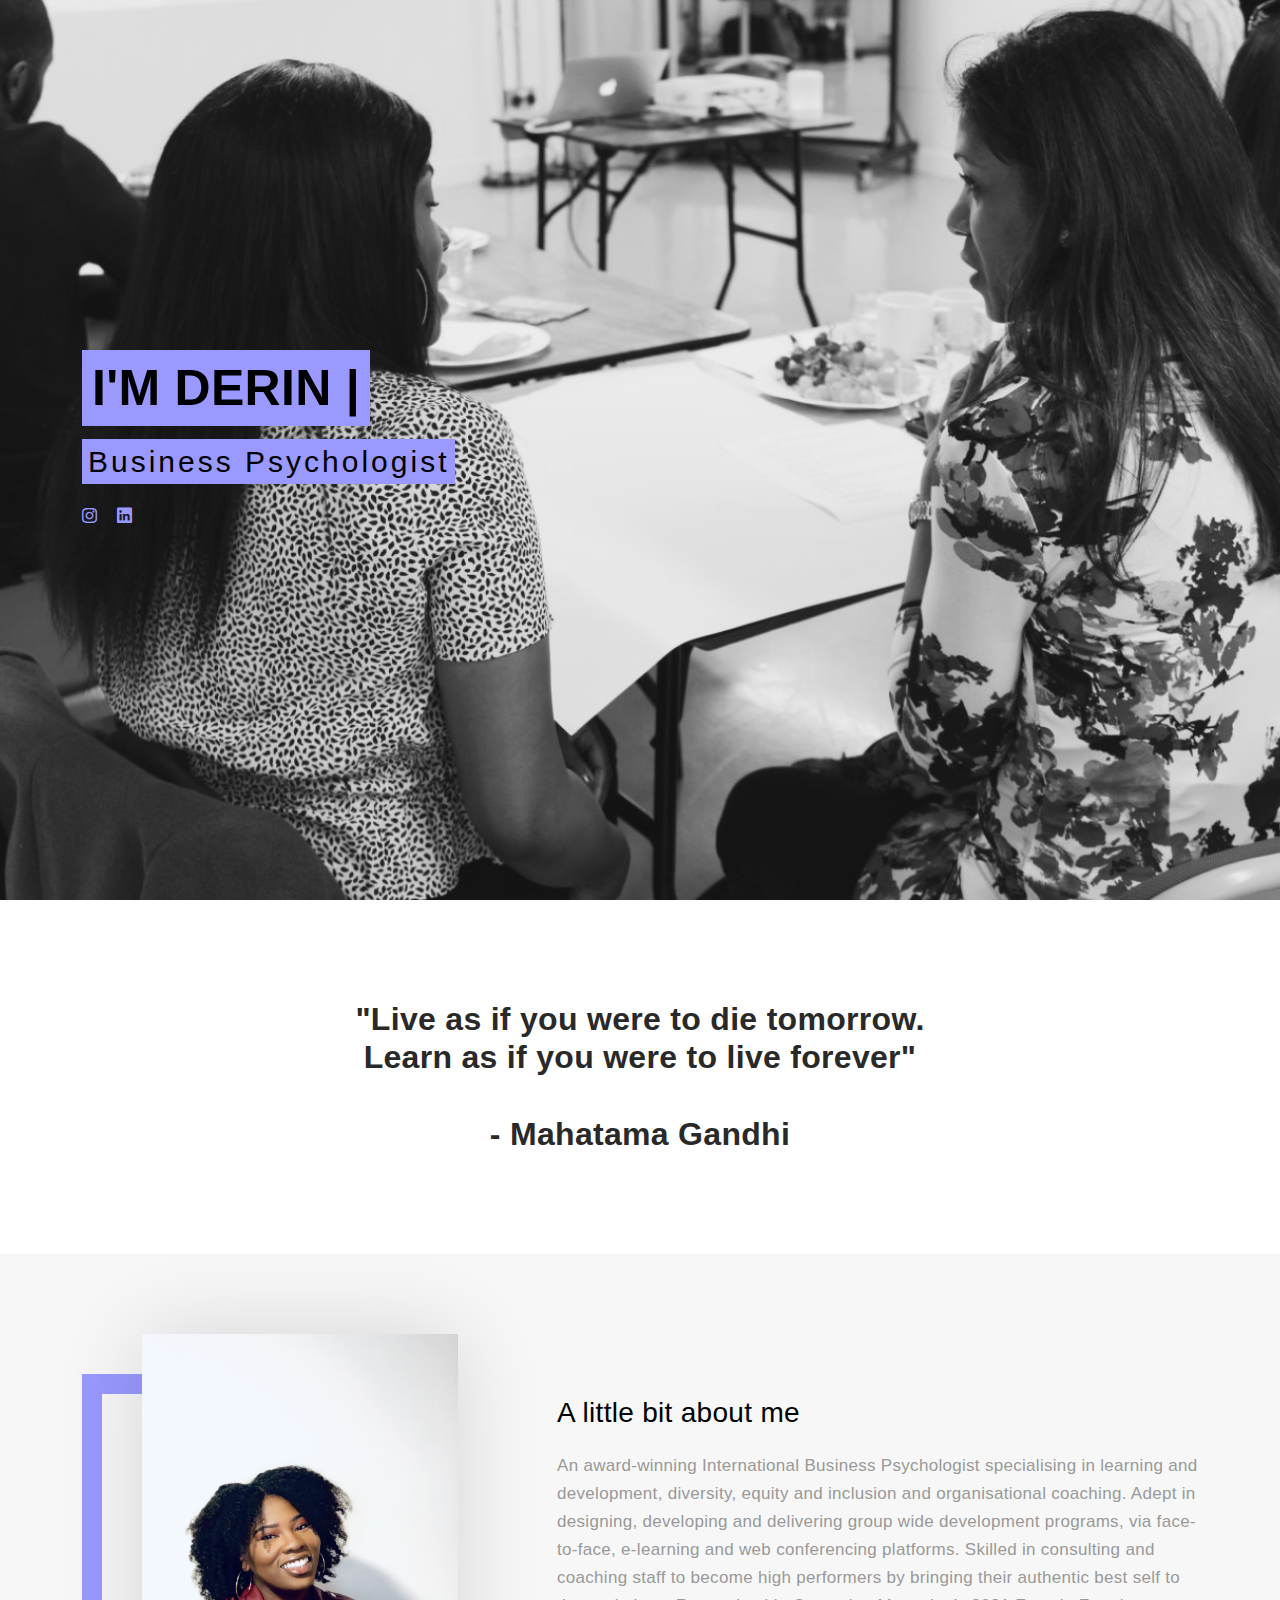
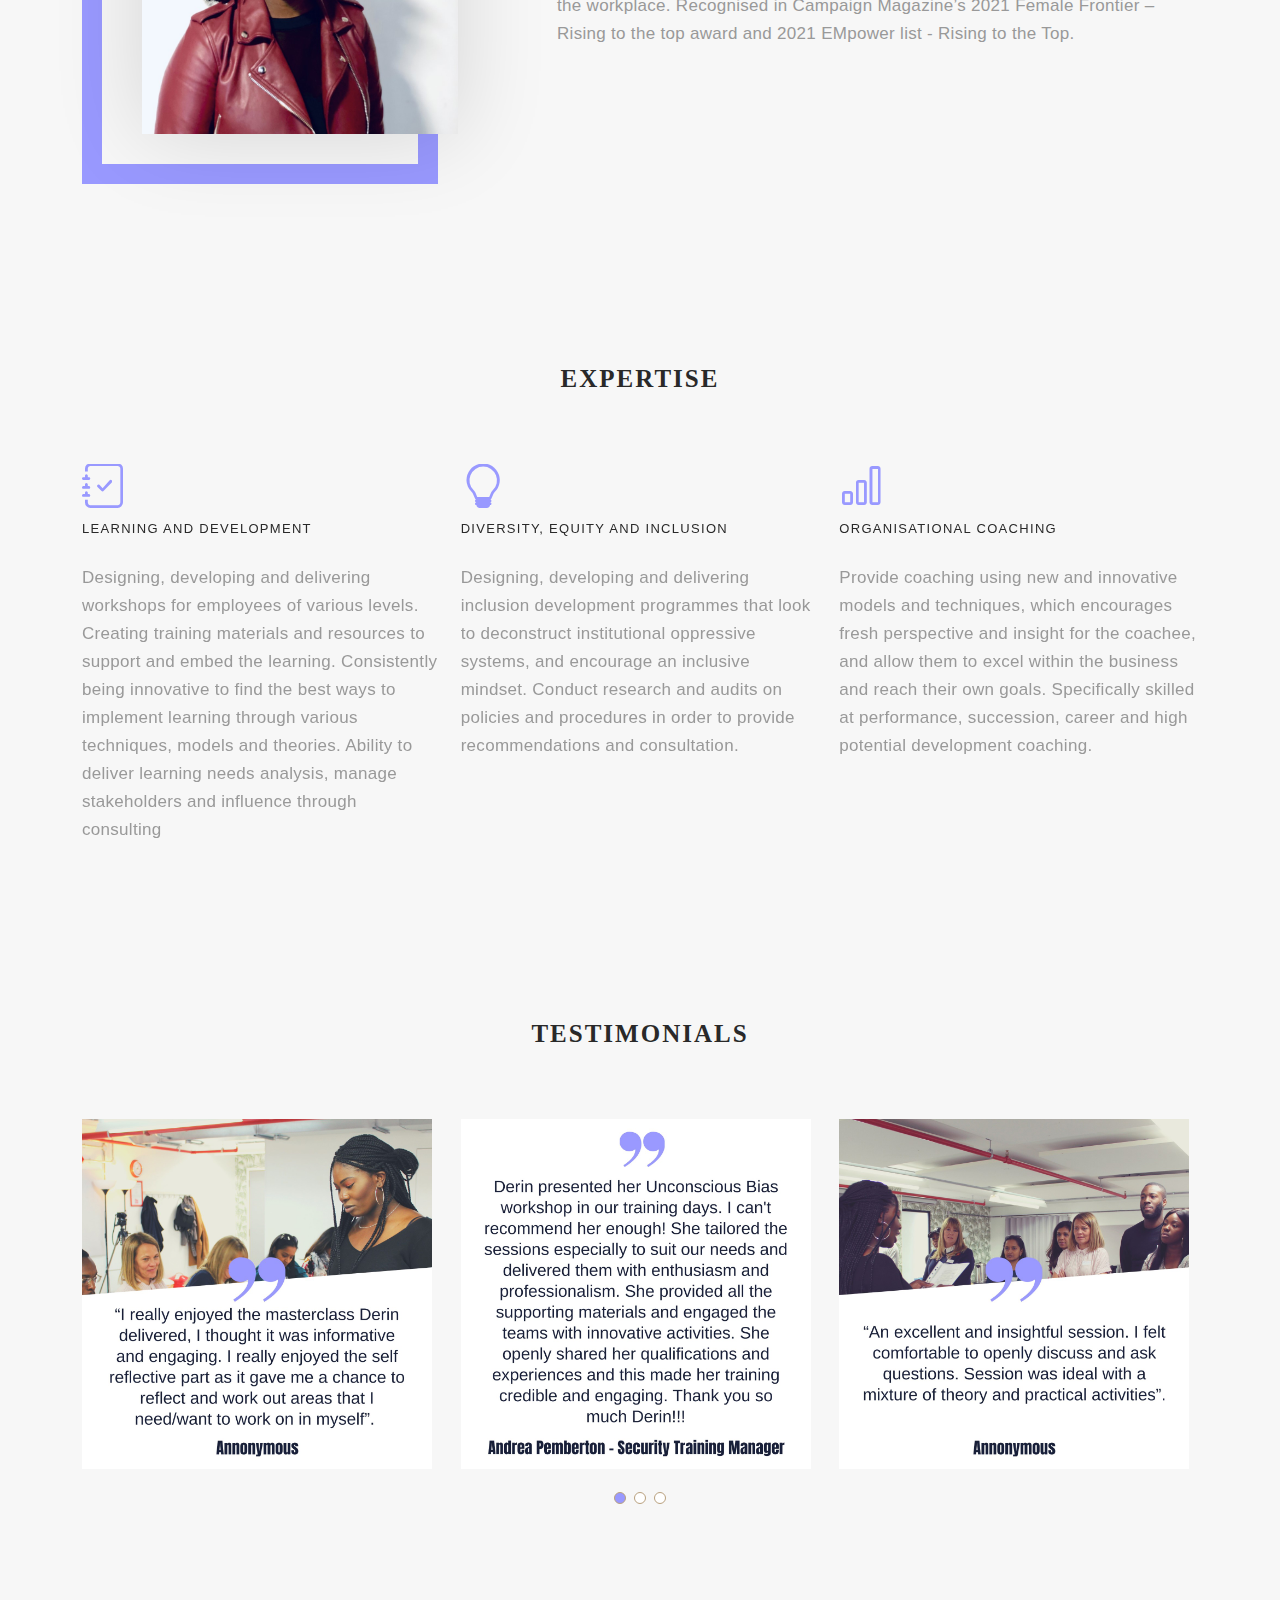
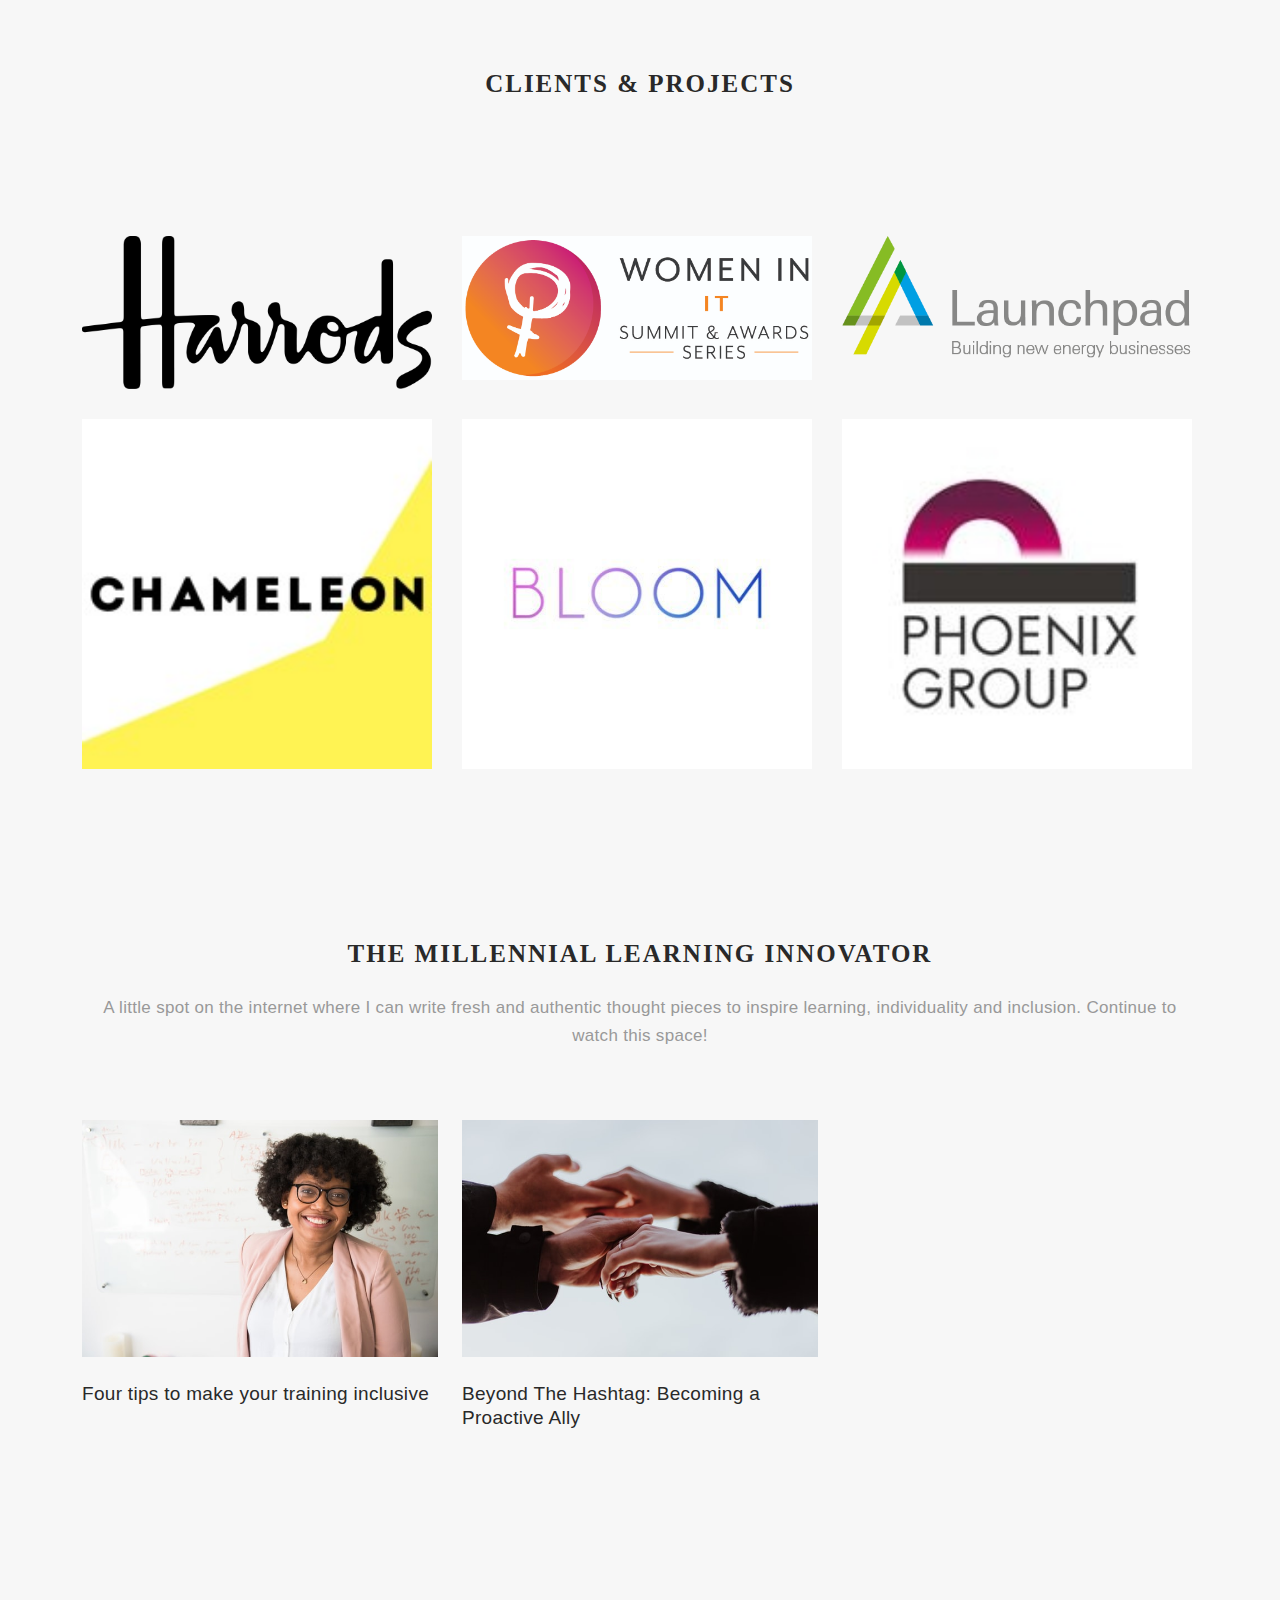
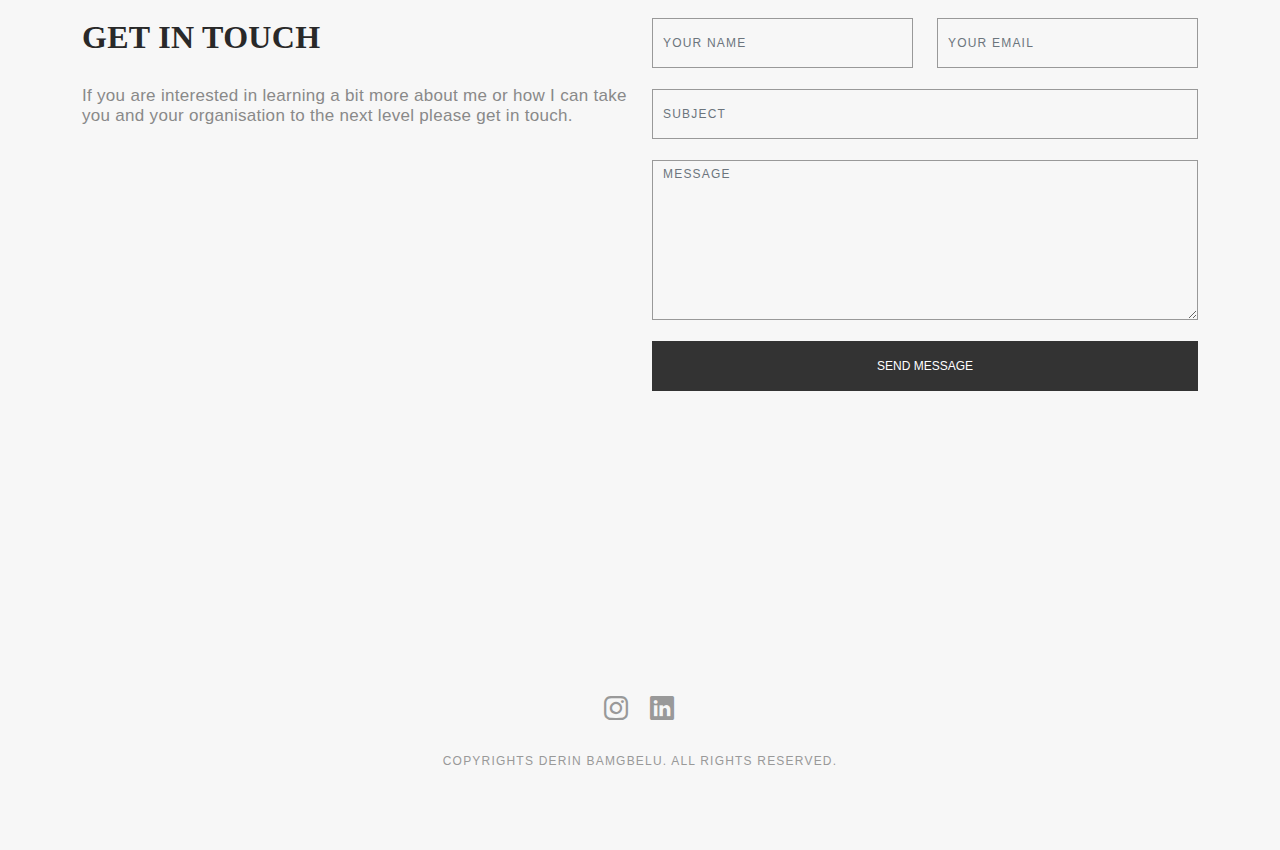
==== index.html @ 15942f18 "Initial Commit" ====
<!DOCTYPE html>
<html lang="en">

<head>
  <meta charset="utf-8">
  <meta content="width=device-width, initial-scale=1.0" name="viewport">

  <title>Home | Derin</title>
  <meta content="" name="description">
  <meta content="" name="keywords">

  <!-- Favicons -->
  <!--<link href="assets/img/favicon.png" rel="icon">-->
  <link href="assets/img/apple-touch-icon.png" rel="apple-touch-icon">

  <!-- Google Fonts -->
  <!-- <link href="https://fonts.googleapis.com/css?family=Poppins:300,300i,400,400i,500,500i,600,600i,700,700i|Playfair+Display:400,400i,500,500i,600,600i,700,700i,900,900i" rel="stylesheet"> -->

  <!-- Vendor CSS Files -->
  <link href="assets/vendor/bootstrap/css/bootstrap.min.css" rel="stylesheet">
  <link href="assets/vendor/bootstrap-icons/bootstrap-icons.css" rel="stylesheet">
  <link href="assets/vendor/boxicons/css/boxicons.min.css" rel="stylesheet">
  <link href="assets/vendor/glightbox/css/glightbox.min.css" rel="stylesheet">
  <link href="assets/vendor/swiper/swiper-bundle.min.css" rel="stylesheet">

  <!-- Template Main CSS File -->
  <link href="assets/css/style.css" rel="stylesheet">

  <!-- =======================================================
  * Template Name: Folio - v4.1.0
  * Template URL: https://bootstrapmade.com/folio-bootstrap-portfolio-template/
  * Author: BootstrapMade.com
  * License: https://bootstrapmade.com/license/
  ======================================================== -->
</head>

<body>

  <!-- ======= Header ======= -->
  <header id="header" class="fixed-top ">
    <div class="container d-flex align-items-center justify-content-between " style= "font-family: Arial, black;">

      <!--<a href="index.html" class="logo"><img src="assets/img/logo.png" alt="" class="img-fluid"></a>-->
      <!-- Uncomment below if you prefer to use an text logo -->
       <h1 class="logo"><a href="index.html ">Derin Bamgbelu</a></h1> 
       

      <nav id="navbar" class="navbar">
        <ul>
          <li><a class="nav-link scrollto active" href="#hero">Home</a></li>
          <li><a class="nav-link scrollto" href="#about">About</a></li>
           <!-- <li><a class="nav-link scrollto" href="#portfolio">Portfolio</a></li> -->
            <!--<li><a class="nav-link scrollto" href="#journal">Blog</a></li> -->
           <li><a href="#contact" class="smoothScroll">Contact</a></li>
          <!--<li class="dropdown"><a href="#"><span>Drop Down</span> <i class="bi bi-chevron-down"></i></a>
            <ul>
              <li><a href="#">Drop Down 1</a></li>
              <li class="dropdown"><a href="#"><span>Deep Drop Down</span> <i class="bi bi-chevron-right"></i></a>
                <ul>
                  <li><a href="#">Deep Drop Down 1</a></li>
                  <li><a href="#">Deep Drop Down 2</a></li>
                  <li><a href="#">Deep Drop Down 3</a></li>
                  <li><a href="#">Deep Drop Down 4</a></li>
                  <li><a href="#">Deep Drop Down 5</a></li>
                </ul>
              </li>
              <li><a href="#">Drop Down 2</a></li>
              <li><a href="#">Drop Down 3</a></li>
          <li><a href="#">Drop Down 4</a></li>
            </ul>  -->
            
          </li>
          
        </ul>
        <i class="bi bi-list mobile-nav-toggle"></i>
      </nav><!-- .navbar -->

    </div>
  </header><!-- End Header -->

  <!-- ======= Hero Section ======= -->
  <div id="hero" class="home">

    <div class="container">
      <div class="hero-content" >
        <h1><mark>I'm <span class="typed" data-typed-items="Derin Bamgbelu"></span></mark></h1>
        <p style="padding-top: 20px;"><mark>Business Psychologist</mark></p>

        <ul class="list-unstyled list-social">
          <li><a href="https://www.instagram.com/derinbam/?hl=en"target=" _blank"><i class="bi bi-instagram"></i></a></li>
          <li><a href="https://www.linkedin.com/in/derin-bamgbelu-bb587112b/" target="_blank"><i class="bi bi-linkedin"></i></a></li>
        </ul>
      </div>
    </div>
  </div><!-- End Hero -->

  <main id="main">
    <h2 class="quote">"Live as if you were to die tomorrow.<br/>
      Learn as if you were to live forever"<br/><br/>- Mahatama Gandhi</h2>

    <!-- ======= About Section ======= -->
   
    <div id="about" class="paddsection">
      <div class="container">
        <div class="row justify-content-between">
          <div class="col-lg-4 ">
            <div class="div-img-bg">
              <div class="about-img">
                <img src="assets/img/me.jpg" class="img-responsive" alt="me">
              </div>
            </div>
          </div>

          <div class="col-lg-7">
            <div class="about-descr">
              <p class="p-heading" style="color: black; font-family:'Arial';">A little bit about me</p>
              <p style="font-size: 17px;">An award-winning International Business Psychologist
                specialising in learning and development, diversity, equity and inclusion and organisational coaching. Adept in designing, developing and delivering group wide development programs, via face-to-face,
                 e-learning and web conferencing platforms. Skilled in consulting and coaching staff to become high performers by bringing their authentic best self to the workplace.
                  Recognised in Campaign Magazine’s 2021 Female Frontier – 
                  Rising to the top award and 2021 EMpower list - Rising to the Top.</p>
            </div>
          </div>
        </div>
      </div>
    </div><!-- End About Section -->


    <!-- ======= Services Section ======= -->
    
    <div id="services">
     
      <div class="container">
        <div id="journal" class="text-left paddsection">

          <div class="container">
            <div class="section-title text-center">
              <h2>Expertise</h2>
            </div>
          </div>
        <div class="services-slider swiper-container" data-aos="fade-up" data-aos-delay="100" >
          
          <div class="swiper-wrapper">
            <div class="swiper-slide">
             
              <div class="services-block">
                
                <i class="bi bi-journal-check"></i>
                <span>LEARNING AND DEVELOPMENT</span>
                <p style="font-size: 17px;">Designing, developing and delivering workshops for employees of various levels. Creating training materials and resources to support and embed the learning. Consistently being innovative to find the best ways to implement learning through various techniques, models and theories. Ability to deliver learning needs analysis, 
                  manage stakeholders and influence through consulting </p>
              </div>
            </div><!-- End testimonial item -->

            <div class="swiper-slide">
              <div class="services-block">
                <i class="bi bi-lightbulb"></i>
                <span>Diversity, Equity and Inclusion</span>
                <p style="font-size: 17px;">Designing, developing and delivering inclusion development programmes that look to deconstruct institutional oppressive systems, and encourage an inclusive mindset. Conduct research and audits on policies and procedures in order to provide recommendations and consultation. 
                </p>
              </div>
            </div><!-- End testimonial item -->

             <div class="swiper-slide">
              <div class="services-block">
                <i class="bi bi-bar-chart"></i>
                <span>Organisational Coaching</span>
                <p style="font-size: 17px;">Provide coaching using new and innovative models
                   and techniques, which encourages fresh perspective 
                   and insight for the coachee, and allow them to excel within the business and reach their own goals. Specifically skilled at performance, succession, career and high potential development coaching.  
                </p>
              </div>
            </div><!-- End testimonial item -->   
          </div>
          <div class="swiper-pagination2"></div>
        </div>
      </div>
    </div><!-- End Services Section -->

   
     <!-- Start Testimonial Section -->
    
    <div id="services">
     
      <div class="container">
        <div id="journal" class="text-left paddsection">

          <div class="container">
            <div class="section-title text-center">
              <h2>Testimonials</h2>
            </div>
          </div>
        <div class="services-slider swiper-container" data-aos="fade-up" data-aos-delay="100">
          <div class="swiper-wrapper">
            <div class="swiper-slide">
              <div class="services-block">
                <img src="assets/img/testimonial-1.jpg" width="350"  class="img-responsive" alt="img">
              </div>
            </div><!-- End testimonial item -->

            <div class="swiper-slide">
              <div class="services-block">
                <img src="assets/img/testimonial-2.jpg" width="350"  class="img-responsive" alt="img">
              </div>
            </div><!-- End testimonial item -->

             <div class="swiper-slide">
              <div class="services-block">
                <img src="assets/img/testimonial-3.jpg" width="350"  class="img-responsive" alt="img">
              </div>
            </div><!-- End testimonial item -->   
          </div>
          <div class="swiper-pagination"></div>
        </div>
      </div>
    </div>
    <!-- End Testimonial Section -->

      



    <!-- ======= Portfolio Section ======= -->
    <!--<div class="container"> 
      <div class="section-title text-center">
        <h2>Education & Qualifications</h2> 
    </div>
    
    <!-- CARD #1 -->
    <!--<div class="content-body"> -->
     <!-- <div class="card">
        <div class="card-header">
          <h4>University Of Hertfordshire
            <span><br/> BSc Psychology - 2:1 <br/>
              <br/>
              University Of Hertfordshire<br/>
              MSc Occupational Psychology</h4><br/>
              <h4 style="font-weight: normal;">Dissertation “Women in leadership: A case study of unconscious gender bias and
                barriers of implementing effective training.</h4>
              </span>
          </h4>
        </div>
        <div class="card-content" >
           <p style="font-family: arial,black;">L3 CIPD Learning and Development Practitioner Diploma (Distinction)<br/><br/>
            Certified Online Learning Facilitator accredited by the 
             Learning Performance Institute<br/><br/>
              Registered Test Qualification User (British Psychological Society): NEO PI 3<br/><br/>
              Associate CIPD member<br/><br/>
              Ride The Wave Coaching qualification</p> 
        </div>
      </div>-->
  

    
  
     

            
     
    
    <div id="portfolio" class="paddsection">

      <div class="container">
        <div class="section-title text-center">
          <h2>Clients & Projects</h2>
        </div>
      </div>

      <div class="container">

        <div class="row">
          <div class="col-lg-12 d-flex justify-content-center">
            <ul id="portfolio-flters">
              <li data-filter="*" class="filter-active"></li>
              <li data-filter=".filter-app"></li>
              <li data-filter=".filter-card"></li>
              <li data-filter=".filter-web"></li>
            </ul>
          </div>
        </div>

        <div class="row portfolio-container">

          <div class="col-lg-4 col-md-6 portfolio-item filter-app">
            <img src="assets/img/portfolio/portfolio-4.jpg"width="350" class="img-fluid" alt="">
            <div class="portfolio-info">
              <h4>App 1</h4>
              <p>App</p>
              <a href="assets/img/portfolio/portfolio-4.jpg"width="350" data-gallery="portfolioGallery" class="portfolio-lightbox preview-link" title="App 1"><i class="bx bx-plus"></i></a>
              <a href="portfolio-details.html" class="details-link" title="More Details"><i class="bx bx-link"></i></a>
            </div>
          </div>

          <div class="col-lg-4 col-md-6 portfolio-item filter-web">
            <img src="assets/img/portfolio/portfolio-2.jpg" width="350" class="img-fluid" alt="">
            <div class="portfolio-info">
              <h4>Web 3</h4>
              <p>Web</p>
              <a href="assets/img/portfolio/portfolio-2.jpg"width="350" data-gallery="portfolioGallery" class="portfolio-lightbox preview-link" title="Web 3"><i class="bx bx-plus"></i></a>
              <a href="portfolio-details.html" class="details-link" title="More Details"><i class="bx bx-link"></i></a>
            </div>
          </div>

          <div class="col-lg-4 col-md-6 portfolio-item filter-app">
            <img src="assets/img/portfolio/portfolio-5.jpg" width="350" class="img-fluid" alt="">
            <div class="portfolio-info">
              <h4>App 2</h4>
              <p>App</p>
              <a href="assets/img/portfolio/portfolio-5.jpg"width="350" data-gallery="portfolioGallery" class="portfolio-lightbox preview-link" title="App 2"><i class="bx bx-plus"></i></a>
              <a href="portfolio-details.html" class="details-link" title="More Details"><i class="bx bx-link"></i></a>
            </div>
          </div>

          <div class="col-lg-4 col-md-6 portfolio-item filter-card">
            <img src="assets/img/portfolio/portfolio-1.jpg"width="350" class="img-fluid" alt="">
            <div class="portfolio-info">
              <h4>Card 2</h4>
              <p>Card</p>
              <a href="assets/img/portfolio/portfolio-1.jpg"width="350" data-gallery="portfolioGallery" class="portfolio-lightbox preview-link" title="Card 2"><i class="bx bx-plus"></i></a>
              <a href="portfolio-details.html" class="details-link" title="More Details"><i class="bx bx-link"></i></a>
            </div>
          </div>

          <div class="col-lg-4 col-md-6 portfolio-item filter-web">
            <img src="assets/img/portfolio/portfolio-3.jpg"width="350" class="img-fluid" alt="">
            <div class="portfolio-info">
              <h4>Web 2</h4>
              <p>Web</p>
              <a href="assets/img/portfolio/portfolio-3.jpg"width="350" data-gallery="portfolioGallery" class="portfolio-lightbox preview-link" title="Web 2"><i class="bx bx-plus"></i></a>
              <a href="portfolio-details.html" class="details-link" title="More Details"><i class="bx bx-link"></i></a>
            </div>
          </div>

          <div class="col-lg-4 col-md-6 portfolio-item filter-app">
            <img src="assets/img/portfolio/portfolio-6.jpg" width="350"class="img-fluid" alt="">
            <div class="portfolio-info">
              <h4>App 3</h4>
              <p>App</p>
              <a href="assets/img/portfolio/portfolio-6.jpg"width="350" data-gallery="portfolioGallery" class="portfolio-lightbox preview-link" title="App 3"><i class="bx bx-plus"></i></a>
              <a href="portfolio-details.html" class="details-link" title="More Details"><i class="bx bx-link"></i></a>
            </div>
          </div>

        </div>

      </div>

    </div>
    <!-- End Portfolio Section -->
  
    <!-- ======= Journal Section ======= -->
    <div id="journal" class="text-left paddsection">

      <div class="container">
        <div class="section-title text-center">
          <h2>The Millennial Learning Innovator </h2>
          <p style="font-size: 17px;">A little spot on the internet where I can write fresh and authentic thought pieces to inspire learning, individuality and inclusion. Continue to watch this space! 
          </p>
        </div>
      </div>

      <div class="container">
        <div class="journal-block">
          <div class="row">

            <div class="col-lg-4 col-md-6">
              <div class="journal-info">

                <a href="https://www.linkedin.com/pulse/diversity-inclusion-training-delivery-four-tips-make-your-bamgbelu" target="_blank"><img src="assets/img/blog-post-1.jpg" width="640"  class="img-responsive" alt="img"></a>

                <div class="journal-txt">

                  <h4><a href="https://www.linkedin.com/pulse/diversity-inclusion-training-delivery-four-tips-make-your-bamgbelu/" target="_blank">Four tips to make your training inclusive</a></h4>
                  <p class="separator"></p>

                </div>

              </div>
            </div>

            <div class="col-lg-4 col-md-6">
              <div class="journal-info">

                <a href="https://www.linkedin.com/pulse/beyond-hashtag-becoming-proactive-ally-derin-bamgbelu/"target="_blank"><img src="assets/img/blog-post-2.jpg" width="640" class="img-responsive" alt="img"></a>

                <div class="journal-txt">

                  <h4><a href="https://www.linkedin.com/pulse/beyond-hashtag-becoming-proactive-ally-derin-bamgbelu/" target="_blank">Beyond The Hashtag: Becoming a Proactive Ally</a></h4>
                  <p class="separator">
                  </p>

                </div>

              </div>
            </div>

             <!--  <a href="blog-single.html"><img src="assets/img/blog-post-3.jpg" class="img-responsive" alt="img"></a>
            <div class="col-lg-4 col-md-6">
              <div class="journal-info">


                <div class="journal-txt">

                  <h4><a href="blog-single.html">NEW LIFE CIVILIZATIONS TO BOLDLY</a></h4>
                  <p class="separator">To an English person, it will seem like simplified English
                  </p>

                </div>

              </div>
            </div> --> 

          </div>
        </div>
      </div>

    </div><!-- End Journal Section -->

    <!-- ======= Contact Section ======= -->
    <div id="contact" class="paddsection">
      <div class="container">
        <div class="contact-block1">
          <div class="row">

            <div class="col-lg-6">
              <div class="contact-contact">
                <h2 class="mb-30">GET IN TOUCH</h2>

                <ul class="contact-details">
                  <li><span style="font-size: 17px;">If you are interested in learning a bit more about me or how I
                  can take you and your organisation to the next level please get in touch. </span></li>
                  <li><span></span></li>
                  <li><span></span></li>
                  <li><span></span></li>
                </ul>

              </div>
            </div>

            <div class="col-lg-6">
              <form action="forms/contact.php" method="post" role="form" class="php-email-form">
                <div class="row gy-3">

                  <div class="col-lg-6">
                    <div class="form-group contact-block1">
                      <input type="text" name="name" class="form-control" id="name" placeholder="Your Name" required>
                    </div>
                  </div>

                  <div class="col-lg-6">
                    <div class="form-group">
                      <input type="email" class="form-control" name="email" id="email" placeholder="Your Email" required>
                    </div>
                  </div>

                  <div class="col-lg-12">
                    <div class="form-group">
                      <input type="text" class="form-control" name="subject" id="subject" placeholder="Subject" required>
                    </div>
                  </div>

                  <div class="col-lg-12">
                    <div class="form-group">
                      <textarea class="form-control" name="message" placeholder="Message" required></textarea>
                    </div>
                  </div>

                  <div class="col-lg-12">
                    <div class="loading">Loading</div>
                    <div class="error-message"></div>
                    <div class="sent-message">Your message has been sent. Thank you!</div>
                  </div>

                  <div class="mt-0">
                    <input type="submit" class="btn btn-defeault btn-send" value="Send message">
                  </div>

                </div>
              </form>
            </div>
          </div>
        </div>
      </div>
    </div><!-- End Contact Section -->

  </main><!-- End #main -->

  <!-- ======= Footer ======= -->
  <div id="footer" class="text-center">
    <div class="container">
      <div class="socials-media text-center">

        <ul class="list-unstyled">
          <li><a href="https://www.instagram.com/derinbam/?hl=en"target=" _blank"><i class="bi bi-instagram"></i></a></li>
          <li><a href="https://www.linkedin.com/in/derin-bamgbelu-bb587112b/"target="_blank"><i class="bi bi-linkedin"></i></a></li>
        </ul>

      </div>

      <p>Copyrights Derin Bamgbelu. All rights reserved.</p>

      <div class="credits">
        <!--
        All the links in the footer should remain intact.
        You can delete the links only if you purchased the pro version.
        Licensing information: https://bootstrapmade.com/license/
        Purchase the pro version with working PHP/AJAX contact form: https://bootstrapmade.com/buy/?theme=Folio
      -->
      
      </div>

    </div>
  </div><!-- End Footer -->

  <a href="#" class="back-to-top d-flex align-items-center justify-content-center"><i class="bi bi-arrow-up-short;"></i></a>

  <!-- Vendor JS Files -->
  <script src="assets/vendor/bootstrap/js/bootstrap.bundle.min.js"></script>
  <script src="assets/vendor/glightbox/js/glightbox.min.js"></script>
  <script src="assets/vendor/isotope-layout/isotope.pkgd.min.js"></script>
  <script src="assets/vendor/php-email-form/validate.js"></script>
  <script src="assets/vendor/swiper/swiper-bundle.min.js"></script>
  <script src="assets/vendor/typed.js/typed.min.js"></script>

  <!-- Template Main JS File -->
  <script src="assets/js/main.js"></script>

</body>

</html>
---- assets/css/style.css ----
/**
* Template Name: Folio - v4.1.0
* Template URL: https://bootstrapmade.com/folio-bootstrap-portfolio-template/
* Author: BootstrapMade.com
* License: https://bootstrapmade.com/license/
*/

/*--------------------------------------------------------------
# General
--------------------------------------------------------------*/
body {
  background: #ffffff;
  color: #898989;
  font-family: arial ;
  font-size: 15px;
  font-weight: 300;
  line-height: 20px;
  letter-spacing: 0.02em;
  overflow-x: hidden;
  margin: 0 auto;
  padding: 0;
  box-sizing: border-box;
}

h1, h2, h3, h4, h5, h6 {
  margin: 0;
}

h2 {
  color: #292929;
  font-weight: 600;
  font-family: arial black;
}

h4 {
  color: #292929;
  font-size: 14px;
  font-weight: 600;
}

a {
  color: #292929;
  text-decoration: none !important;
  transition: all 0.5s ease-in-out 0s;
}

a:hover {
  transition: all 0.5s ease-in-out 0s;
}

p {
  margin: 25px 0;
  padding: 0;
  font-size: 15px;
  color: #999999;
  line-height: 28px;
}

::-moz-selection {
  background: #b8a07e;
  color: #fff;
}

::selection {
  background: #b8a07e;
  color: #fff;
}

.btn {
  background: #333;
  border: medium none;
  border-radius: 0;
  color: #fff;
  font-size: 12px;
  height: 50px;
  line-height: 50px;
  padding: 0 30px;
  text-transform: uppercase;
}

.btn:hover, .btn:focus {
  color: #fff;
}

.padDiv {
  padding: 30px 20px;
}

.section-title {
  margin-bottom: 70px;
}

.section-title h2 {
  font-size: 25px;
  letter-spacing: 2px;
  text-transform: uppercase;
}

.form-control {
  background-color: transparent;
  border: 1px solid #999;
  border-radius: 0;
  color: #999999;
  font-size: 12px;
  font-weight: 500;
  height: 50px;
  letter-spacing: 0.1em;
  padding-left: 10px;
  margin: 0 0 25px 0;
  line-height: 14px;
  text-transform: uppercase;
}

.form-control:focus {
  box-shadow: none;
  outline: 0 none;
}

.paddsection {
  padding-top: 90px;
  padding-bottom: 90px;
}

.paddsections {
  padding-top: 90px;
  padding-bottom: 90px !important;
}

.hvr-shutter-in-horizontal::before {
  background: #333;
}

.hvr-shutter-in-horizontal:hover {
  background: #b8a07e;
}

.mb-30 {
  margin-bottom: 30px;
}

.main-content {
  padding-top: 140px;
}

/*--------------------------------------------------------------
# Back to top button
--------------------------------------------------------------*/
.back-to-top {
  position: fixed;
  visibility: hidden;
  opacity: 0;
  right: 15px;
  bottom: 15px;
  z-index: 996;
  background: black;
  width: 40px;
  height: 40px;
  border-radius: 4px;
  transition: all 0.4s;
}

.back-to-top i {
  font-size: 28px;
  color: #fff;
  line-height: 0;
}

.back-to-top:hover {
  background: #9999FF;
  color:  #fff;
}

.back-to-top.active {
  visibility: visible;
  opacity: 1;
}

/*--------------------------------------------------------------
# Header
--------------------------------------------------------------*/
#header {
  transition: all 0.5s;
  z-index: 997;
  padding: 15px 0;
  background-color:#9999FF;
  top: -100%;
  box-shadow: 0px 2px 25px rgba(0, 0, 0, 0.08);
}

#header.header-scrolled, #header.header-inner-pages {
  top: 0;
}

#header .logo {
  font-size: 30px;
  margin: 0;
  padding: 0;
  line-height: 1;
  font-weight: 600;
  letter-spacing: 1px;
  font-family: "Playfair Display", sans-serif;
  font-style: normal;
}

#header .logo a {
  color: #fff;
}

#header .logo img {
  max-height: 40px;
}

@media (max-width: 992px) {
  #header {
    border: 0;
  }
}

/*--------------------------------------------------------------
# Navigation Menu
--------------------------------------------------------------*/
/**
* Desktop Navigation 
*/
.navbar {
  padding: 0;
}

.navbar ul {
  margin: 0;
  padding: 0;
  display: flex;
  list-style: none;
  align-items: center;
}

.navbar li {
  position: relative;
}

.navbar a {
  display: flex;
  align-items: center;
  justify-content: space-between;
  padding: 10px 0 10px 30px;
  font-family: "Poppins", sans-serif;
  font-size: 14px;
  font-weight: 500;
  color: #fff;
  white-space: nowrap;
  transition: 0.3s;
}

.navbar a i {
  font-size: 12px;
  line-height: 0;
  margin-left: 5px;
}

.navbar a:hover, .navbar .active, .navbar li:hover > a {
  color: #b8a07e;
}

.navbar .dropdown ul {
  display: block;
  position: absolute;
  left: 30px;
  top: calc(100% + 30px);
  margin: 0;
  padding: 10px 0;
  z-index: 99;
  opacity: 0;
  visibility: hidden;
  background: #fff;
  box-shadow: 0px 0px 30px rgba(127, 137, 161, 0.25);
  transition: 0.3s;
}

.navbar .dropdown ul li {
  min-width: 200px;
}

.navbar .dropdown ul a {
  padding: 10px 20px;
  font-weight: 400;
}

.navbar .dropdown ul a i {
  font-size: 12px;
}

.navbar .dropdown ul a:hover, .navbar .dropdown ul .active:hover, .navbar .dropdown ul li:hover > a {
  color: #b8a07e;
}

.navbar .dropdown:hover > ul {
  opacity: 1;
  top: 100%;
  visibility: visible;
}

.navbar .dropdown .dropdown ul {
  top: 0;
  left: calc(100% - 30px);
  visibility: hidden;
}

.navbar .dropdown .dropdown:hover > ul {
  opacity: 1;
  top: 0;
  left: 100%;
  visibility: visible;
}

@media (max-width: 1366px) {
  .navbar .dropdown .dropdown ul {
    left: -90%;
  }
  .navbar .dropdown .dropdown:hover > ul {
    left: -100%;
  }
}

/**
* Mobile Navigation 
*/
.mobile-nav-toggle {
  color: #4b4a4a;
  font-size: 28px;
  cursor: pointer;
  display: none;
  line-height: 0;
  transition: 0.5s;
}

.mobile-nav-toggle.bi-x {
  color: #fff;
}

@media (max-width: 991px) {
  .mobile-nav-toggle {
    display: block;
  }
  .navbar ul {
    display: none;
  }
}

.navbar-mobile {
  position: fixed;
  overflow: hidden;
  top: 0;
  right: 0;
  left: 0;
  bottom: 0;
  background: rgba(49, 49, 49, 0.9);
  transition: 0.3s;
}

.navbar-mobile .mobile-nav-toggle {
  position: absolute;
  top: 15px;
  right: 15px;
}

.navbar-mobile ul {
  display: block;
  position: absolute;
  top: 55px;
  right: 15px;
  bottom: 15px;
  left: 15px;
  padding: 10px 0;
  border-radius: 10px;
  background-color: #fff;
  overflow-y: auto;
  transition: 0.3s;
}

.navbar-mobile a {
  padding: 10px 20px;
  font-size: 15px;
  color: #4b4a4a;
}

.navbar-mobile a:hover, .navbar-mobile .active, .navbar-mobile li:hover > a {
  color: #b8a07e;
}

.navbar-mobile .getstarted {
  margin: 15px;
}

.navbar-mobile .dropdown ul {
  position: static;
  display: none;
  margin: 10px 20px;
  padding: 10px 0;
  z-index: 99;
  opacity: 1;
  visibility: visible;
  background: #fff;
  box-shadow: 0px 0px 30px rgba(127, 137, 161, 0.25);
}

.navbar-mobile .dropdown ul li {
  min-width: 200px;
}

.navbar-mobile .dropdown ul a {
  padding: 10px 20px;
}

.navbar-mobile .dropdown ul a i {
  font-size: 12px;
}

.navbar-mobile .dropdown ul a:hover, .navbar-mobile .dropdown ul .active:hover, .navbar-mobile .dropdown ul li:hover > a {
  color: #b8a07e;
}

.navbar-mobile .dropdown > .dropdown-active {
  display: block;
}

/*--------------------------------------------------------------
# Hero
--------------------------------------------------------------*/
#hero {
  background: url("../img/home-bg.jpg") repeat scroll center center/cover;
  height: 100vh;
  width: 100%;
}

#hero .hero-content {
  height: 100vh;
  text-align: left;
  width: 100%;
  display: flex;
  justify-content: center;
  flex-direction: column;
}

.hero-content h1 {
  font-size: 50px;
  font-weight: 700;
  margin-bottom: 10px;
  text-transform: uppercase;
  color: #fff;
}

.hero-content p {
  font-size: 30px;
  letter-spacing: 3px;
  margin-top: 0;
  margin-bottom: 30px;
  text-transform: capitalize;
  color: #fff;
  font-weight: 500;
}

.hero-content .list-social li {
  float: left;
  margin-right: 20px;
}

.hero-content .list-social li i {
  color: #9999FF;   /*#fff*/
  font-size: 15px;
}

/*--------------------------------------------------------------
# Breadcrumbs
--------------------------------------------------------------*/
.breadcrumbs {
  padding: 120px 0 0 0;
  background-color: white;
  min-height: 40px;
}

@media (max-width: 992px) {
  .breadcrumbs {
    padding-top: 100px;
  }
}

.breadcrumbs h2 {
  font-size: 24px;
  font-weight: 300;
  margin: 0;
}

@media (max-width: 992px) {
  .breadcrumbs h2 {
    margin: 0 0 10px 0;
  }
}

.breadcrumbs ol {
  display: flex;
  flex-wrap: wrap;
  list-style: none;
  padding: 0;
  margin: 0;
  font-size: 14px;
}

.breadcrumbs ol li + li {
  padding-left: 10px;
}

.breadcrumbs ol li + li::before {
  display: inline-block;
  padding-right: 10px;
  color: #6c757d;
  content: "/";
}

@media (max-width: 768px) {
  .breadcrumbs .d-flex {
    display: block !important;
  }
  .breadcrumbs ol {
    display: block;
  }
  .breadcrumbs ol li {
    display: inline-block;
  }
}

/*--------------------------------------------------------------
# Quote
--------------------------------------------------------------*/
 .quote {
  font-family:Arial;
  text-align: center;
  padding-top: 100px;
  padding-bottom: 100px;
 }

 
/*--------------------------------------------------------------
# Quote
--------------------------------------------------------------*/
 mark {
  background-color:  #9999FF;
  color: black;
}
/*-----------------------------------------------------------------------------------*/
/*  About
/*-----------------------------------------------------------------------------------*/
#about {
  width: 100%;
  height: auto;
  background: #f7f7f7;
  padding-top: 120px;
}

#about .div-img-bg {
  padding-bottom: 30px;
  border: 20px solid #9999FF;
}

#about .div-img-bg .about-img img {
  width: 100%;
  box-shadow: 0px 0px 85px 0px rgba(0, 0, 0, 0.14);
  margin-top: -60px;
  margin-left: 40px;
  height: 400px;
  -o-object-fit: cover;
  object-fit: cover;
}

#about .about-descr .p-heading {
  font-family: 'arial', black;
  font-size: 28px;
  text-align: left;
}

#about .about-descr .separator {
  max-width: 80%;
  margin-bottom: 0;
  text-align: left;
}

/*--------------------------------------------------------------
# Services
--------------------------------------------------------------*/
#services {
  background: #f7f7f7;
  position: relative;
  padding-bottom: 80px;
}

.services-block span {
  margin: 10px 0;
  position: relative;
  font-size: 13px;
  color: #292929;
  letter-spacing: 0.1em;
  font-weight: 500;
  text-transform: uppercase;
  display: block;
}

.services-block .separator {
  margin: 0;
  font-size: 13px;
  line-height: 22px;
}

.services-block i {
  font-size: 44px;
  color: #9999FF;
  line-height: 44px;
}

.services-slider .swiper-pagination {
  margin-top: 30px;
  position: relative;
}

.services-slider .swiper-pagination .swiper-pagination-bullet {
  width: 12px;
  height: 12px;
  background-color: #fff;
  opacity: 1;
  border: 1px solid #b8a07e;
}

.services-slider .swiper-pagination .swiper-pagination-bullet-active {
  background-color:#9999FF;
}

/*--------------------------------------------------------------
# Portfolio
--------------------------------------------------------------*/
#portfolio {
  position: relative;
  padding-bottom: 50px;
}

#portfolio #portfolio-flters {
  padding: 0;
  margin: 0 auto 35px auto;
  list-style: none;
  text-align: center;
  border-radius: 50px;
  padding: 2px 15px;
}

#portfolio #portfolio-flters li {
  cursor: pointer;
  display: inline-block;
  padding: 10px 15px 8px 15px;
  font-size: 14px;
  font-weight: 600;
  line-height: 1;
  text-transform: uppercase;
  color: #999999;
  margin-bottom: 5px;
  transition: all 0.3s ease-in-out;
}

#portfolio #portfolio-flters li:hover, #portfolio #portfolio-flters li.filter-active {
  color: #b8a07e;
}

#portfolio #portfolio-flters li:last-child {
  margin-right: 0;
}

#portfolio .portfolio-item {
  margin-bottom: 30px;
}

#portfolio .portfolio-item .portfolio-info {
  opacity: 0;
  position: absolute;
  left: 30px;
  right: 30px;
  bottom: 0;
  z-index: 3;
  transition: all ease-in-out 0.3s;
  background: rgba(255, 255, 255, 0.9);
  padding: 15px;
}

#portfolio .portfolio-item .portfolio-info h4 {
  font-size: 18px;
  color: #666;
  font-weight: 600;
  margin-bottom: 10px;
}

#portfolio .portfolio-item .portfolio-info p {
  color: #999;
  font-size: 14px;
  margin: 0;
  padding: 0;
}

#portfolio .portfolio-item .portfolio-info .preview-link, #portfolio .portfolio-item .portfolio-info .details-link {
  position: absolute;
  right: 40px;
  font-size: 24px;
  top: calc(50% - 18px);
  color: #b8a07e;
}

#portfolio .portfolio-item .portfolio-info .preview-link:hover, #portfolio .portfolio-item .portfolio-info .details-link:hover {
  color: #cab89f;
}

#portfolio .portfolio-item .portfolio-info .details-link {
  right: 10px;
}

#portfolio .portfolio-item:hover .portfolio-info {
  opacity: 1;
  bottom: 20px;
}

/*--------------------------------------------------------------
# Portfolio Details
--------------------------------------------------------------*/
.portfolio-details {
  padding-top: 40px;
}

.portfolio-details .portfolio-details-slider img {
  width: 100%;
}

.portfolio-details .portfolio-details-slider .swiper-pagination {
  margin-top: 20px;
  position: relative;
}

.portfolio-details .portfolio-details-slider .swiper-pagination .swiper-pagination-bullet {
  width: 12px;
  height: 12px;
  background-color: #fff;
  opacity: 1;
  border: 1px solid #b8a07e;
}

.portfolio-details .portfolio-details-slider .swiper-pagination .swiper-pagination-bullet-active {
  background-color: #b8a07e;
}

.portfolio-details .portfolio-info {
  padding: 30px;
  box-shadow: 0px 0 30px rgba(75, 74, 74, 0.08);
}

.portfolio-details .portfolio-info h3 {
  font-size: 22px;
  font-weight: 700;
  margin-bottom: 20px;
  padding-bottom: 20px;
  border-bottom: 1px solid #eee;
}

.portfolio-details .portfolio-info ul {
  list-style: none;
  padding: 0;
  font-size: 15px;
}

.portfolio-details .portfolio-info ul li + li {
  margin-top: 10px;
}

.portfolio-details .portfolio-description {
  padding-top: 30px;
}

.portfolio-details .portfolio-description h2 {
  font-size: 26px;
  font-weight: 700;
  margin-bottom: 20px;
}

.portfolio-details .portfolio-description p {
  padding: 0;
}

/*--------------------------------------------------------------
# Resume
--------------------------------------------------------------*/


/*--------------------------------------------------------------
# Journal
--------------------------------------------------------------*/
#journal, #journal-blog {
  height: auto;
  width: 100%;
  background: #f7f7f7;
  padding-bottom: 60px;
  position: relative;
}

#journal-blog {
  background: #fff;
  padding-bottom: 30px;
}

#journal .journal-block {
  display: inline-block;
  height: auto;
  width: 100%;
}

#journal .journal-block .journal-info {
  position: relative;
}

.journal-block .journal-info img {
  max-width: 100%;
}

.journal-block .journal-info .journal-txt {
  padding: 25px 0px;
  position: relative;
}

.journal-block .journal-info .journal-txt h4 a {
  display: block;
  font-size: 19px;
  line-height: 24px;
  margin: 0 0 13px 0;
  font-weight: 500;
  color: #292929;
  transition: all 0.5s ease-in-out 0s;
}

.journal-block .journal-info .journal-txt h4 a:hover {
  color: #b8a07e;
  transition: all 0.5s ease-in-out 0s;
}

.journal-block .journal-info .journal-txt p {
  margin: 0;
  font-size: 17px;
  line-height: 24px;
}

/*--------------------------------------------------------------
# Journal
--------------------------------------------------------------*/
#contact {
  height: auto;
  width: 100%;
}

.contact-details {
  list-style: none;
  margin: 0;
  padding: 0;
}

.contact-details li {
  padding-bottom: 10px;
}

#contact input, #contact textarea {
  width: 100%;
  margin-bottom: 5px;
}

#contact textarea {
  min-height: 160px;
}

.php-email-form .error-message {
  display: none;
  color: #fff;
  background: #ed3c0d;
  text-align: left;
  padding: 15px;
  margin-bottom: 15px;
  font-weight: 600;
}

.php-email-form .error-message br + br {
  margin-top: 25px;
}

.php-email-form .sent-message {
  display: none;
  color: #fff;
  background: #18d26e;
  text-align: center;
  padding: 15px;
  font-weight: 600;
  margin-bottom: 15px;
}

.php-email-form .loading {
  display: none;
  background: #fff;
  text-align: center;
  padding: 15px;
  margin-bottom: 15px;
}

.php-email-form .loading:before {
  content: "";
  display: inline-block;
  border-radius: 50%;
  width: 24px;
  height: 24px;
  margin: 0 10px -6px 0;
  border: 3px solid #18d26e;
  border-top-color: #eee;
  -webkit-animation: animate-loading 1s linear infinite;
  animation: animate-loading 1s linear infinite;
}

@-webkit-keyframes animate-loading {
  0% {
    transform: rotate(0deg);
  }
  100% {
    transform: rotate(360deg);
  }
}

@keyframes animate-loading {
  0% {
    transform: rotate(0deg);
  }
  100% {
    transform: rotate(360deg);
  }
}

/*--------------------------------------------------------------
# Blog
--------------------------------------------------------------*/
/*  Navbar fixd page */
.subpage-nav {
  display: block !important;
}

/*-----------------------------------------------------------------------------------*/
/*  /* Single page */
/*-----------------------------------------------------------------------------------*/
#journal-blog {
  padding-top: 140px;
}

/* main content */
.main-content {
  background: #f7f7f7;
}

.main-content .container-main {
  display: inline-block;
  width: 100%;
}

.main-content .container-main .block-main {
  margin-bottom: 30px;
  overflow: hidden;
}

.container-main .block-main .content-main {
  background: #fff none repeat scroll 0 0;
  display: inline-block;
  width: 100%;
}

.journal-txt h4 a {
  display: block;
  font-size: 19px;
  line-height: 24px;
  margin: 0 0 13px 0;
  font-weight: 500;
  color: #292929;
  transition: all 0.5s ease-in-out 0s;
}

.journal-txt h4 a:hover {
  color: #b8a07e;
  transition: all 0.5s ease-in-out 0s;
}

.post-meta ul li {
  font-size: 17px;
  font-weight: normal;
  margin-left: 8px;
  margin-right: 8px;
  text-transform: capitalize;
  display: inline-block;
  float: none;
}

.content-main .post-meta a {
  color: #a2a2a2;
  margin-left: 5px;
}

/* Commonts */
.comments {
  background: #fff;
}

.entry-comments h6 {
  margin-right: 10px;
  font-size: 13px;
  letter-spacing: 0.1em;
  font-weight: 500;
}

.entry-comments-item {
  margin-top: 40px;
  padding-bottom: 40px;
  border-bottom: 1px solid #f2f2f2;
}

.entry-comments-avatar {
  position: absolute;
  display: block;
  border-radius: 50%;
  width: 60px;
  height: 60px;
}

.entry-comments-body {
  padding-left: 86px;
}

.entry-comments-author {
  margin-right: 10px;
  font-size: 13px;
  color: #292929;
  letter-spacing: 0.1em;
  font-weight: 500;
}

.rep {
  font-size: 13px;
  color: #292929;
  letter-spacing: 0.1em;
  font-weight: 500;
  text-transform: capitalize;
}

.entry-comments span a {
  font-size: 13px;
  color: #999;
}

.entry-comments-reply {
  padding-left: 10%;
}

/* Commonts form */
.cmt {
  background: #fff;
}

blockquote {
  padding: 40px;
  background-color: #f2f2f2;
  margin: 30px 0;
  border: none;
  border-left: 4px solid #b8a07e;
}

/*--------------------------------------------------------------
# Footer
--------------------------------------------------------------*/
#footer {
  background: #f7f7f7;
  padding-top: 50px;
  padding-bottom: 50px;
}

#footer .socials-media {
  width: 100%;
}

#footer .socials-media ul {
  display: inline-block;
  float: none;
  margin: 0 0 20px 0;
}

#footer .socials-media ul li {
  float: left;
  margin-left: 10px;
  margin-right: 10px;
}

#footer .socials-media ul li a {
  font-size: 24px;
  color: #999;
  letter-spacing: 0.1em;
  font-weight: 500;
  background: transparent;
  text-transform: uppercase;
  transition: all 0.5s ease-in-out 0s;
}

#footer .socials-media ul li a:hover {
  color: #b8a07e;
  transition: all 0.5s ease-in-out 0s;
}

#footer p {
  font-size: 12px;
  letter-spacing: 0.1em;
  font-weight: 500;
  margin-top: 0;
  text-transform: uppercase;
}

.credits {
  font-size: 13px;
}

/** Width between 1200x to 0
 *  ~~~~~~~~~~~~~~~~~~~~~~~~~~~~~~~~~~~~
 */
/** Width between 992px to 1199px
 *  ~~~~~~~~~~~~~~~~~~~~~~~~~~~~~~~~~~~~
 */
/** Width between 768px to 991px
 *  ~~~~~~~~~~~~~~~~~~~~~~~~~~~~~~~~~~~~
 */
@media (min-width: 768px) and (max-width: 991px) {
  /* Navbar */
  nav {
    padding: 10px 15px;
  }
  .nav-menu {
    margin-top: 40px;
    display: none;
    float: none;
    width: 100%;
  }
  .nav-menu li {
    float: none;
    width: 100%;
    text-align: center;
    border-top: 1px solid #f7f7f7;
    line-height: 45px;
    margin-left: 0;
    padding-top: 10px;
    padding-bottom: 10px;
  }
  .responsive {
    float: right;
    padding-top: 15px;
    display: block;
  }
  /* About */
  .head-info .header-content .cmaster h1 {
    font-size: 32px;
  }
  #about .div-img-bg {
    padding: 0;
  }
  #about .div-img-bg .about-img img {
    margin-top: 0%;
    margin-left: calc(0% - 0px);
  }
  #about .about-descr .p-heading {
    font-size: 20px;
  }
  #about .about-descr .separator {
    max-width: 100%;
    margin-bottom: 0;
  }
  /* portfolio */
  #portfolio .portfolio-list .nav li {
    float: none;
    margin: 20px;
    display: inline-block;
  }
  /* journal */
  #journal .journal-block .journal-info {
    margin-bottom: 30px;
  }
  /* Contact */
  .contact-contact {
    margin-bottom: 30px;
  }
  /* Footer */
  #footer .socials-media ul li {
    margin-right: 0;
    margin-left: 0;
    float: none;
    display: inline-block;
  }
}

/** Width between 767px to 0
 *  ~~~~~~~~~~~~~~~~~~~~~~~~~~~~~~~~~~~~
 */
@media (max-width: 767px) {
  /* Navbar */
  nav {
    padding: 20px 15px;
  }
  .nav-menu {
    margin-top: 40px;
    display: none;
    float: none;
    width: 100%;
  }
  .nav-menu li {
    float: none;
    width: 100%;
    text-align: center;
    border-top: 1px solid #f7f7f7;
    line-height: 45px;
    margin-left: 0;
    padding-top: 10px;
    padding-bottom: 10px;
  }
  .responsive {
    float: right;
    padding-top: 15px;
    display: block;
  }
  /* About */
  .head-info .header-content h1 {
    font-size: 32px;
  }
  #about .div-img-bg {
    padding: 0;
  }
  #about .div-img-bg .about-img img {
    margin-top: 0%;
    margin-left: calc(0% - 0px);
  }
  #about .about-descr .p-heading {
    font-size: 20px;
  }
  #about .about-descr .separator {
    max-width: 100%;
    margin-bottom: 0;
  }
  /* portfolio */
  #portfolio .portfolio-list .nav li {
    float: none;
    margin: 20px;
    display: inline-block;
  }
  /* journal */
  #journal .journal-block .journal-info {
    margin-bottom: 30px;
  }
  /* Contact */
  .contact-contact {
    margin-bottom: 30px;
  }
  /* Footer */
  #footer .socials-media ul li {
    margin-right: 0;
    margin-left: 0;
    float: none;
    display: inline-block;
  }
}

/** Width between 600px to 0
 *  ~~~~~~~~~~~~~~~~~~~~~~~~~~~~~~~~~~~~
 */
@media (max-width: 600px) {
  /* Navbar */
  nav {
    padding: 20px 15px;
  }
  .nav-menu {
    margin-top: 40px;
    display: none;
    float: none;
    width: 100%;
  }
  .nav-menu li {
    float: none;
    width: 100%;
    text-align: center;
    border-top: 1px solid #f7f7f7;
    line-height: 45px;
    margin-left: 0;
    padding-top: 10px;
    padding-bottom: 10px;
  }
  .responsive {
    float: right;
    padding-top: 15px;
    display: block;
  }
  /* About */
  .head-info .header-content h1 {
    font-size: 32px;
  }
  #about .div-img-bg {
    padding: 0;
  }
  #about .div-img-bg .about-img img {
    margin-top: 0%;
    margin-left: calc(0% - 0px);
  }
  #about .about-descr .p-heading {
    font-size: 20px;
  }
  #about .about-descr .separator {
    max-width: 100%;
    margin-bottom: 0;
  }
  /* portfolio */
  #portfolio .portfolio-list .nav li {
    float: none;
    margin: 10px;
    display: inline-block;
  }
  /* journal */
  #journal .journal-block .journal-info {
    margin-bottom: 30px;
  }
  /* Contact */
  .contact-contact {
    margin-bottom: 30px;
  }
  /* Footer */
  #footer .socials-media ul li {
    margin-right: 0;
    margin-left: 0;
    float: none;
    display: inline-block;
  }
}

/** Width between 480px to 0
 *  ~~~~~~~~~~~~~~~~~~~~~~~~~~~~~~~~~~~~
 */
@media (max-width: 480px) {
  /* Navbar */
  nav {
    padding: 20px 15px;
  }
  .nav-menu {
    margin-top: 40px;
    display: none;
    float: none;
    width: 100%;
  }
  .nav-menu li {
    float: none;
    width: 100%;
    text-align: center;
    border-top: 1px solid #f7f7f7;
    line-height: 45px;
    margin-left: 0;
    padding-top: 10px;
    padding-bottom: 10px;
  }
  .responsive {
    float: right;
    padding-top: 15px;
    display: block;
  }
  /* About */
  .head-info .header-content h1 {
    font-size: 32px;
  }
  #about .div-img-bg {
    padding: 0;
  }
  #about .div-img-bg .about-img img {
    margin-top: 0%;
    margin-left: calc(0% - 0px);
  }
  #about .about-descr .p-heading {
    font-size: 20px;
  }
  #about .about-descr .separator {
    max-width: 100%;
    margin-bottom: 0;
  }
  /* portfolio */
  #portfolio .portfolio-list .nav li {
    float: none;
    margin: 20px;
  }
  /* journal */
  #journal .journal-block .journal-info {
    margin-bottom: 30px;
  }
  /* Contact */
  .contact-contact {
    margin-bottom: 30px;
  }
  /* Footer */
  #footer .socials-media ul li {
    margin-right: 0;
    margin-left: 0;
    float: none;
    display: inline-block;
  }
}

/** Width between 320px to 0
 *  ~~~~~~~~~~~~~~~~~~~~~~~~~~~~~~~~~~~~
 */
@media (max-width: 320px) {
  /* Navbar */
  nav {
    padding: 20px 15px;
  }
  .nav-menu {
    margin-top: 40px;
    display: none;
    float: none;
    width: 100%;
  }
  .nav-menu li {
    float: none;
    width: 100%;
    text-align: center;
    border-top: 1px solid #f7f7f7;
    line-height: 45px;
    margin-left: 0;
    padding-top: 10px;
    padding-bottom: 10px;
  }
  .responsive {
    float: right;
    padding-top: 15px;
    display: block;
  }
  /* About */
  .head-info .header-content h1 {
    font-size: 32px;
  }
  #about .div-img-bg {
    padding: 0;
  }
  #about .div-img-bg .about-img img {
    margin-top: 0%;
    margin-left: calc(0% - 0px);
  }
  #about .about-descr .p-heading {
    font-size: 20px;
  }
  #about .about-descr .separator {
    max-width: 100%;
    margin-bottom: 0;
  }
  /* portfolio */
  #portfolio .portfolio-list .nav li {
    float: none;
    margin: 20px;
  }
  /* journal */
  #journal .journal-block .journal-info {
    margin-bottom: 30px;
  }
  /* Contact */
  .contact-contact {
    margin-bottom: 30px;
  }
  /* Footer */
  #footer .socials-media ul li {
    margin-right: 0;
    margin-left: 0;
    float: none;
    display: inline-block;
  }
  /* Single page */
  .entry-comments-body span {
    display: inline-block;
    margin-right: 0;
  }
}
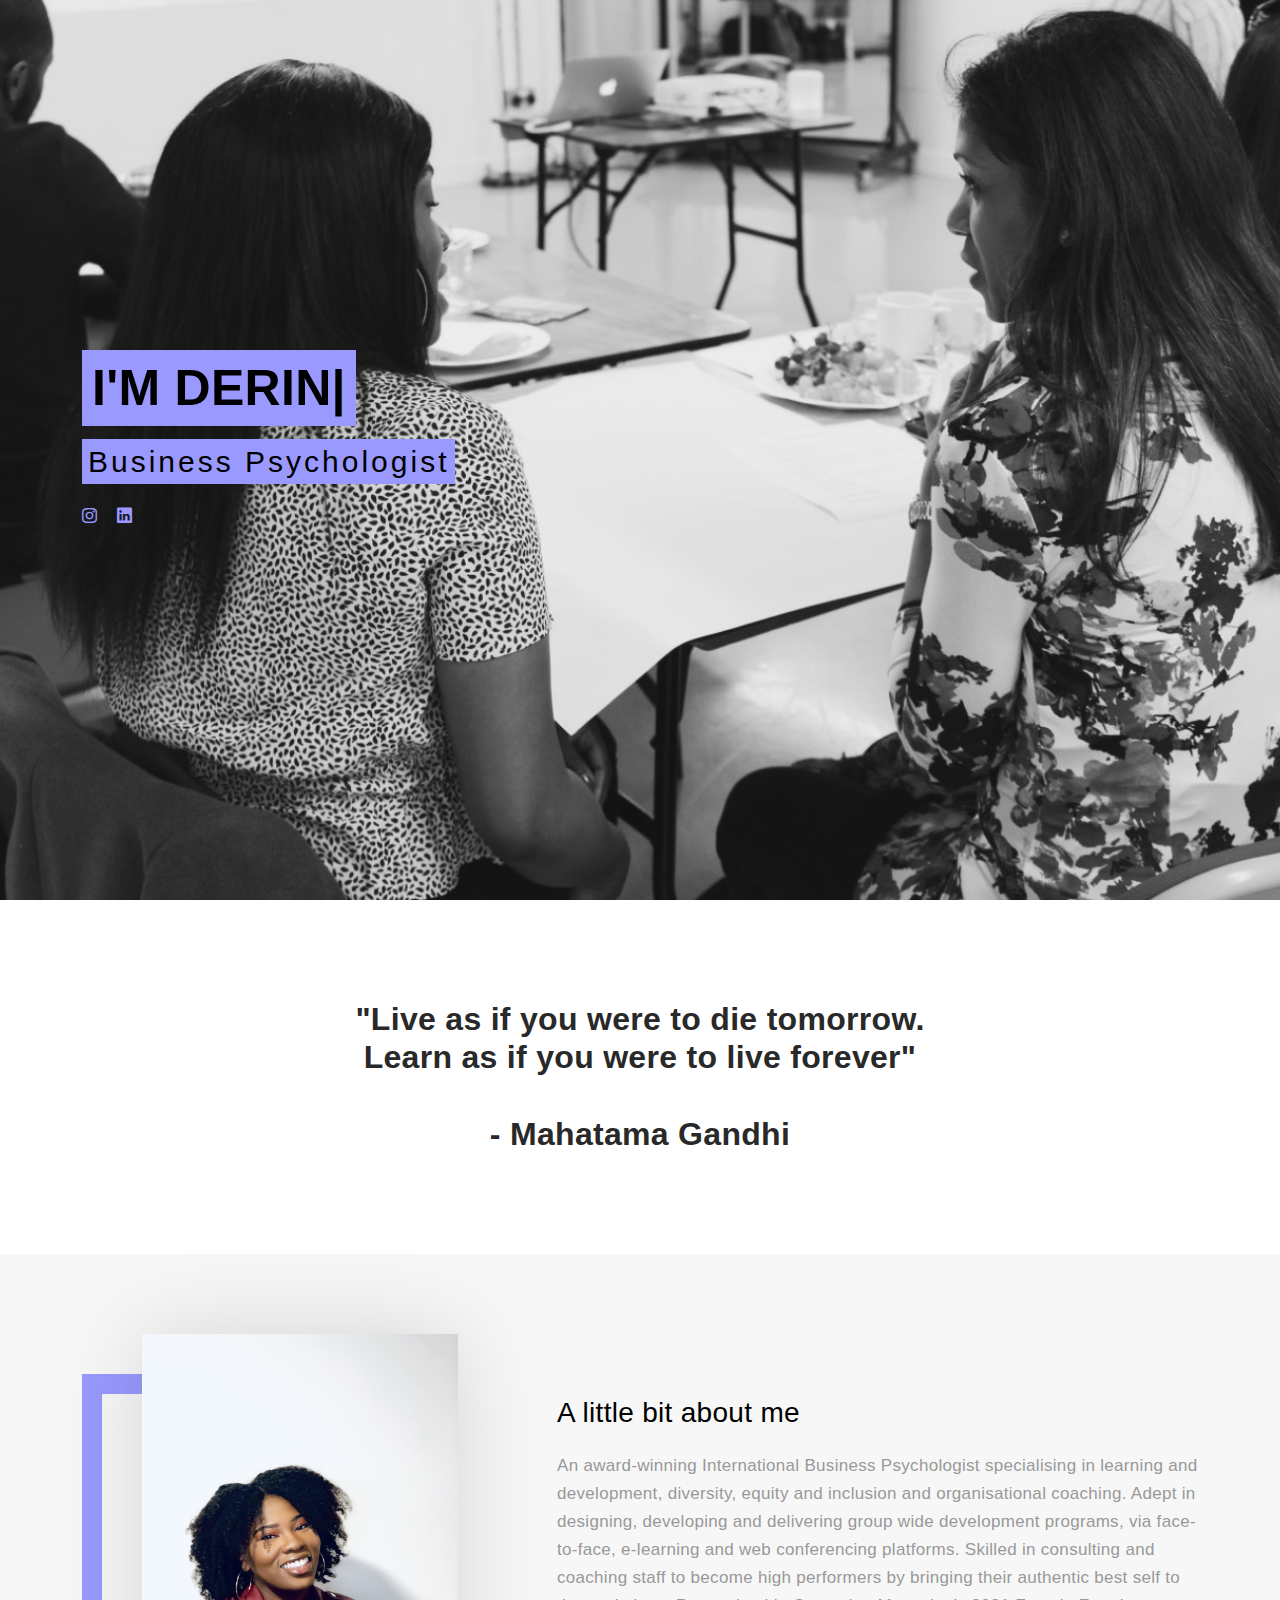
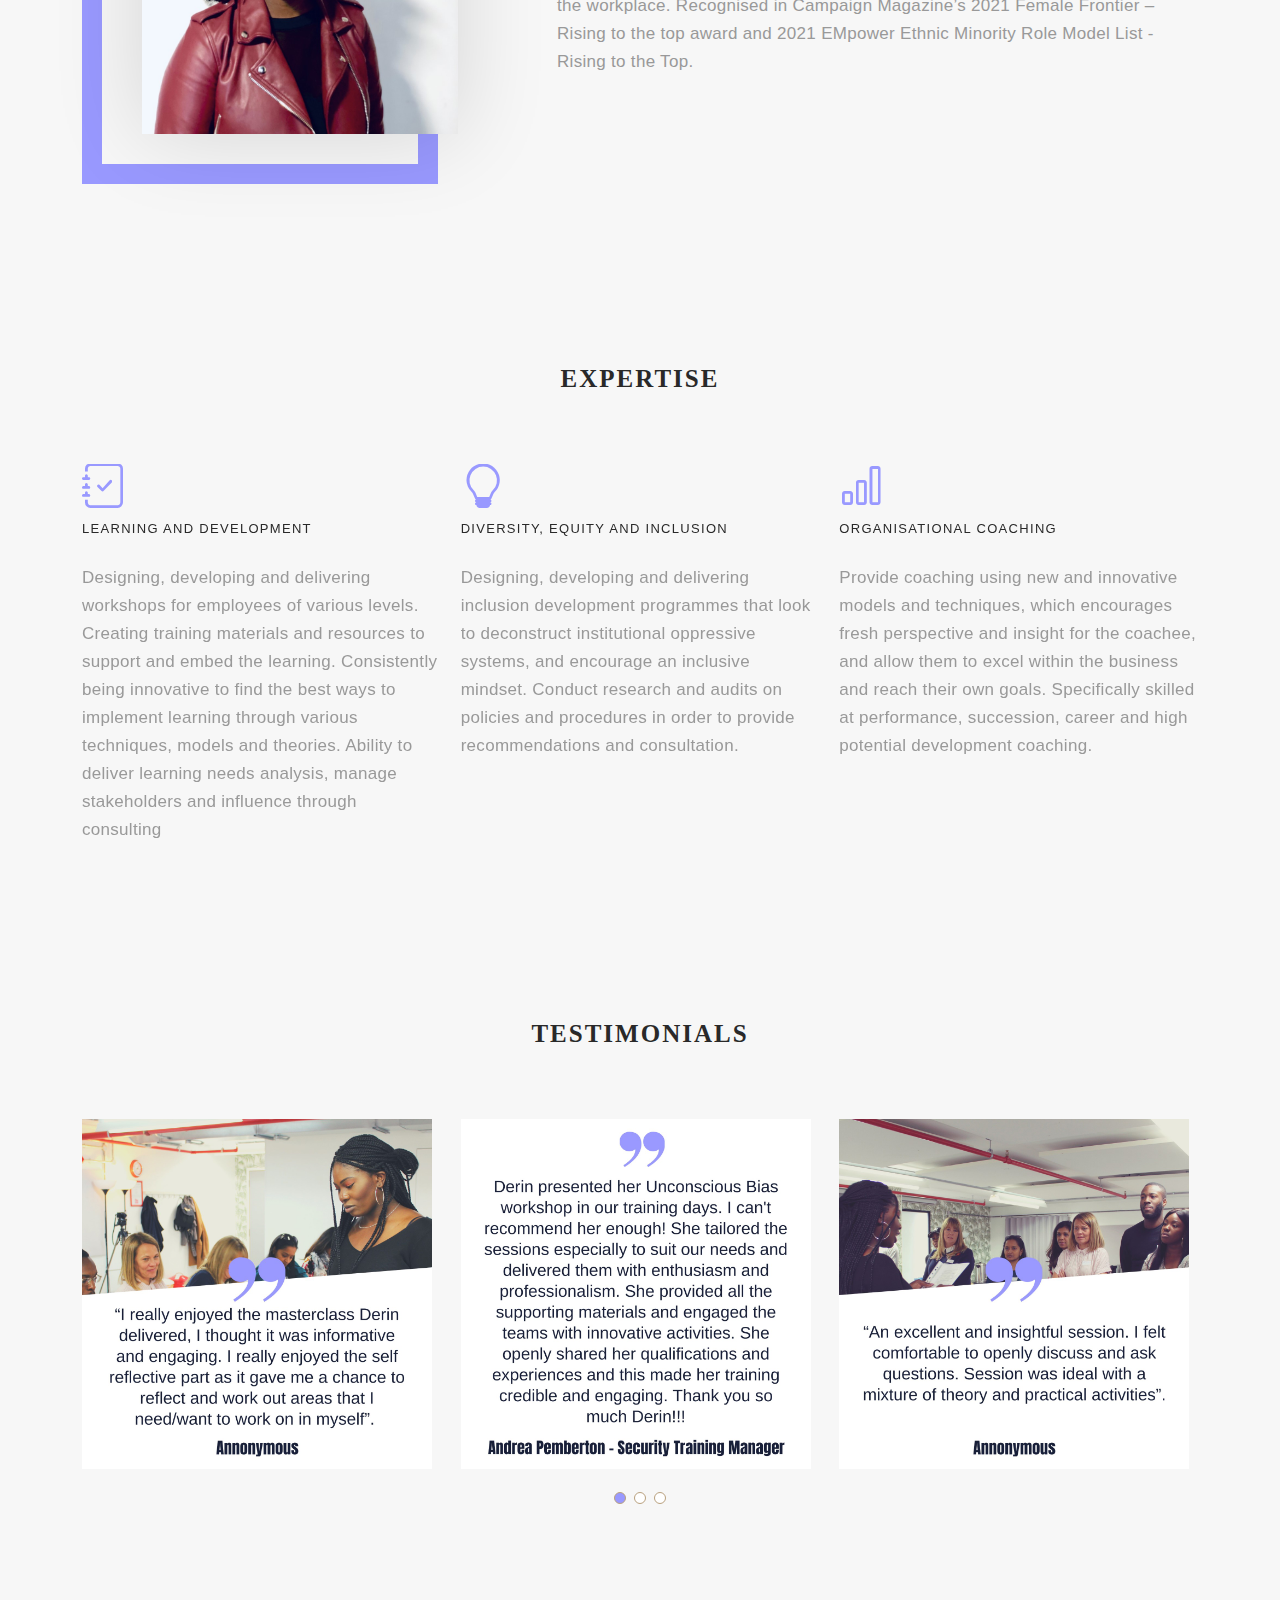
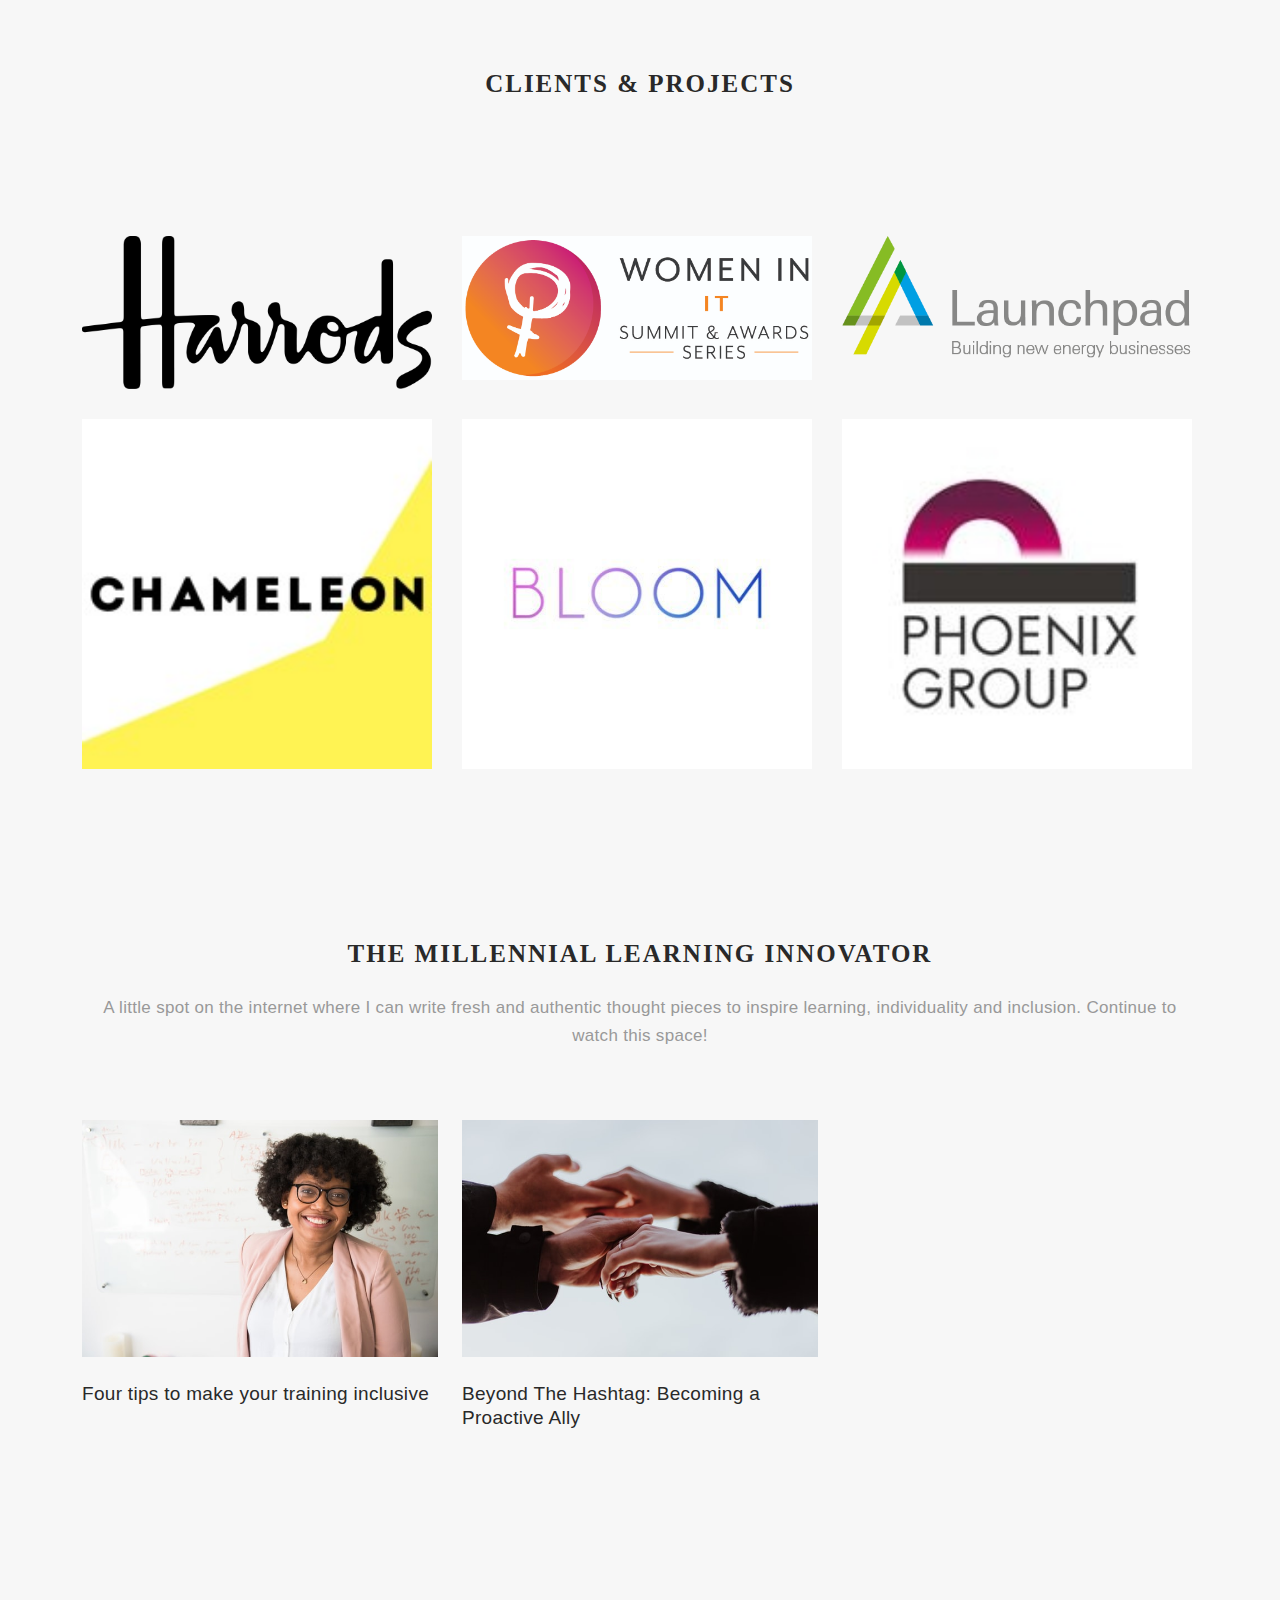
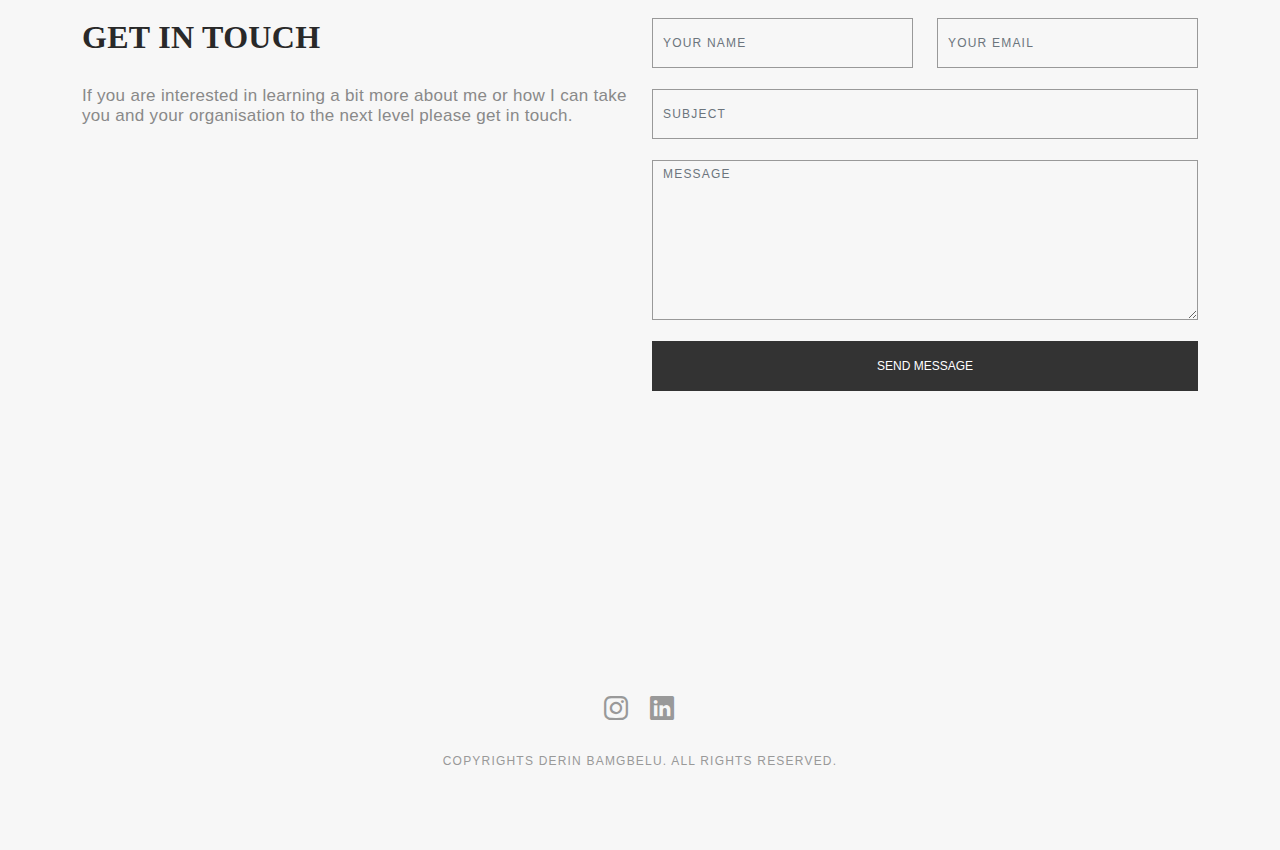
==== commit 72844c9d: "Updated Meta Tags" ====
--- a/index.html
+++ b/index.html
@@ -6,8 +6,8 @@
   <meta content="width=device-width, initial-scale=1.0" name="viewport">
 
   <title>Home | Derin</title>
-  <meta content="" name="description">
-  <meta content="" name="keywords">
+  <meta content="Award Winning Business Psychologist Specialising in Learning & Development and Diversity, Equity and Inclusion" name="description">
+  <meta content="Business Psychologist, Derin Bamgbelu, Learning & Development" name="keywords">
 
   <!-- Favicons -->
   <!--<link href="assets/img/favicon.png" rel="icon">-->
@@ -118,7 +118,7 @@
                 specialising in learning and development, diversity, equity and inclusion and organisational coaching. Adept in designing, developing and delivering group wide development programs, via face-to-face,
                  e-learning and web conferencing platforms. Skilled in consulting and coaching staff to become high performers by bringing their authentic best self to the workplace.
                   Recognised in Campaign Magazine’s 2021 Female Frontier – 
-                  Rising to the top award and 2021 EMpower list - Rising to the Top.</p>
+                  Rising to the top award and 2021 EMpower Ethnic Minority Role Model List - Rising to the Top.</p>
             </div>
           </div>
         </div>
@@ -249,15 +249,7 @@
               Ride The Wave Coaching qualification</p> 
         </div>
       </div>-->
-  
-
-    
-  
-     
-
-            
-     
-    
+
     <div id="portfolio" class="paddsection">
 
       <div class="container">
@@ -282,63 +274,51 @@
         <div class="row portfolio-container">
 
           <div class="col-lg-4 col-md-6 portfolio-item filter-app">
-            <img src="assets/img/portfolio/portfolio-4.jpg"width="350" class="img-fluid" alt="">
-            <div class="portfolio-info">
-              <h4>App 1</h4>
-              <p>App</p>
-              <a href="assets/img/portfolio/portfolio-4.jpg"width="350" data-gallery="portfolioGallery" class="portfolio-lightbox preview-link" title="App 1"><i class="bx bx-plus"></i></a>
-              <a href="portfolio-details.html" class="details-link" title="More Details"><i class="bx bx-link"></i></a>
-            </div>
+            <img src="assets/img/portfolio/portfolio-4.jpg"width="350" class="img-fluid" alt=""> 
+              <!--<h4>App 1</h4>
+              <p>App</p>-->
+              <a href="assets/img/portfolio/portfolio-4.jpg"width="350" data-gallery="portfolioGallery" class="portfolio-lightbox preview-link" title="App 1"></a>
+              <a href="portfolio-details.html" class="details-link" title="More Details"></a>
           </div>
 
           <div class="col-lg-4 col-md-6 portfolio-item filter-web">
             <img src="assets/img/portfolio/portfolio-2.jpg" width="350" class="img-fluid" alt="">
-            <div class="portfolio-info">
-              <h4>Web 3</h4>
-              <p>Web</p>
-              <a href="assets/img/portfolio/portfolio-2.jpg"width="350" data-gallery="portfolioGallery" class="portfolio-lightbox preview-link" title="Web 3"><i class="bx bx-plus"></i></a>
-              <a href="portfolio-details.html" class="details-link" title="More Details"><i class="bx bx-link"></i></a>
-            </div>
+               <!--<h4>Web 3</h4>
+              <p>Web</p>-->
+              <a href="assets/img/portfolio/portfolio-2.jpg"width="350" data-gallery="portfolioGallery" class="portfolio-lightbox preview-link" title="Web 3"></a>
+              <a href="portfolio-details.html" class="details-link" title="More Details"></a>
           </div>
 
           <div class="col-lg-4 col-md-6 portfolio-item filter-app">
             <img src="assets/img/portfolio/portfolio-5.jpg" width="350" class="img-fluid" alt="">
-            <div class="portfolio-info">
-              <h4>App 2</h4>
-              <p>App</p>
-              <a href="assets/img/portfolio/portfolio-5.jpg"width="350" data-gallery="portfolioGallery" class="portfolio-lightbox preview-link" title="App 2"><i class="bx bx-plus"></i></a>
-              <a href="portfolio-details.html" class="details-link" title="More Details"><i class="bx bx-link"></i></a>
-            </div>
+              <!--<h4>App 2</h4>
+              <p>App</p>-->
+              <a href="assets/img/portfolio/portfolio-5.jpg"width="350" data-gallery="portfolioGallery" class="portfolio-lightbox preview-link" title="App 2"></a>
+              <a href="portfolio-details.html" class="details-link" title="More Details"></a>
           </div>
 
           <div class="col-lg-4 col-md-6 portfolio-item filter-card">
             <img src="assets/img/portfolio/portfolio-1.jpg"width="350" class="img-fluid" alt="">
-            <div class="portfolio-info">
-              <h4>Card 2</h4>
-              <p>Card</p>
-              <a href="assets/img/portfolio/portfolio-1.jpg"width="350" data-gallery="portfolioGallery" class="portfolio-lightbox preview-link" title="Card 2"><i class="bx bx-plus"></i></a>
-              <a href="portfolio-details.html" class="details-link" title="More Details"><i class="bx bx-link"></i></a>
-            </div>
+             <!--<h4>Card 2</h4>
+              <p>Card</p>-->
+              <a href="assets/img/portfolio/portfolio-1.jpg"width="350" data-gallery="portfolioGallery" class="portfolio-lightbox preview-link" title="Card 2"></a>
+              <a href="portfolio-details.html" class="details-link" title="More Details"></a>
           </div>
 
           <div class="col-lg-4 col-md-6 portfolio-item filter-web">
             <img src="assets/img/portfolio/portfolio-3.jpg"width="350" class="img-fluid" alt="">
-            <div class="portfolio-info">
-              <h4>Web 2</h4>
-              <p>Web</p>
-              <a href="assets/img/portfolio/portfolio-3.jpg"width="350" data-gallery="portfolioGallery" class="portfolio-lightbox preview-link" title="Web 2"><i class="bx bx-plus"></i></a>
-              <a href="portfolio-details.html" class="details-link" title="More Details"><i class="bx bx-link"></i></a>
-            </div>
+              <!--<h4>Web 2</h4>
+              <p>Web</p> -->
+              <a href="assets/img/portfolio/portfolio-3.jpg"width="350" data-gallery="portfolioGallery" class="portfolio-lightbox preview-link" title="Web 2"></a>
+              <a href="portfolio-details.html" class="details-link" title="More Details"></a>
           </div>
 
           <div class="col-lg-4 col-md-6 portfolio-item filter-app">
             <img src="assets/img/portfolio/portfolio-6.jpg" width="350"class="img-fluid" alt="">
-            <div class="portfolio-info">
-              <h4>App 3</h4>
-              <p>App</p>
-              <a href="assets/img/portfolio/portfolio-6.jpg"width="350" data-gallery="portfolioGallery" class="portfolio-lightbox preview-link" title="App 3"><i class="bx bx-plus"></i></a>
-              <a href="portfolio-details.html" class="details-link" title="More Details"><i class="bx bx-link"></i></a>
-            </div>
+              <!--<h4>App 3</h4>
+                 <p>App</p>-->
+              <a href="assets/img/portfolio/portfolio-6.jpg"width="350" data-gallery="portfolioGallery" class="portfolio-lightbox preview-link" title="App 3"></a>
+              <a href="portfolio-details.html" class="details-link" title="More Details"></a>
           </div>
 
         </div>
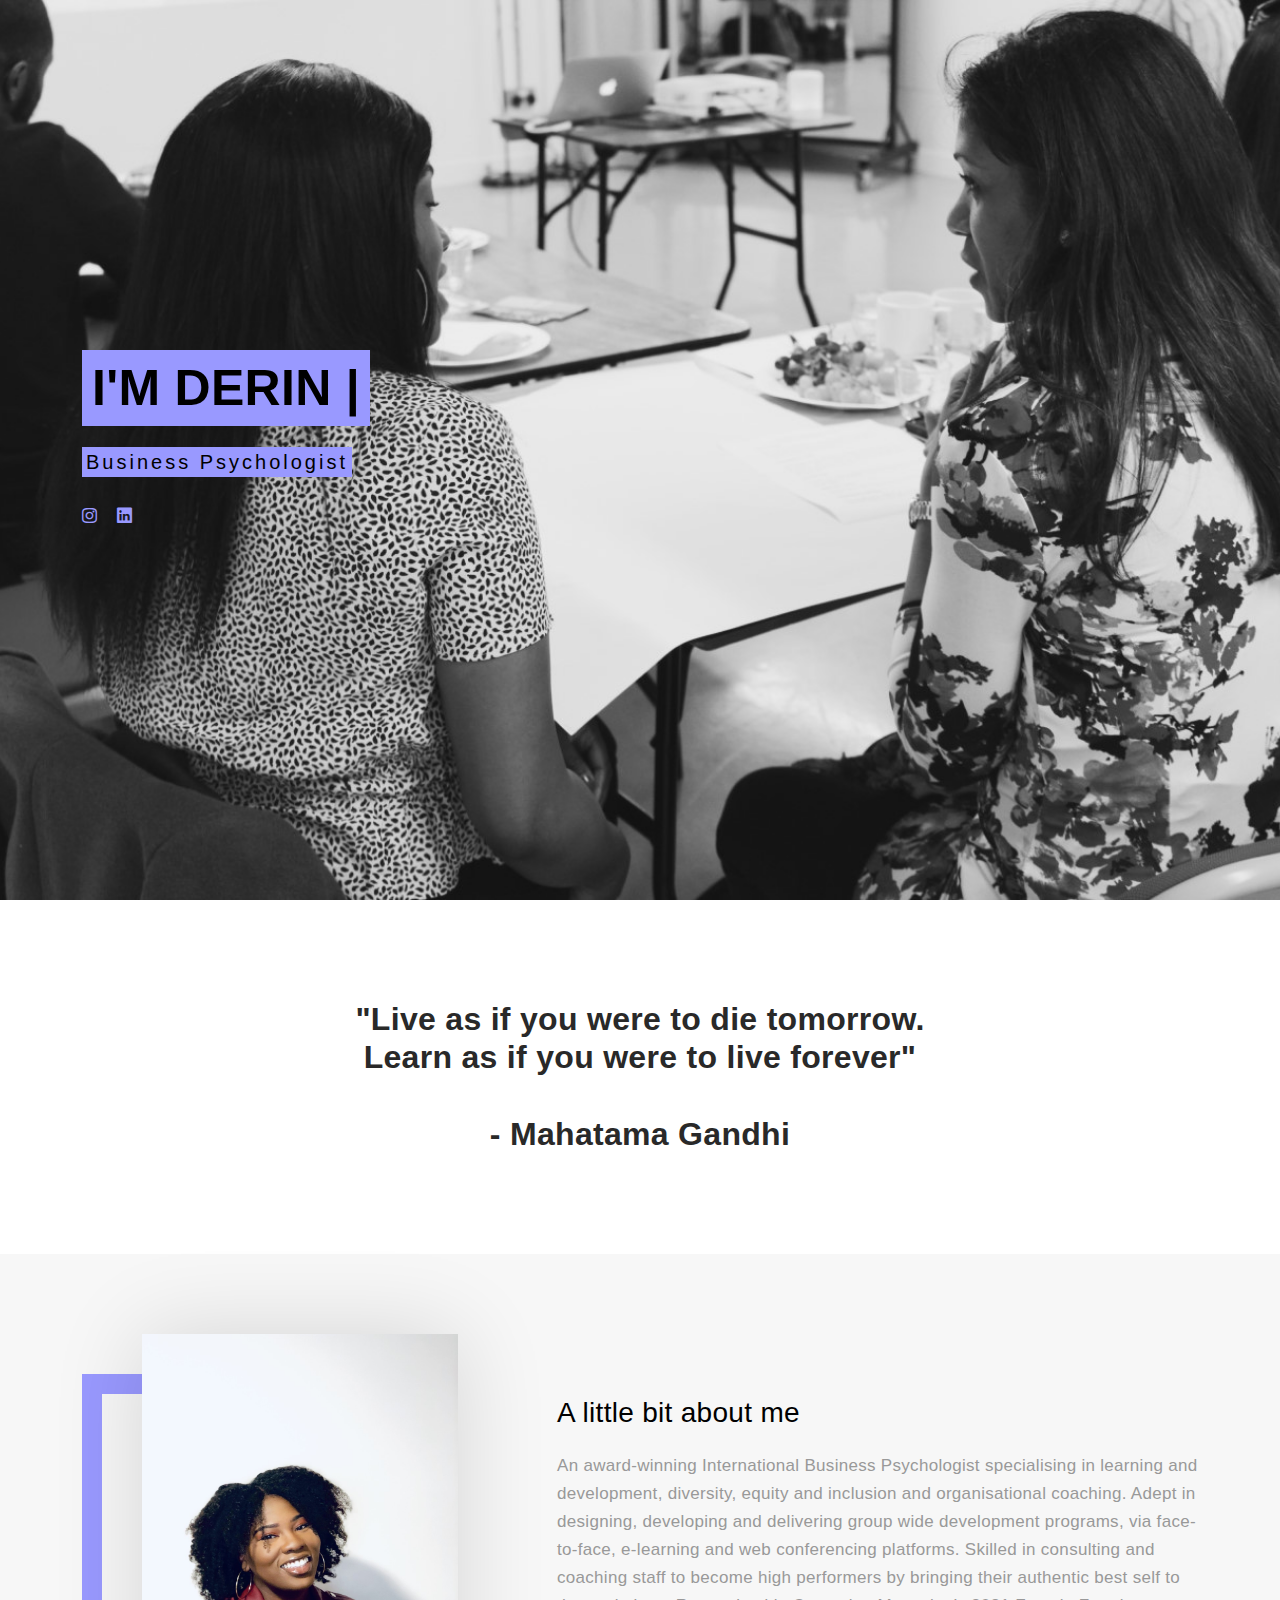
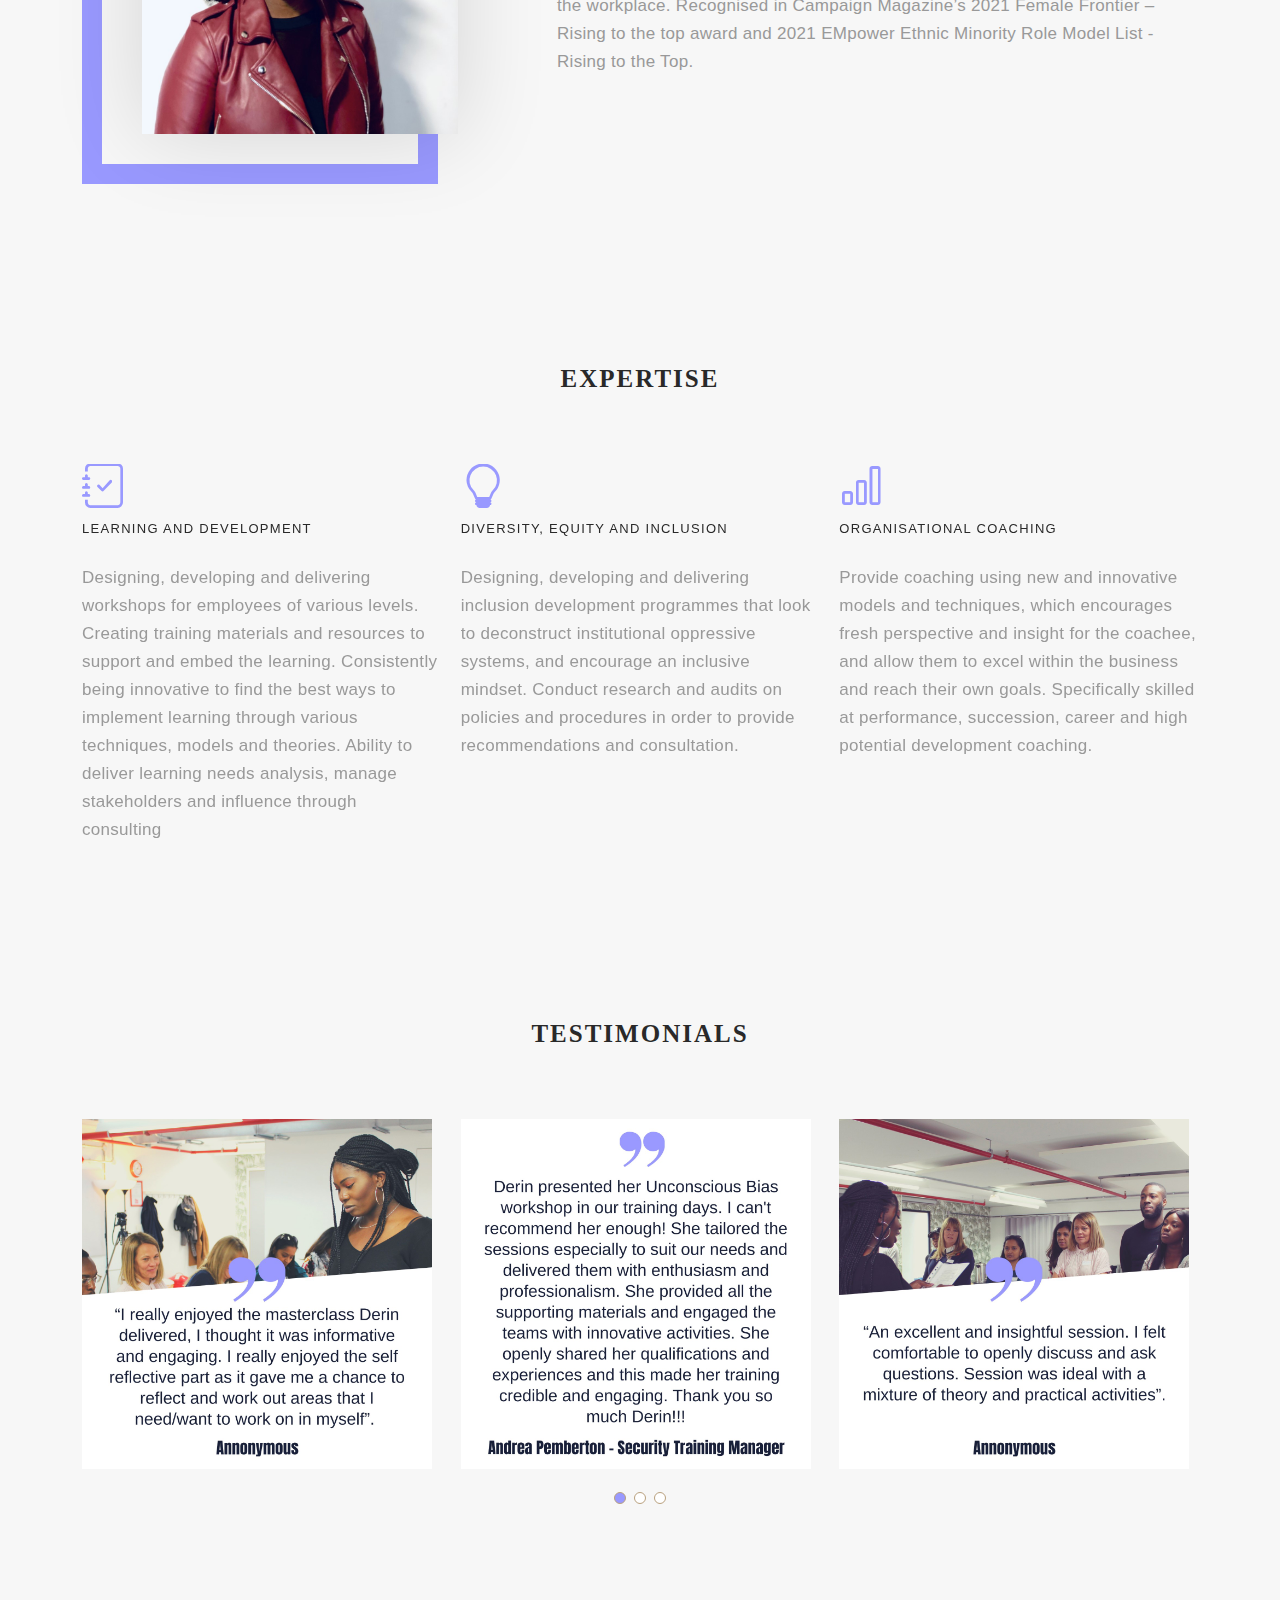
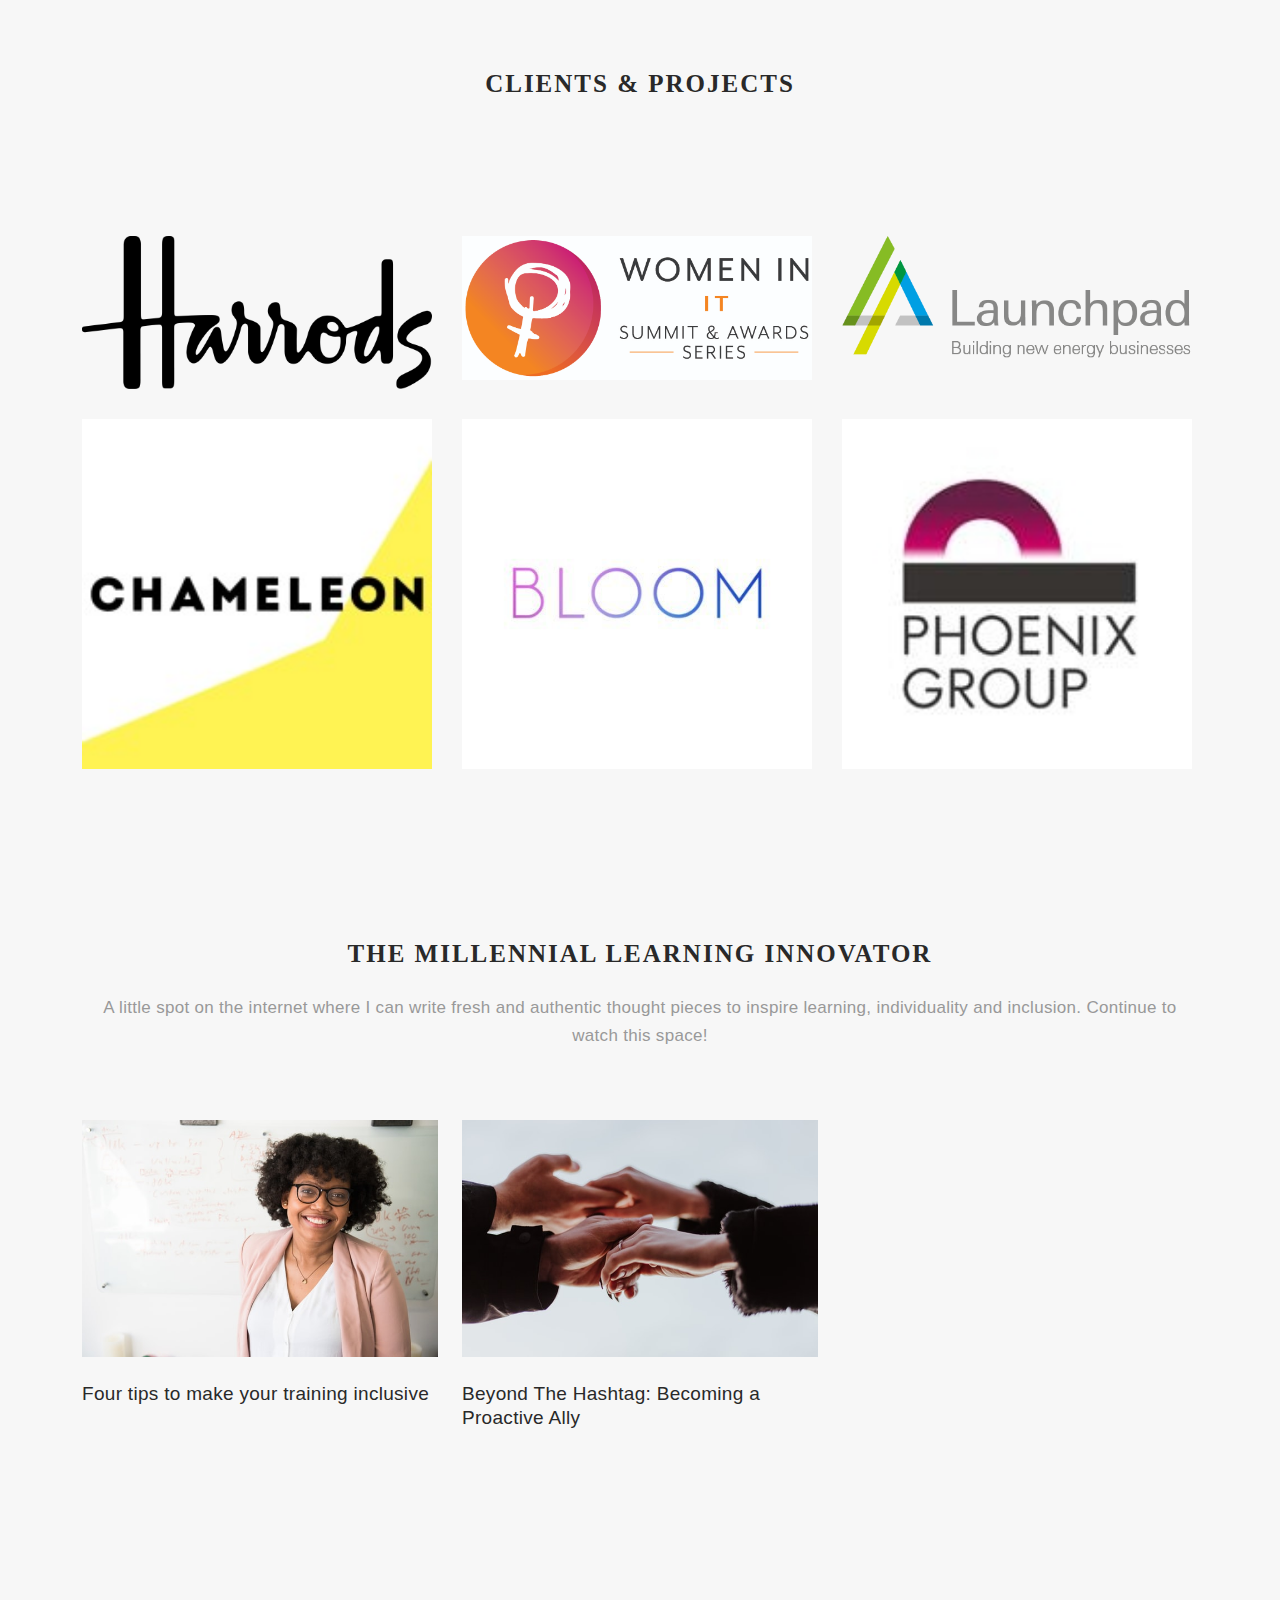
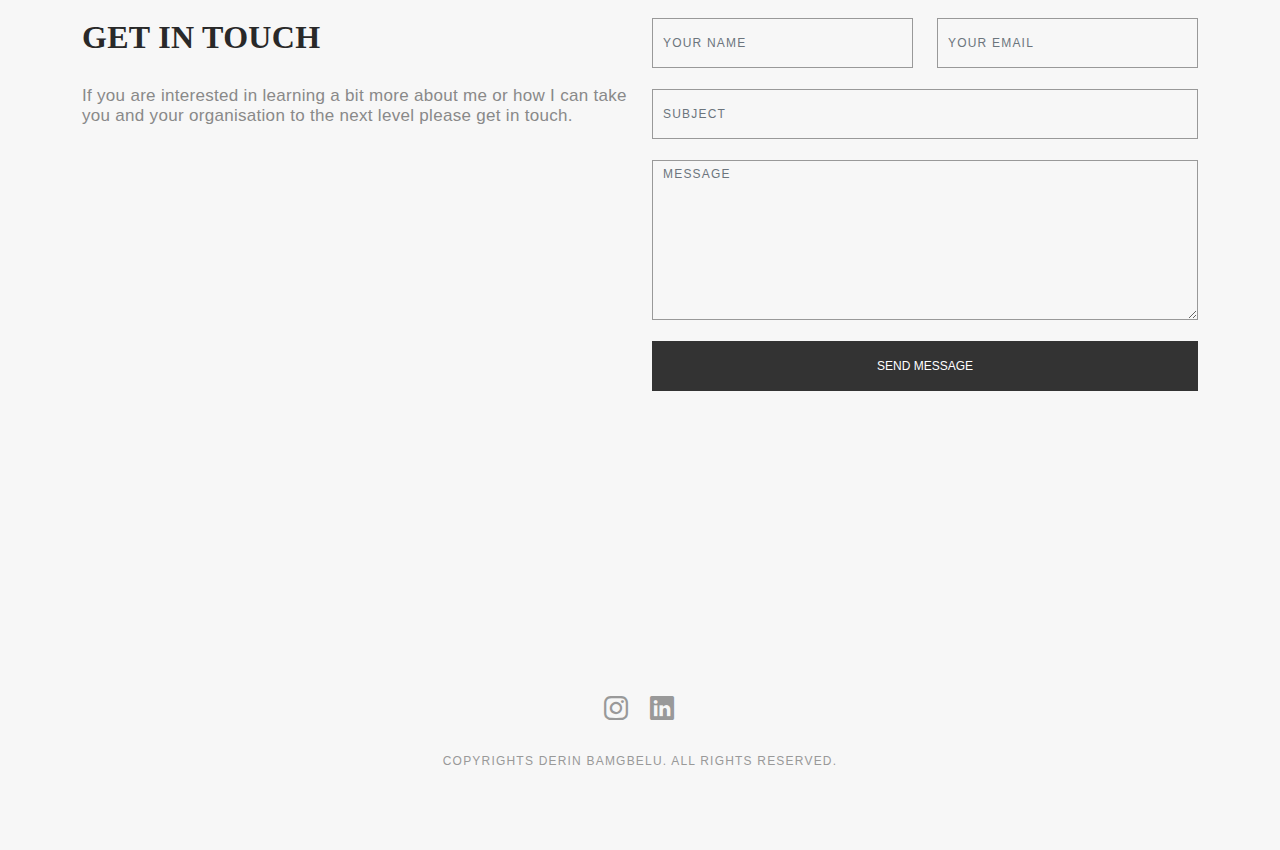
==== commit 49344e68: "font size of typed items changed" ====
--- a/index.html
+++ b/index.html
@@ -84,8 +84,7 @@
     <div class="container">
       <div class="hero-content" >
         <h1><mark>I'm <span class="typed" data-typed-items="Derin Bamgbelu"></span></mark></h1>
-        <p style="padding-top: 20px;"><mark>Business Psychologist</mark></p>
-
+        <p style="font-size:20px; padding-top: 20px;"><mark>Business Psychologist</mark></p>
         <ul class="list-unstyled list-social">
           <li><a href="https://www.instagram.com/derinbam/?hl=en"target=" _blank"><i class="bi bi-instagram"></i></a></li>
           <li><a href="https://www.linkedin.com/in/derin-bamgbelu-bb587112b/" target="_blank"><i class="bi bi-linkedin"></i></a></li>
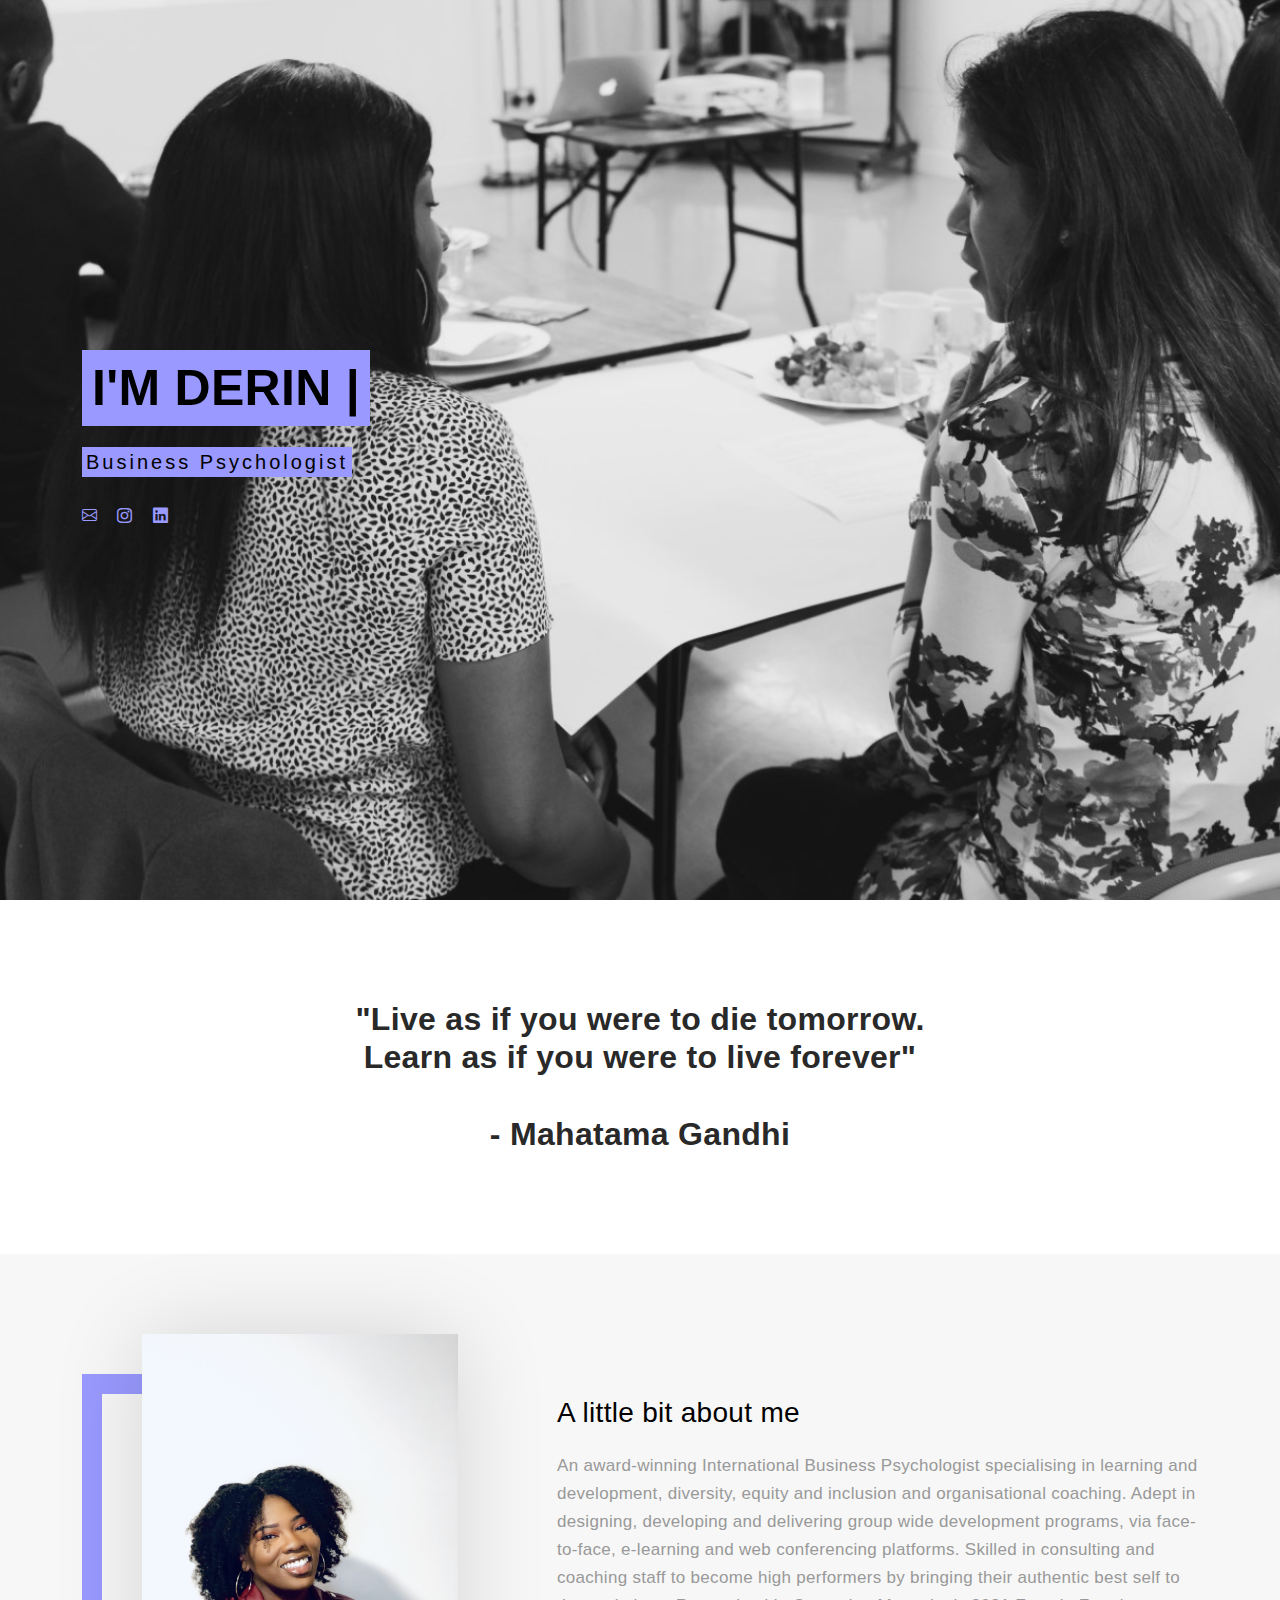
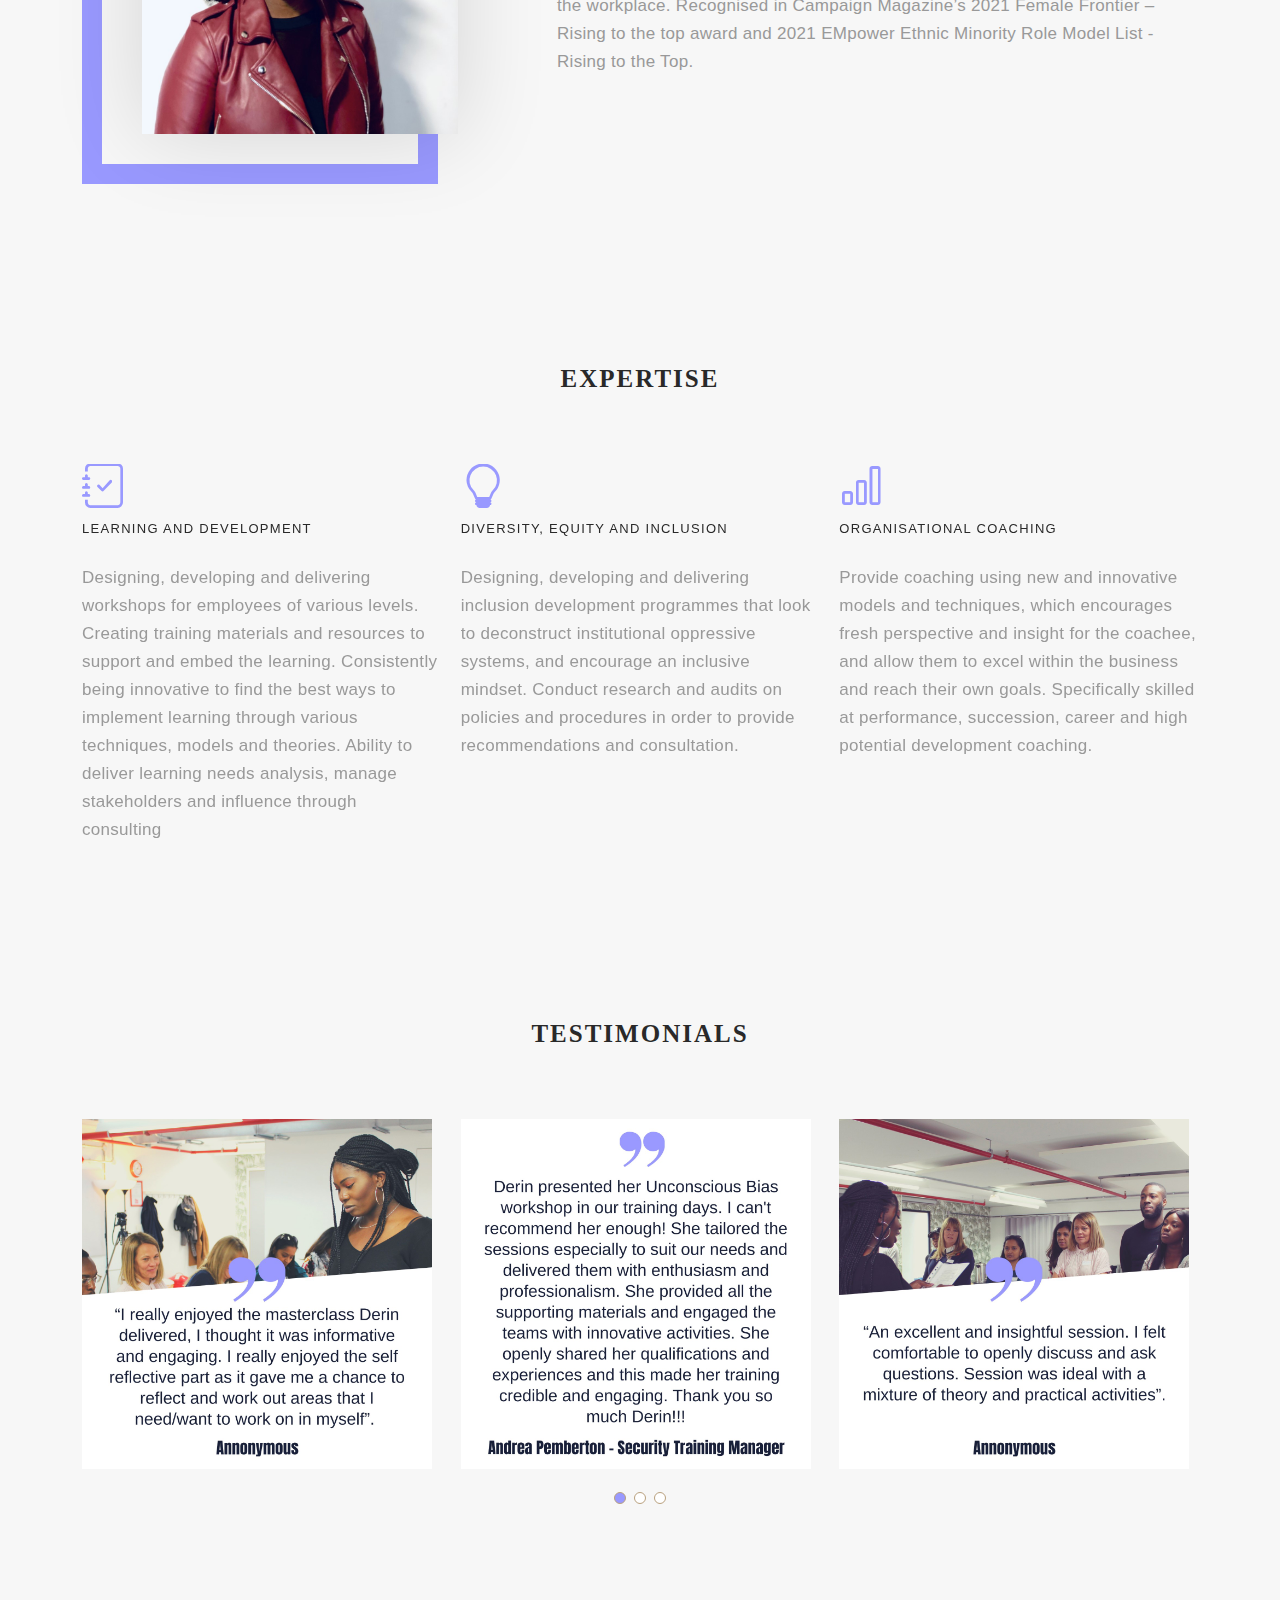
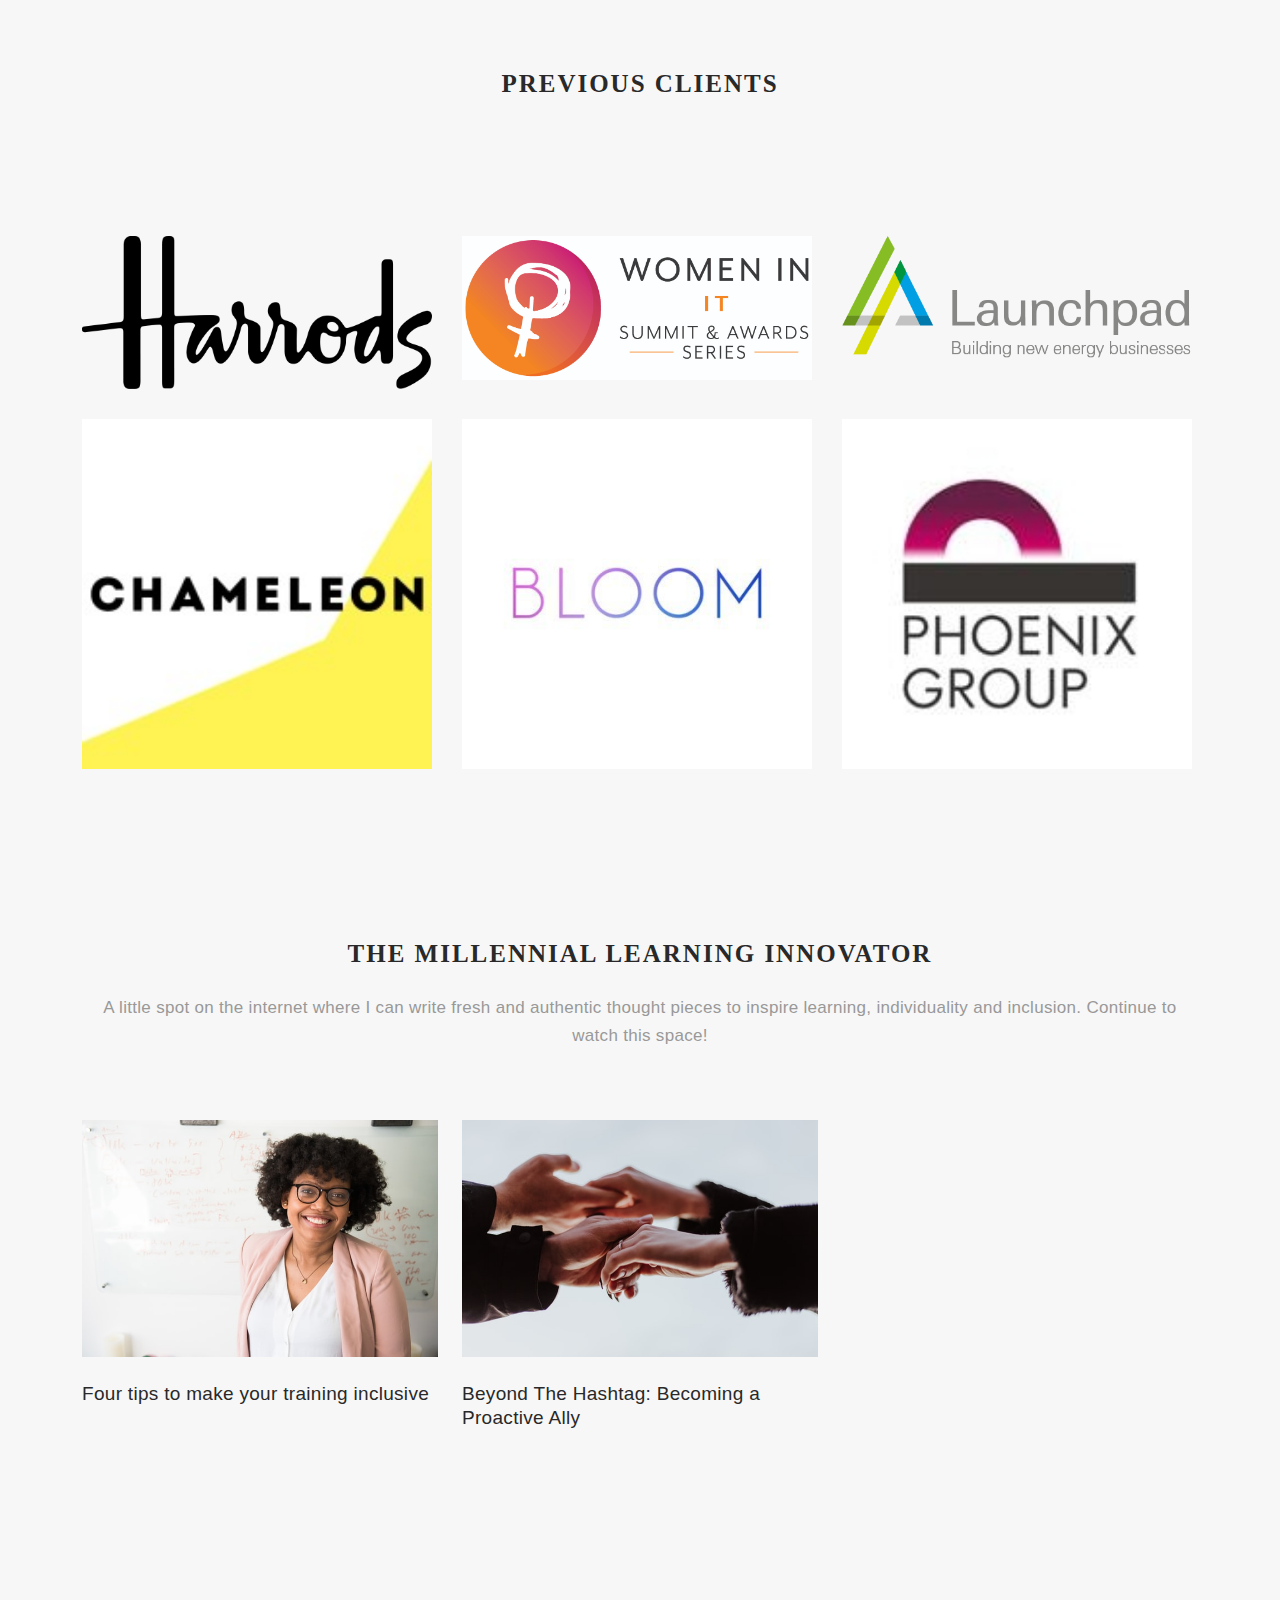
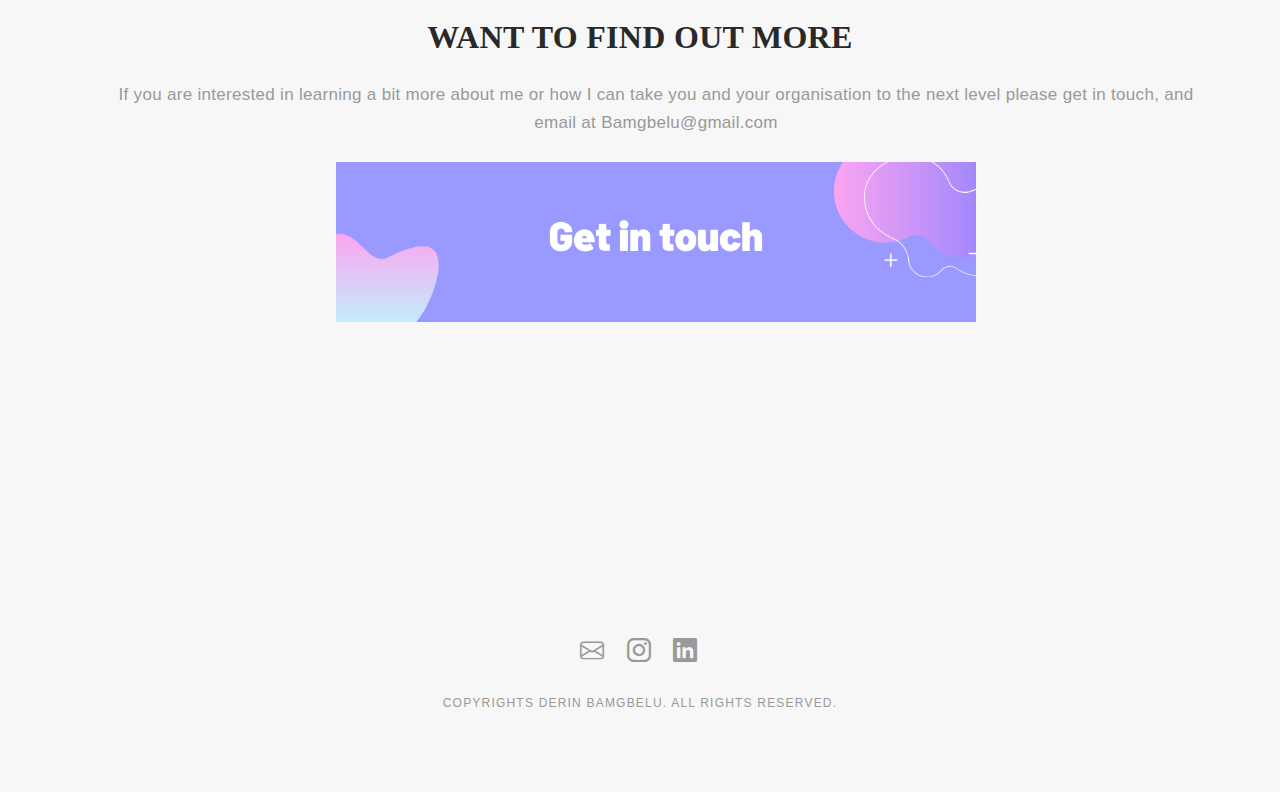
==== commit 47573e69: "Banner Added" ====
--- a/index.html
+++ b/index.html
@@ -20,6 +20,7 @@
   <link href="assets/vendor/bootstrap/css/bootstrap.min.css" rel="stylesheet">
   <link href="assets/vendor/bootstrap-icons/bootstrap-icons.css" rel="stylesheet">
   <link href="assets/vendor/boxicons/css/boxicons.min.css" rel="stylesheet">
+  <link href="assets/vendor/ionicons/css/ionicons.min.css" rel="stylesheet">
   <link href="assets/vendor/glightbox/css/glightbox.min.css" rel="stylesheet">
   <link href="assets/vendor/swiper/swiper-bundle.min.css" rel="stylesheet">
 
@@ -86,6 +87,7 @@
         <h1><mark>I'm <span class="typed" data-typed-items="Derin Bamgbelu"></span></mark></h1>
         <p style="font-size:20px; padding-top: 20px;"><mark>Business Psychologist</mark></p>
         <ul class="list-unstyled list-social">
+          <li><a href="mailto:bamgbelu@gmail.com" target="_blank"><i class="bi bi-envelope"></i></a></li>
           <li><a href="https://www.instagram.com/derinbam/?hl=en"target=" _blank"><i class="bi bi-instagram"></i></a></li>
           <li><a href="https://www.linkedin.com/in/derin-bamgbelu-bb587112b/" target="_blank"><i class="bi bi-linkedin"></i></a></li>
         </ul>
@@ -253,7 +255,7 @@
 
       <div class="container">
         <div class="section-title text-center">
-          <h2>Clients & Projects</h2>
+          <h2>Previous Clients</h2>
         </div>
       </div>
 
@@ -332,7 +334,7 @@
 
       <div class="container">
         <div class="section-title text-center">
-          <h2>The Millennial Learning Innovator </h2>
+          <h2 style="font-family:Arial black;">The Millennial Learning Innovator </h2>
           <p style="font-size: 17px;">A little spot on the internet where I can write fresh and authentic thought pieces to inspire learning, individuality and inclusion. Continue to watch this space! 
           </p>
         </div>
@@ -396,7 +398,35 @@
     </div><!-- End Journal Section -->
 
     <!-- ======= Contact Section ======= -->
-    <div id="contact" class="paddsection">
+  
+      <div id="contact" class="paddsection">
+        <h2  style="text-align:center">WANT TO FIND OUT MORE</h2>
+      <div class="container">
+        <div class="contact-contact"></div>
+        <div class="contact-block1"></div>
+        <ul style="text-align: center;">
+          <p><span style="font-size: 17px;">If you are interested in learning a bit more about me or how I
+          can take you and your organisation to the next level please get in touch, and email at Bamgbelu@gmail.com</span></p>
+          
+          <img src="assets/img/banner-1.png" width="640" class="img-responsive" alt="img">
+        </ul>
+        
+
+          <div class="row">
+            <div class="col-lg-6">
+              
+                
+
+                
+
+              </div>
+            </div>
+          </div>
+        </div>
+      </div>
+    </div>
+    
+    <!-- <div id="contact" class="paddsection">
       <div class="container">
         <div class="contact-block1">
           <div class="row">
@@ -408,14 +438,14 @@
                 <ul class="contact-details">
                   <li><span style="font-size: 17px;">If you are interested in learning a bit more about me or how I
                   can take you and your organisation to the next level please get in touch. </span></li>
-                  <li><span></span></li>
+                  <li><span style="font-size: 17px;">Email: Bamgbelu@gmail.com</span></li>
                   <li><span></span></li>
                   <li><span></span></li>
                 </ul>
 
               </div>
             </div>
-
+            
             <div class="col-lg-6">
               <form action="forms/contact.php" method="post" role="form" class="php-email-form">
                 <div class="row gy-3">
@@ -460,7 +490,7 @@
           </div>
         </div>
       </div>
-    </div><!-- End Contact Section -->
+    </div>End Contact Section -->
 
   </main><!-- End #main -->
 
@@ -470,6 +500,7 @@
       <div class="socials-media text-center">
 
         <ul class="list-unstyled">
+          <li><a href="mailto:bamgbelu@gmail.com" target="_blank"><i class="bi bi-envelope"></i></a></li>
           <li><a href="https://www.instagram.com/derinbam/?hl=en"target=" _blank"><i class="bi bi-instagram"></i></a></li>
           <li><a href="https://www.linkedin.com/in/derin-bamgbelu-bb587112b/"target="_blank"><i class="bi bi-linkedin"></i></a></li>
         </ul>
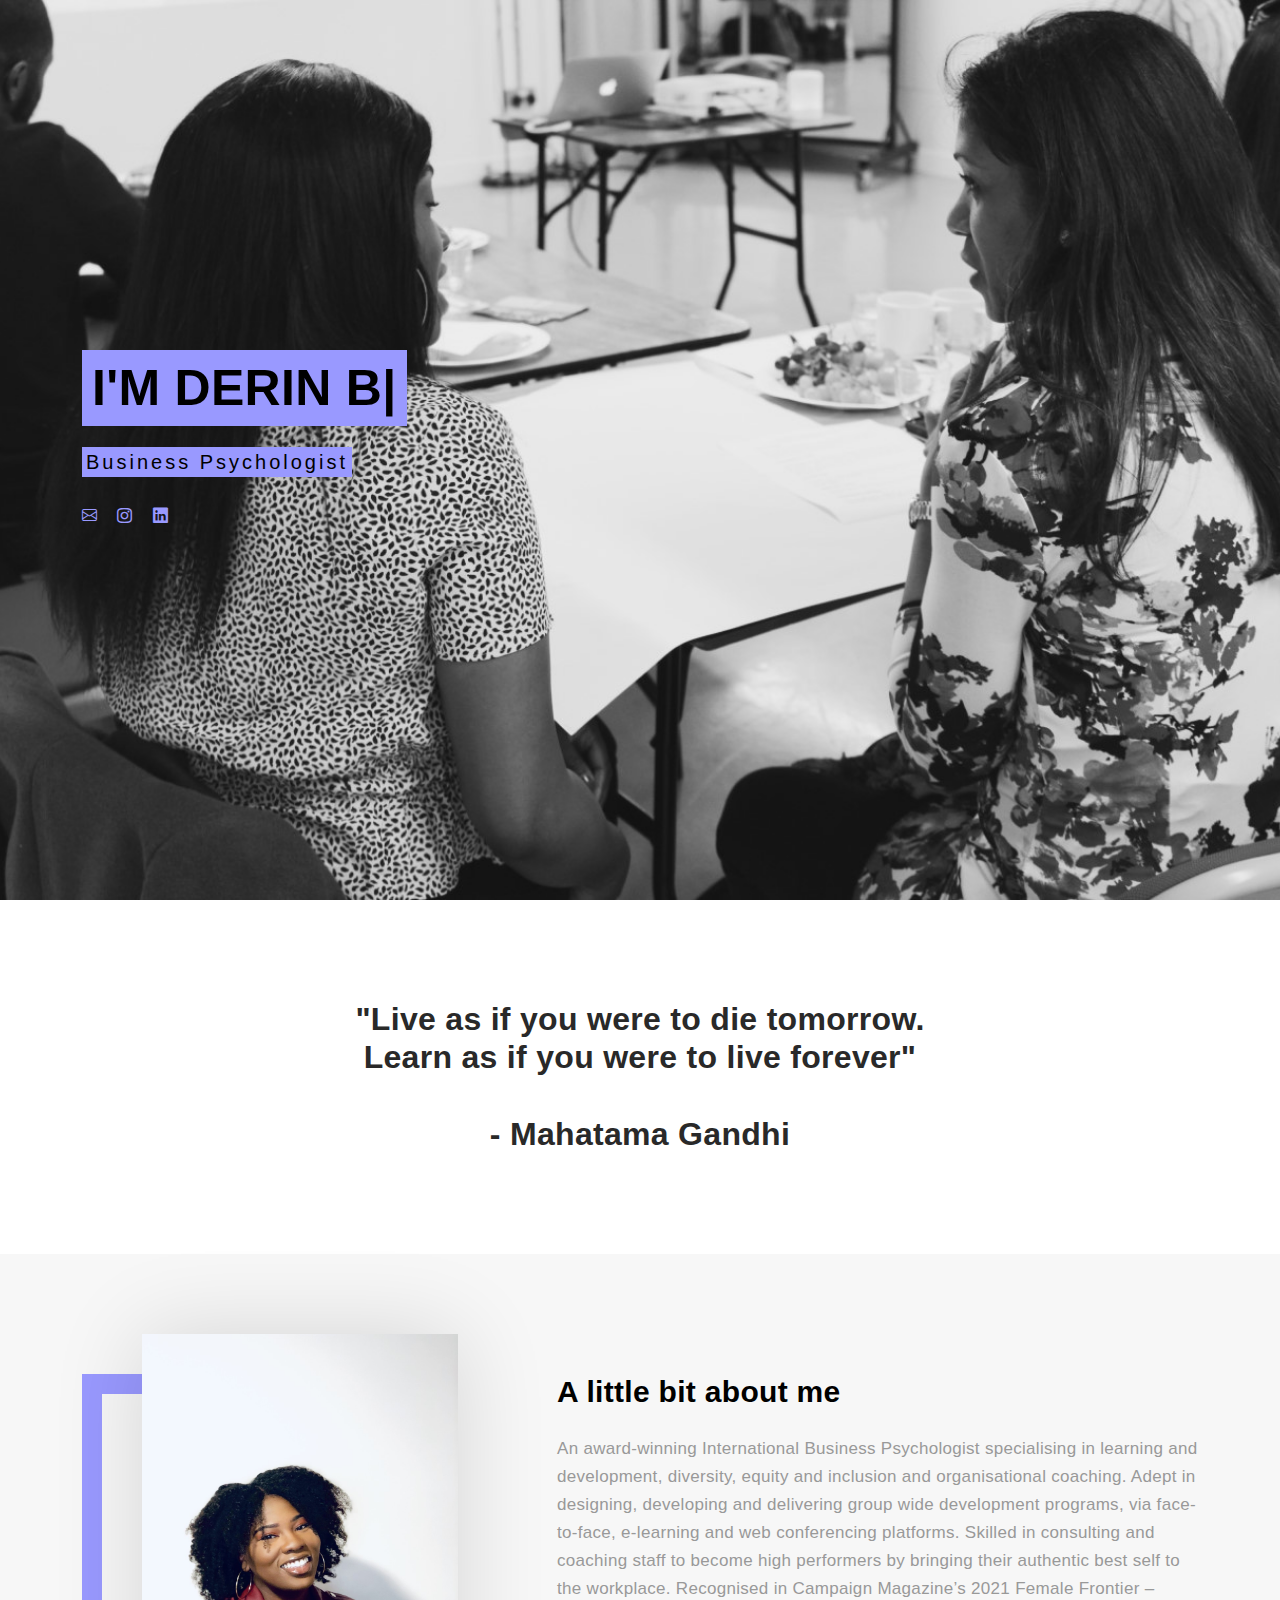
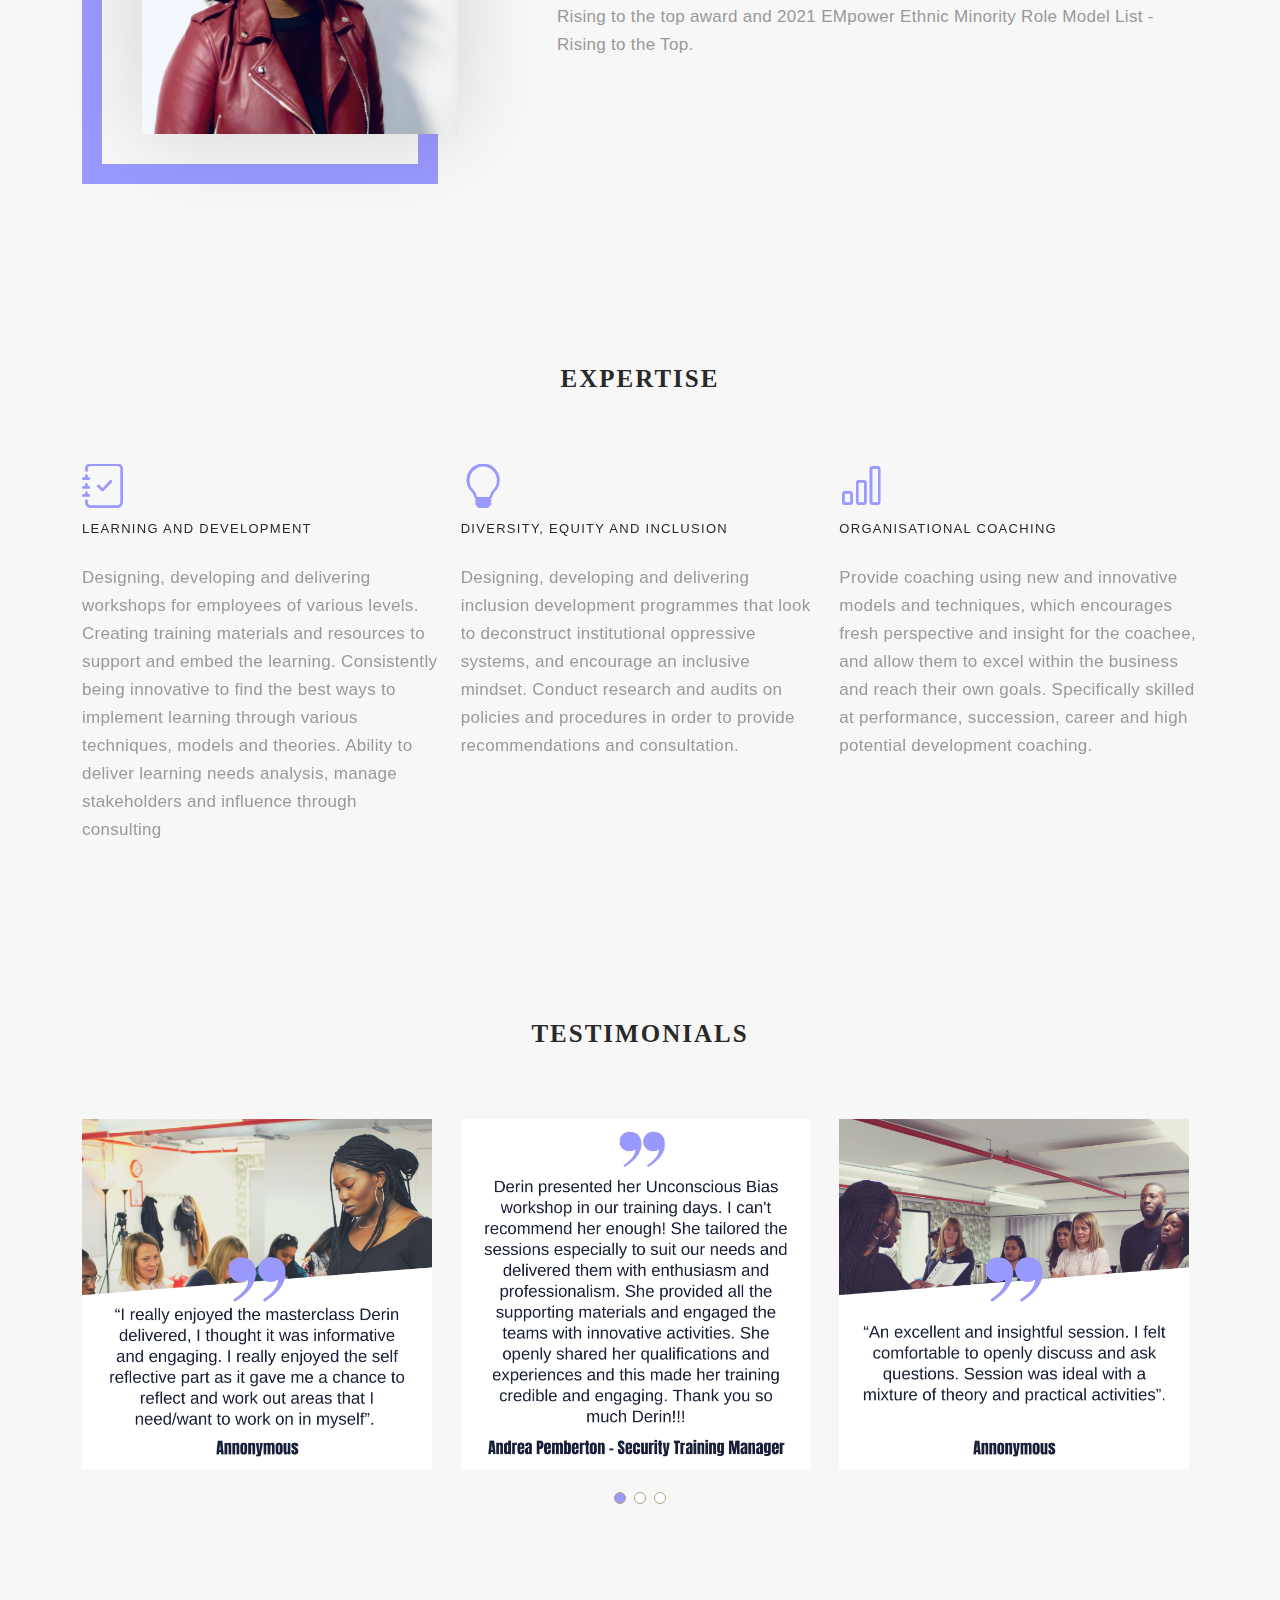
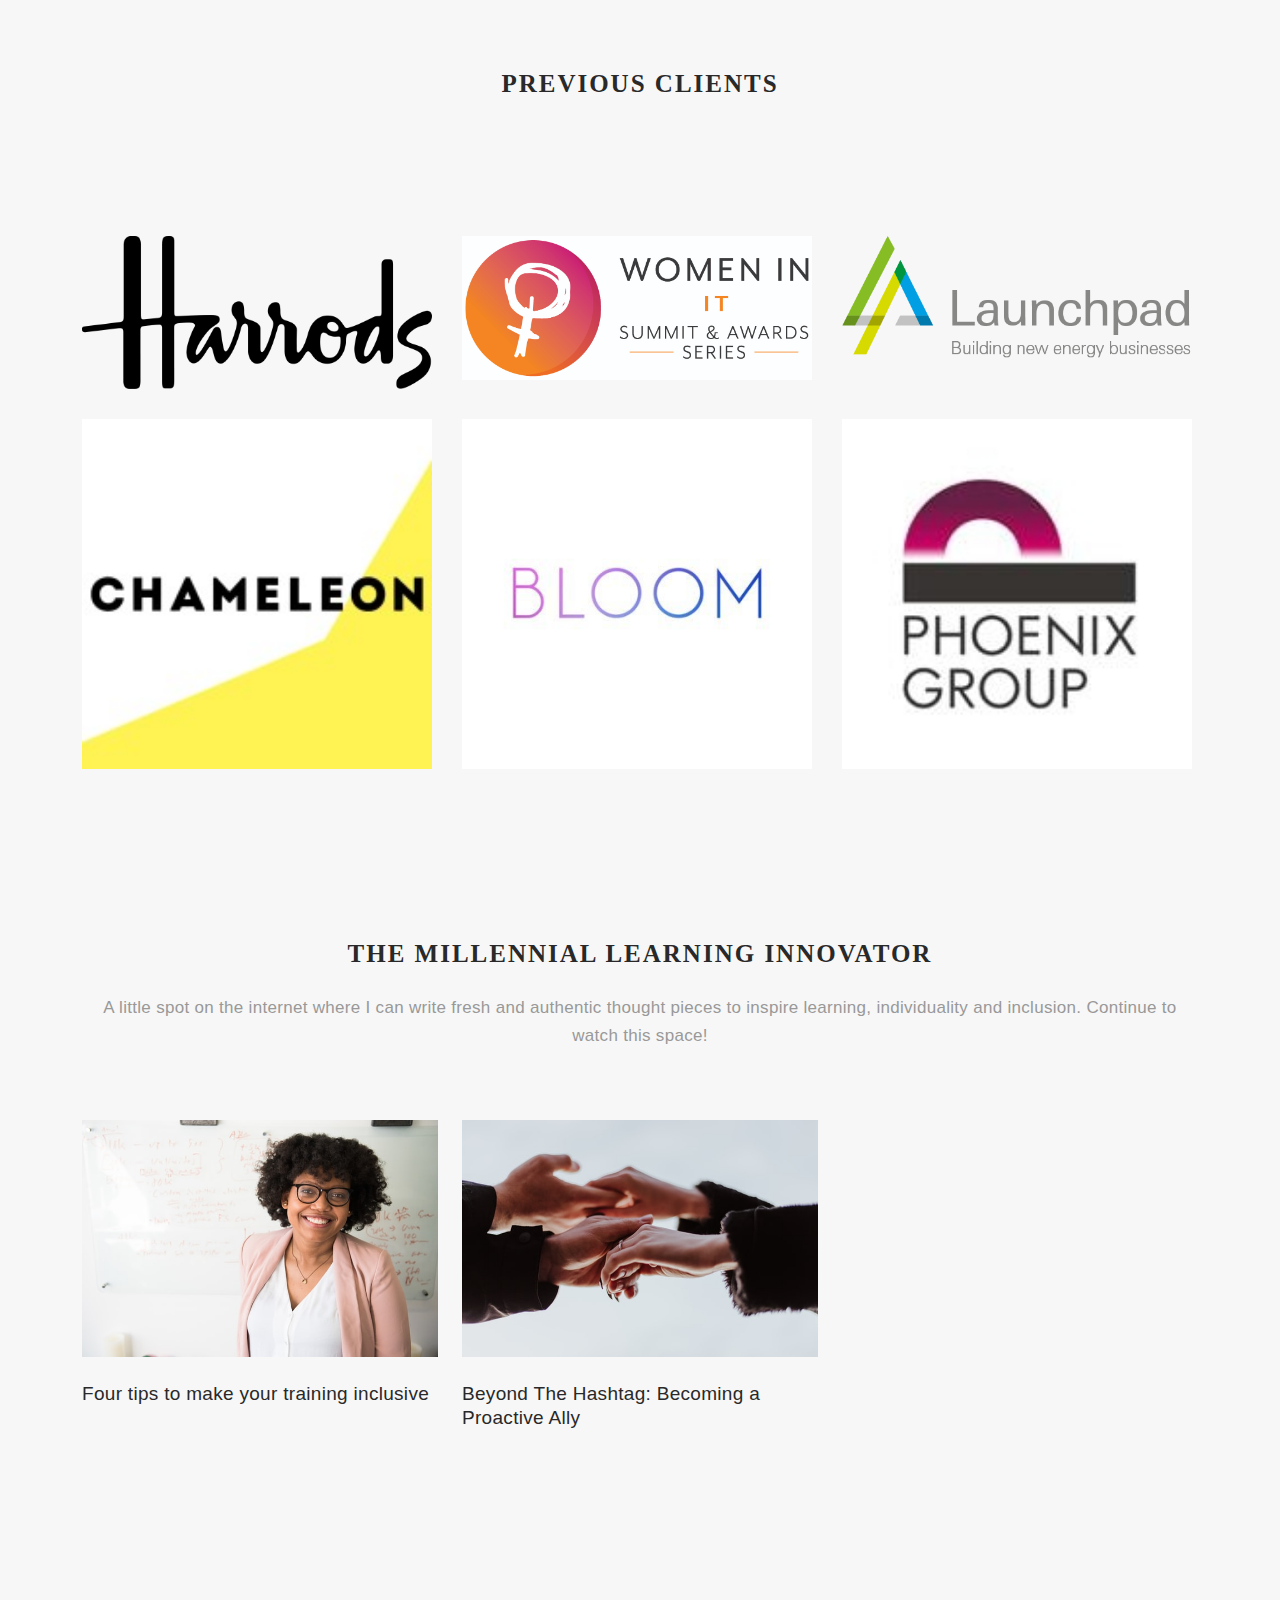
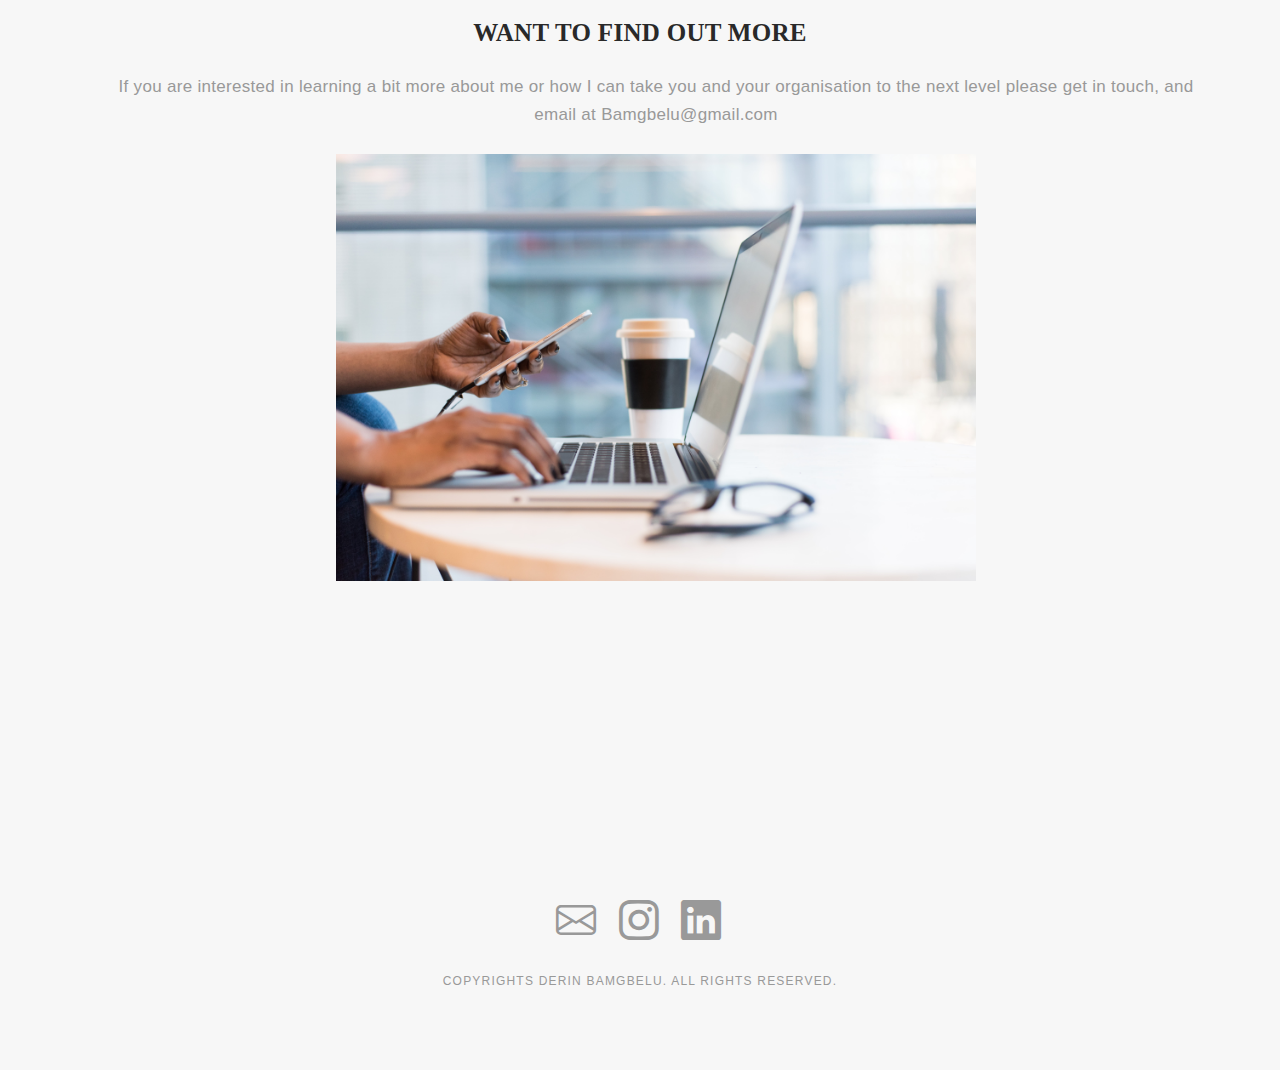
==== commit e399cc05: "resized text and logos" ====
--- a/index.html
+++ b/index.html
@@ -114,7 +114,7 @@
 
           <div class="col-lg-7">
             <div class="about-descr">
-              <p class="p-heading" style="color: black; font-family:'Arial';">A little bit about me</p>
+              <h2 class="p-heading" style="color: black; font-family:Arial; font-size: 30px;">A little bit about me</h2>
               <p style="font-size: 17px;">An award-winning International Business Psychologist
                 specialising in learning and development, diversity, equity and inclusion and organisational coaching. Adept in designing, developing and delivering group wide development programs, via face-to-face,
                  e-learning and web conferencing platforms. Skilled in consulting and coaching staff to become high performers by bringing their authentic best self to the workplace.
@@ -400,7 +400,7 @@
     <!-- ======= Contact Section ======= -->
   
       <div id="contact" class="paddsection">
-        <h2  style="text-align:center">WANT TO FIND OUT MORE</h2>
+        <h2  style="text-align:center; font-family: arial black; font-size: 25px;">WANT TO FIND OUT MORE</h2>
       <div class="container">
         <div class="contact-contact"></div>
         <div class="contact-block1"></div>
@@ -408,7 +408,7 @@
           <p><span style="font-size: 17px;">If you are interested in learning a bit more about me or how I
           can take you and your organisation to the next level please get in touch, and email at Bamgbelu@gmail.com</span></p>
           
-          <img src="assets/img/banner-1.png" width="640" class="img-responsive" alt="img">
+         <img src="assets/img/computer-1.jpg" width="640" class="img-responsive" alt="img"> 
         </ul>
         
 
@@ -498,13 +498,13 @@
   <div id="footer" class="text-center">
     <div class="container">
       <div class="socials-media text-center">
-
+        <div style="font-size: 24px;">  
         <ul class="list-unstyled">
-          <li><a href="mailto:bamgbelu@gmail.com" target="_blank"><i class="bi bi-envelope"></i></a></li>
-          <li><a href="https://www.instagram.com/derinbam/?hl=en"target=" _blank"><i class="bi bi-instagram"></i></a></li>
-          <li><a href="https://www.linkedin.com/in/derin-bamgbelu-bb587112b/"target="_blank"><i class="bi bi-linkedin"></i></a></li>
+          <li><a href="mailto:bamgbelu@gmail.com" target="_blank"><h1><i class="bi bi-envelope"></i></h1></a></li>
+          <li><a href="https://www.instagram.com/derinbam/?hl=en"target=" _blank"><h1><i class="bi bi-instagram"></i></h1></a></li>
+          <li><a href="https://www.linkedin.com/in/derin-bamgbelu-bb587112b/"target="_blank"><h1><i class="bi bi-linkedin"></h1></i></a></li>
         </ul>
-
+      </div>
       </div>
 
       <p>Copyrights Derin Bamgbelu. All rights reserved.</p>
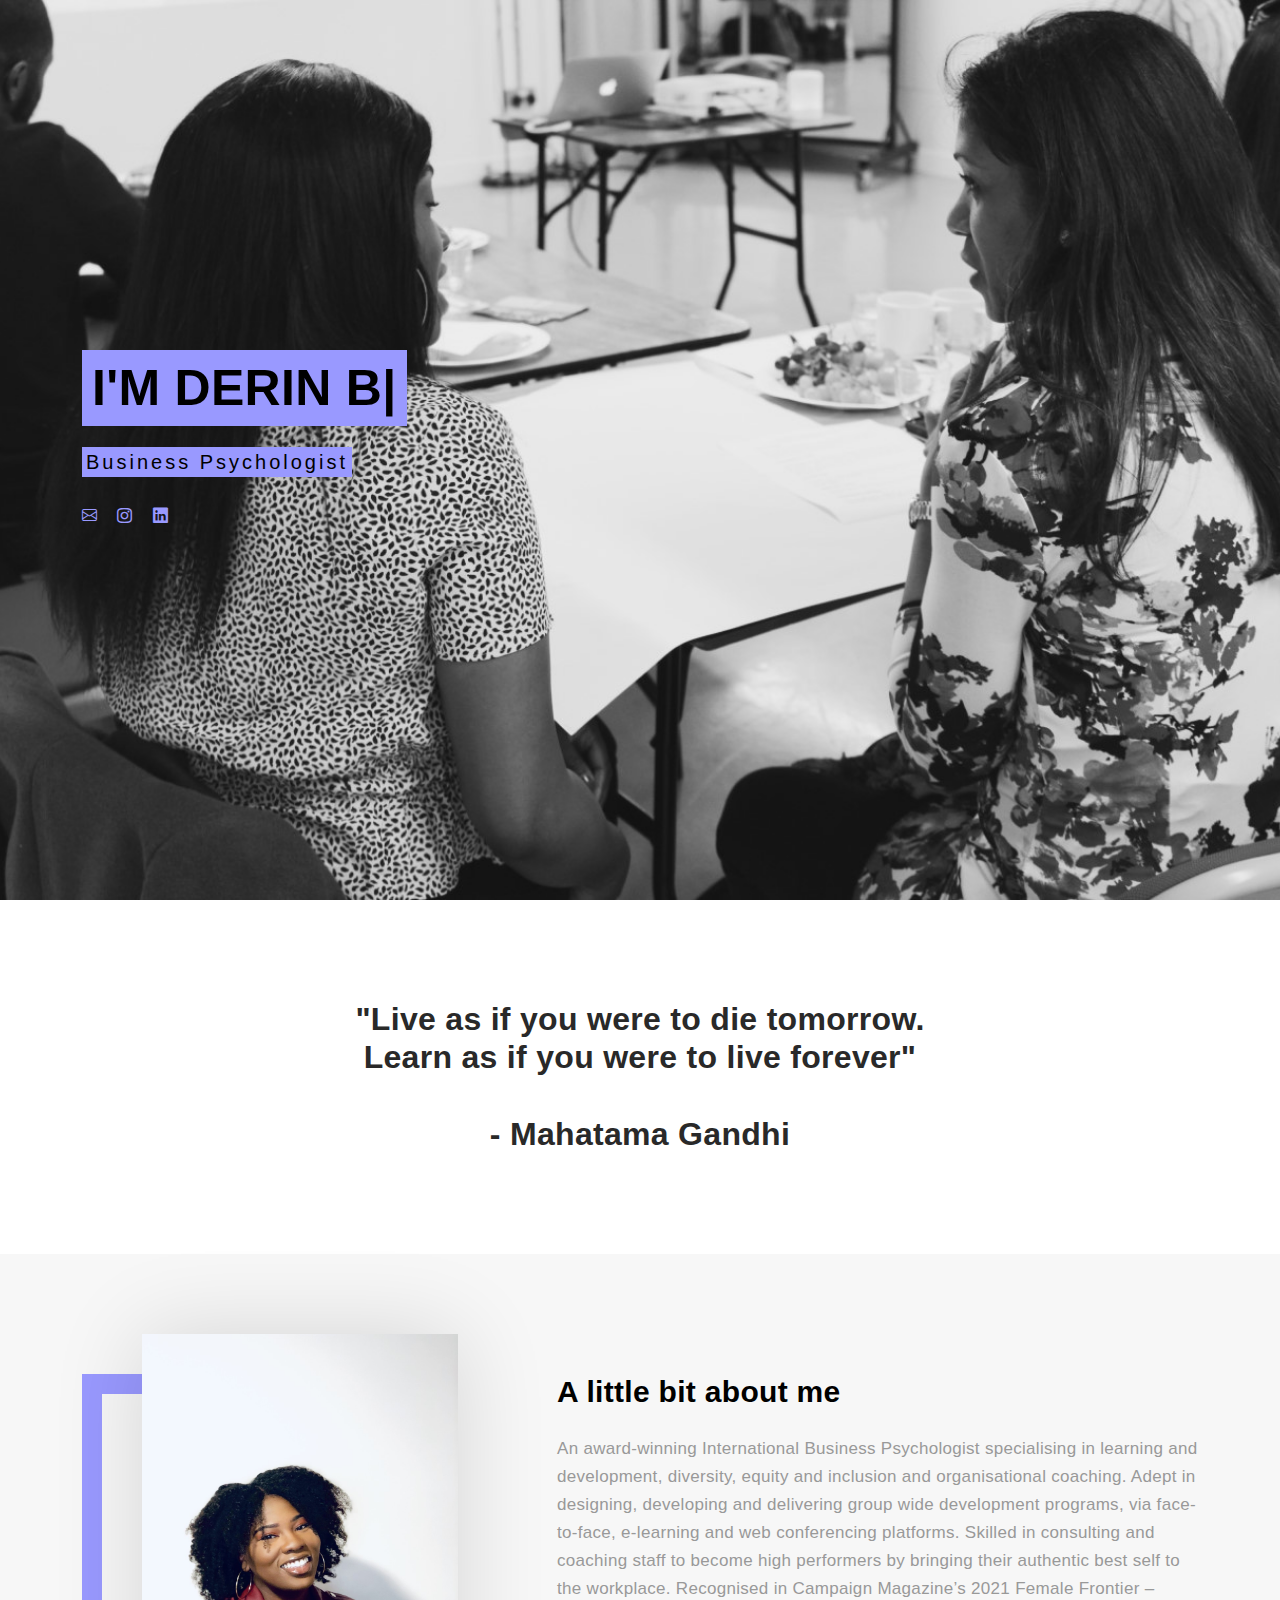
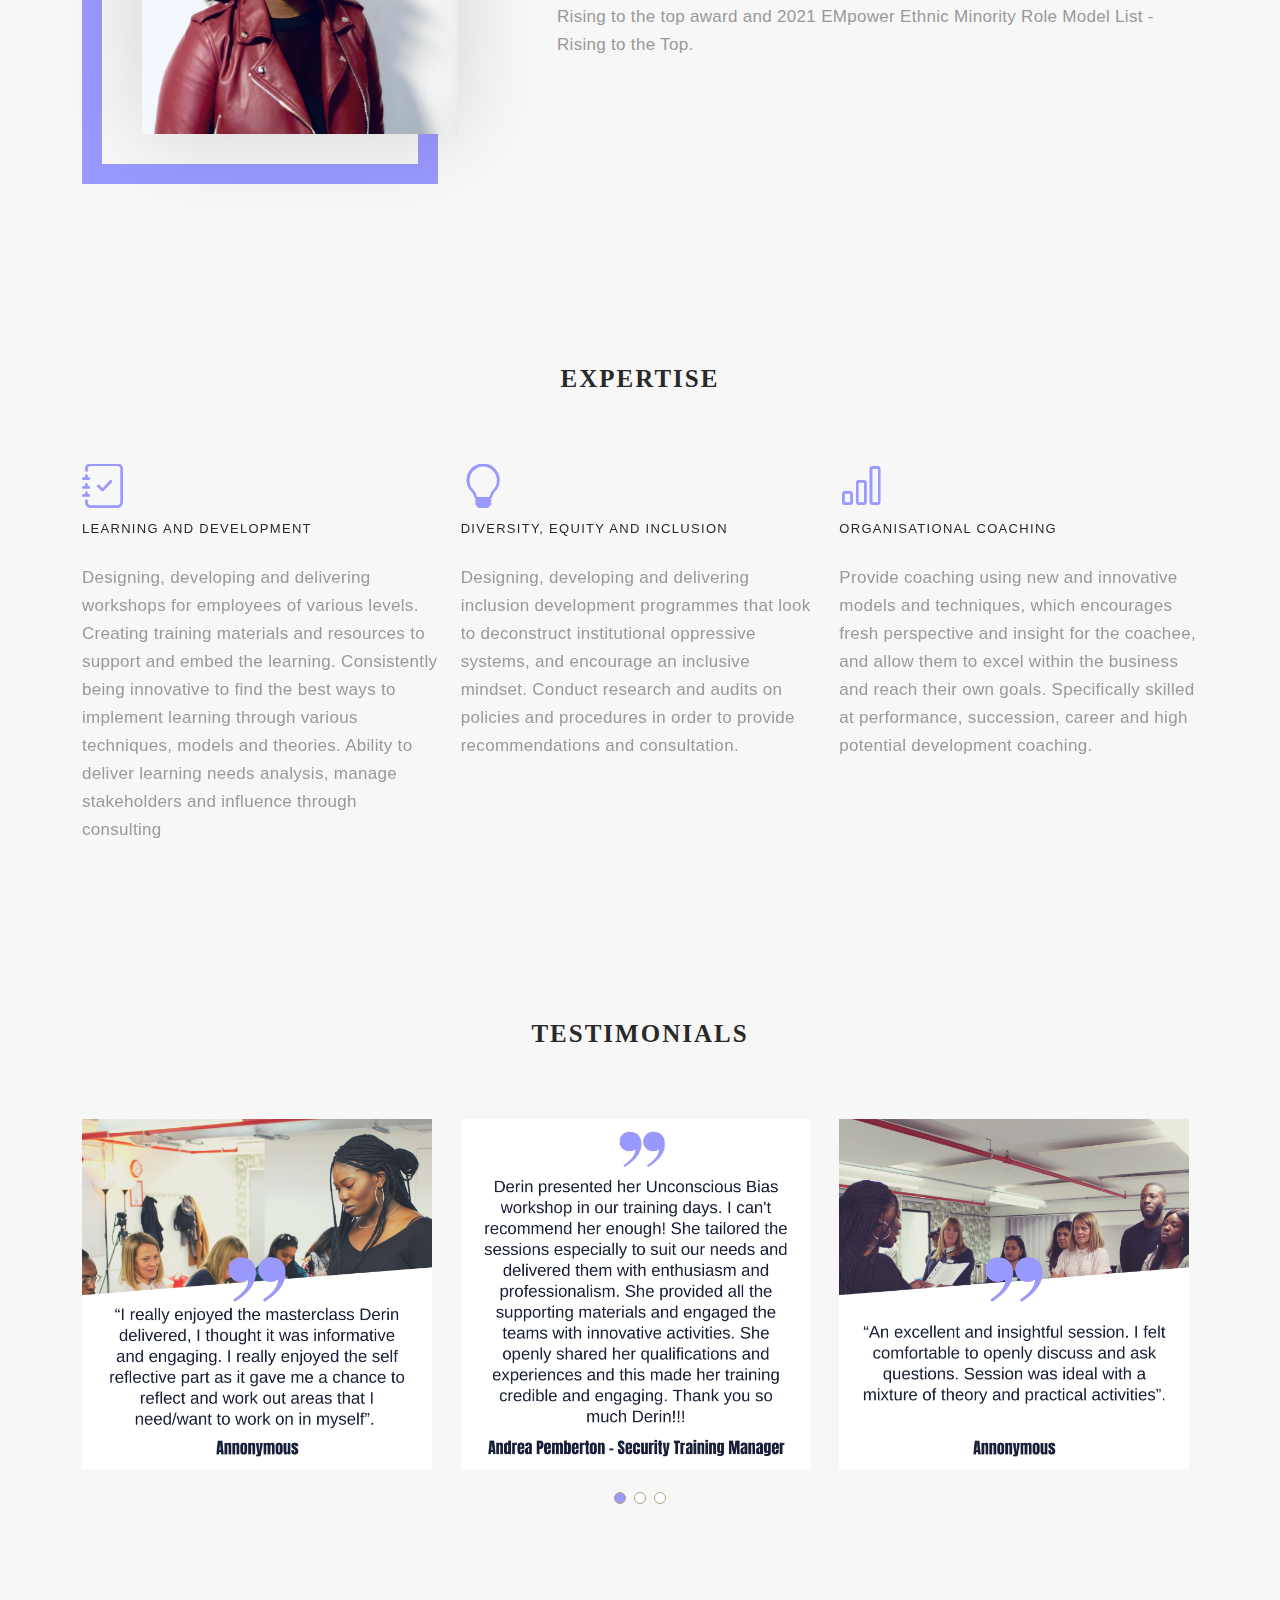
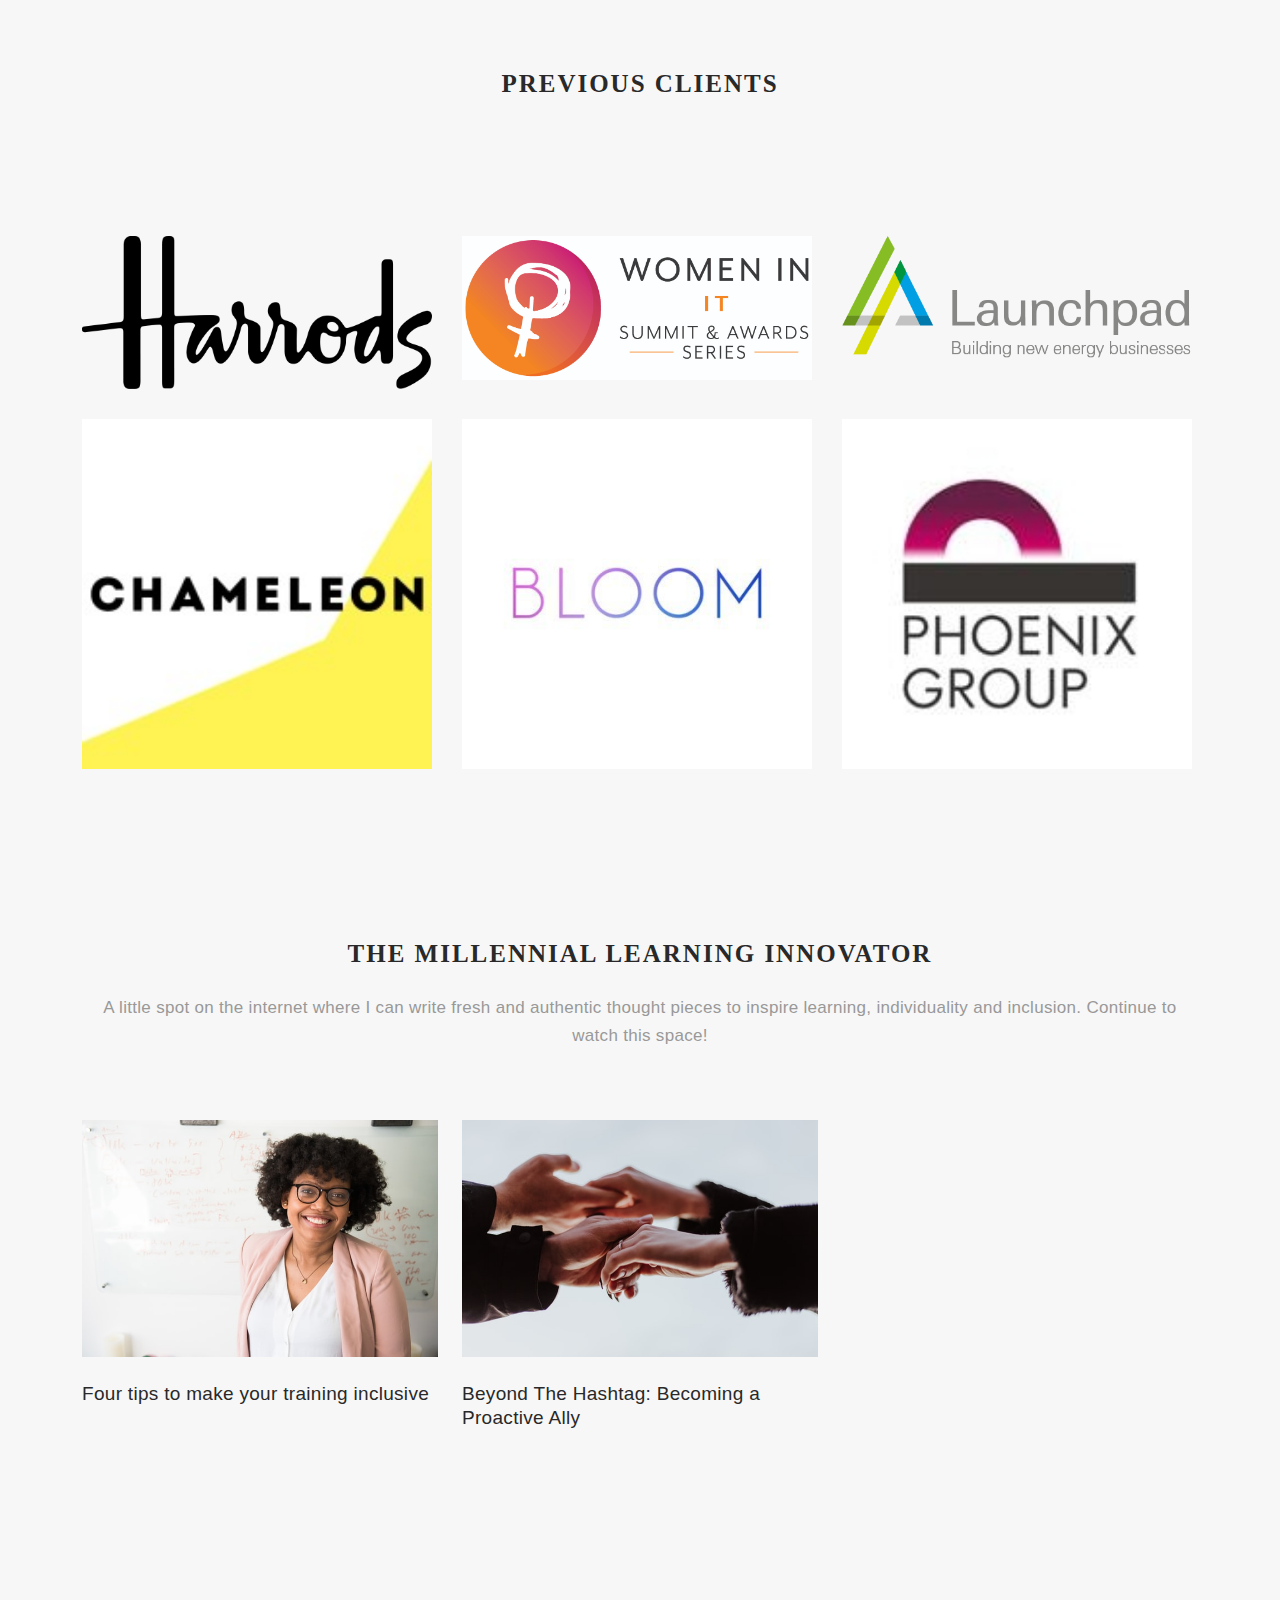
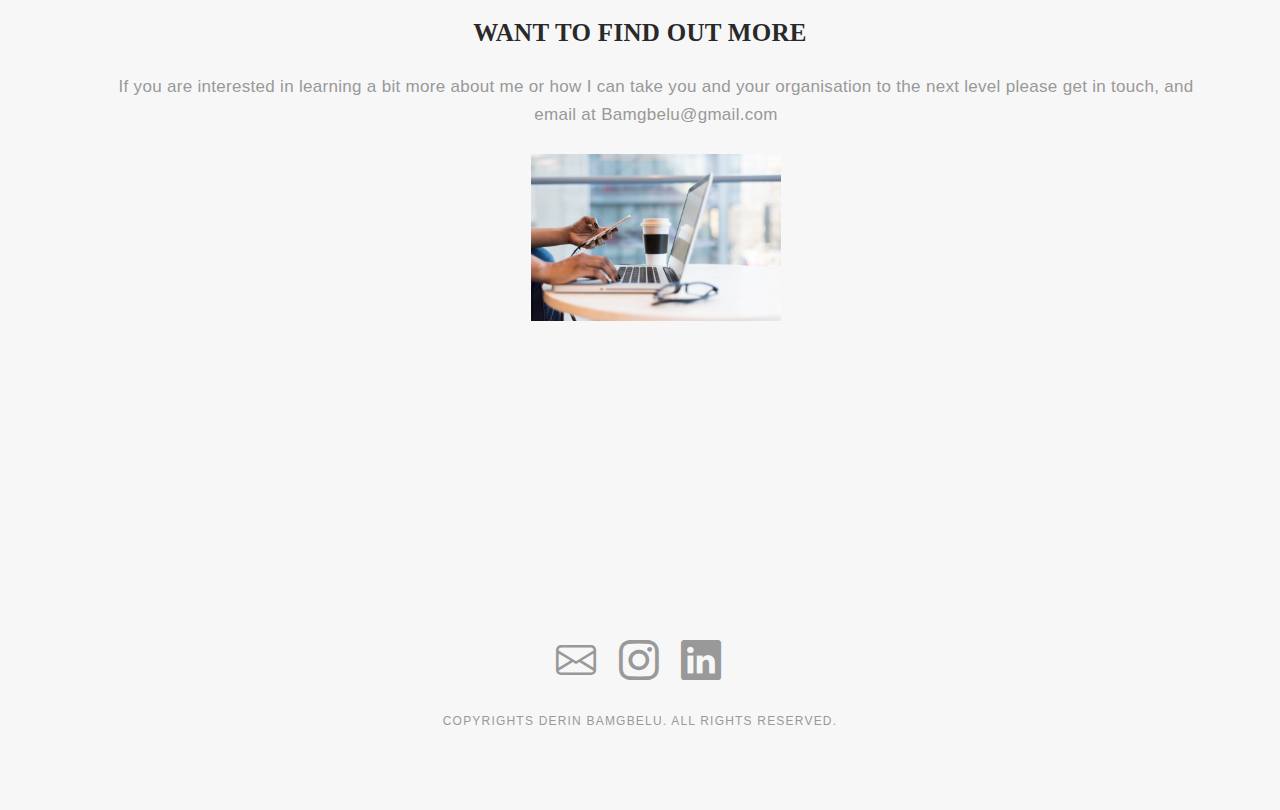
==== commit 6a4488a3: "logo width change" ====
--- a/index.html
+++ b/index.html
@@ -407,11 +407,9 @@
         <ul style="text-align: center;">
           <p><span style="font-size: 17px;">If you are interested in learning a bit more about me or how I
           can take you and your organisation to the next level please get in touch, and email at Bamgbelu@gmail.com</span></p>
-          
-         <img src="assets/img/computer-1.jpg" width="640" class="img-responsive" alt="img"> 
+         <img src="assets/img/computer-1.jpg" width="250" class="img-responsive" alt="img"> 
         </ul>
         
-
           <div class="row">
             <div class="col-lg-6">
               
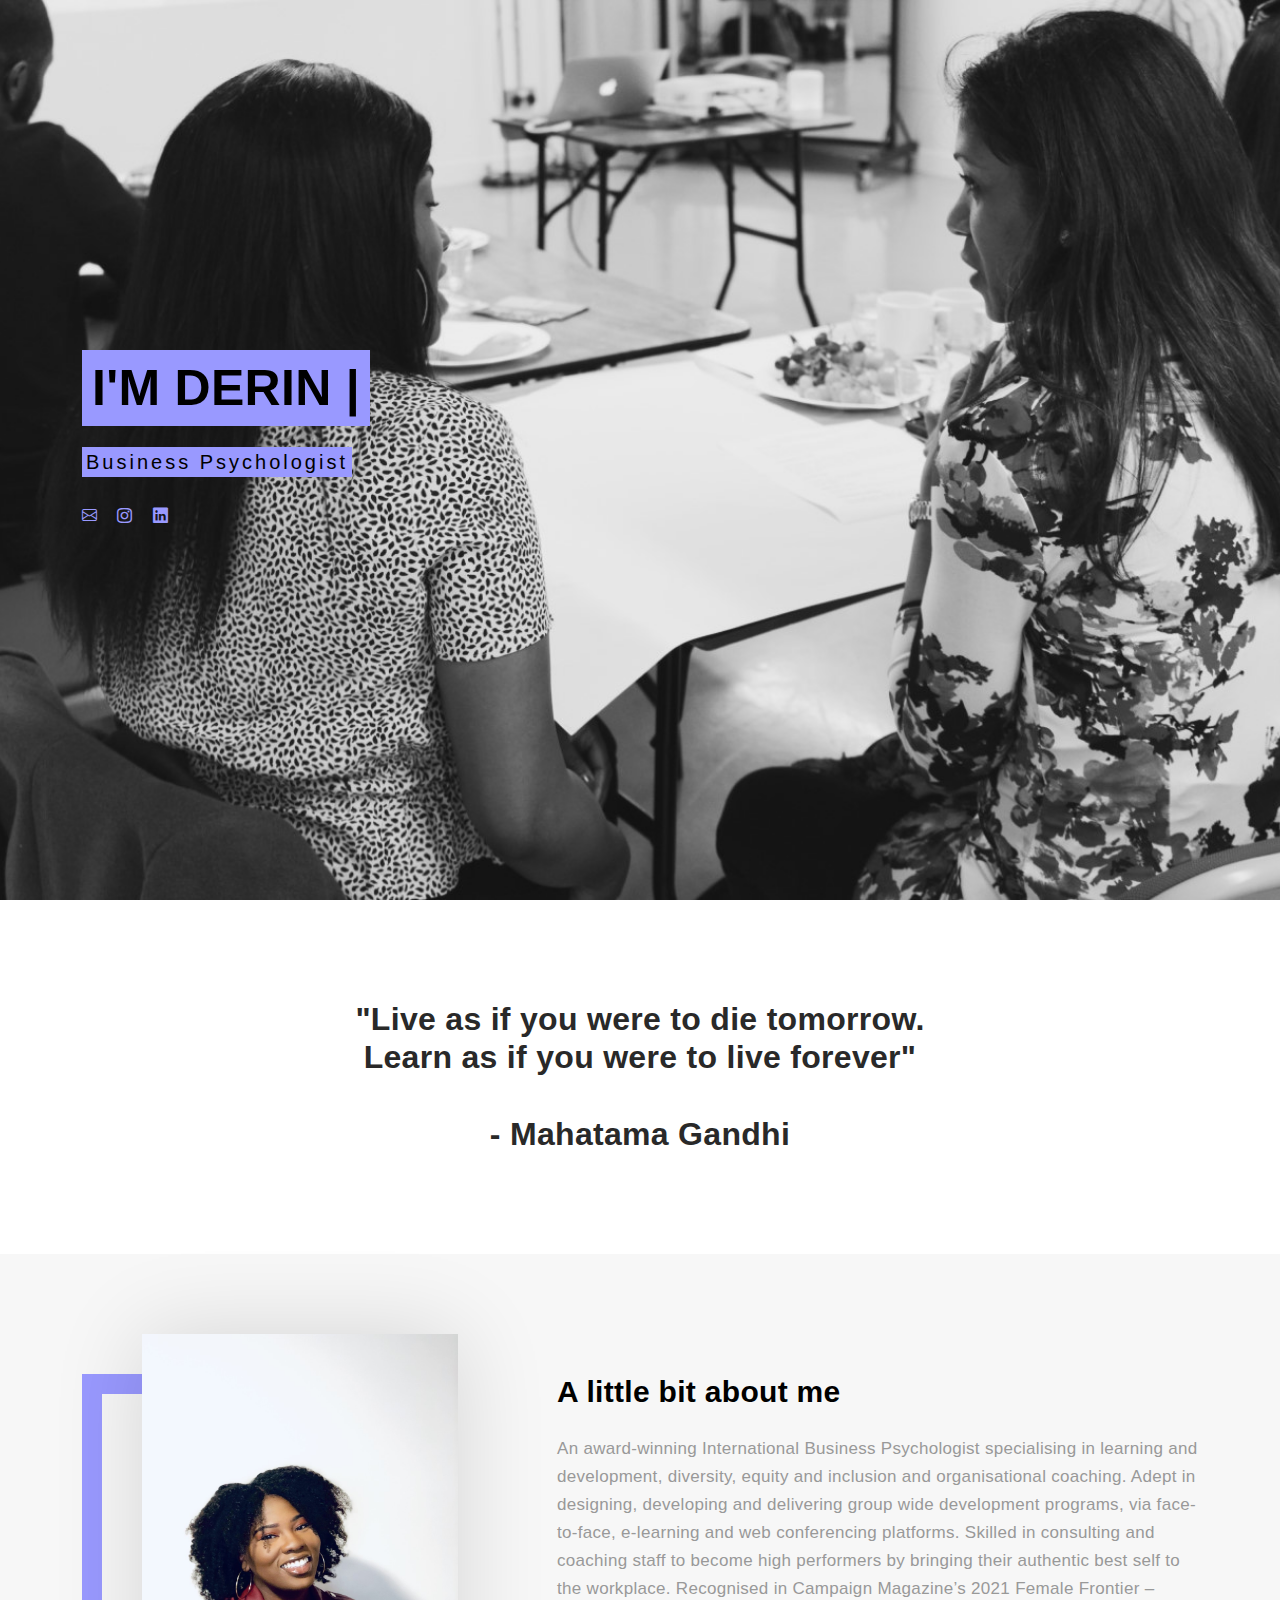
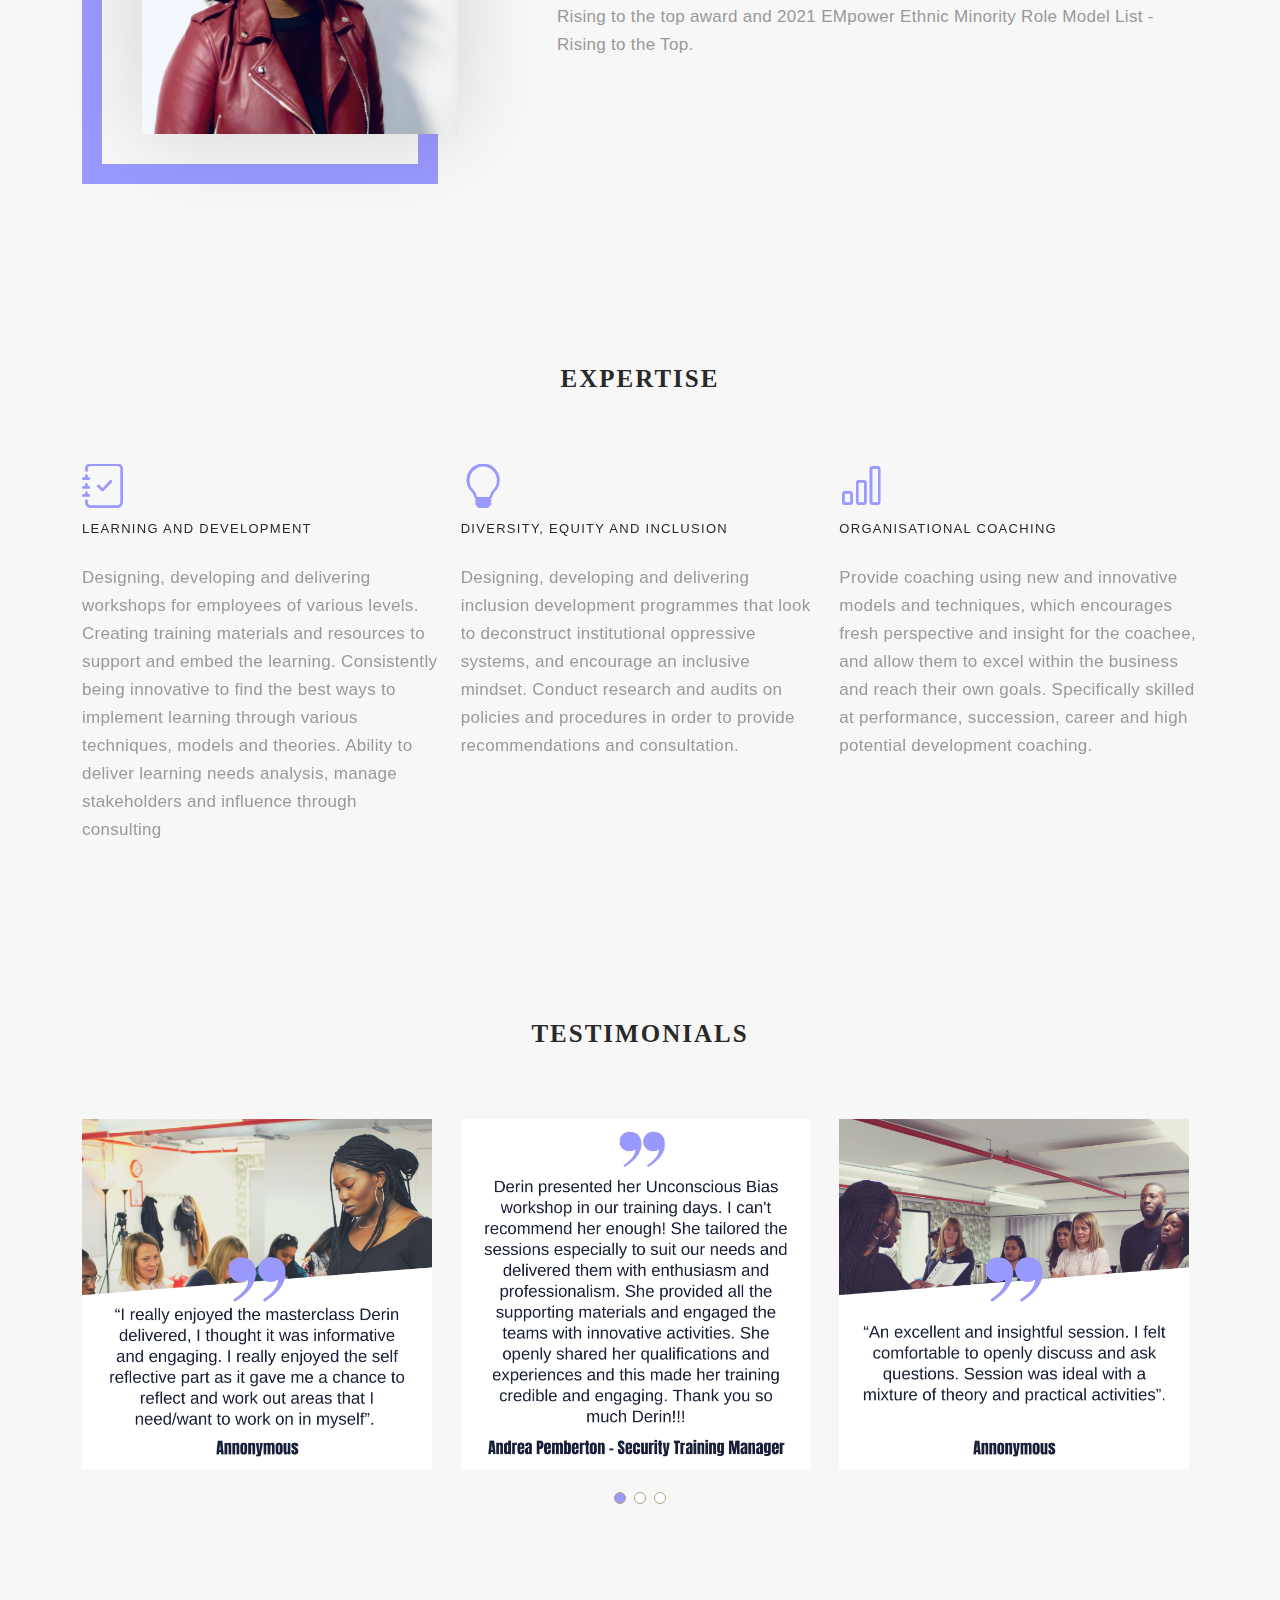
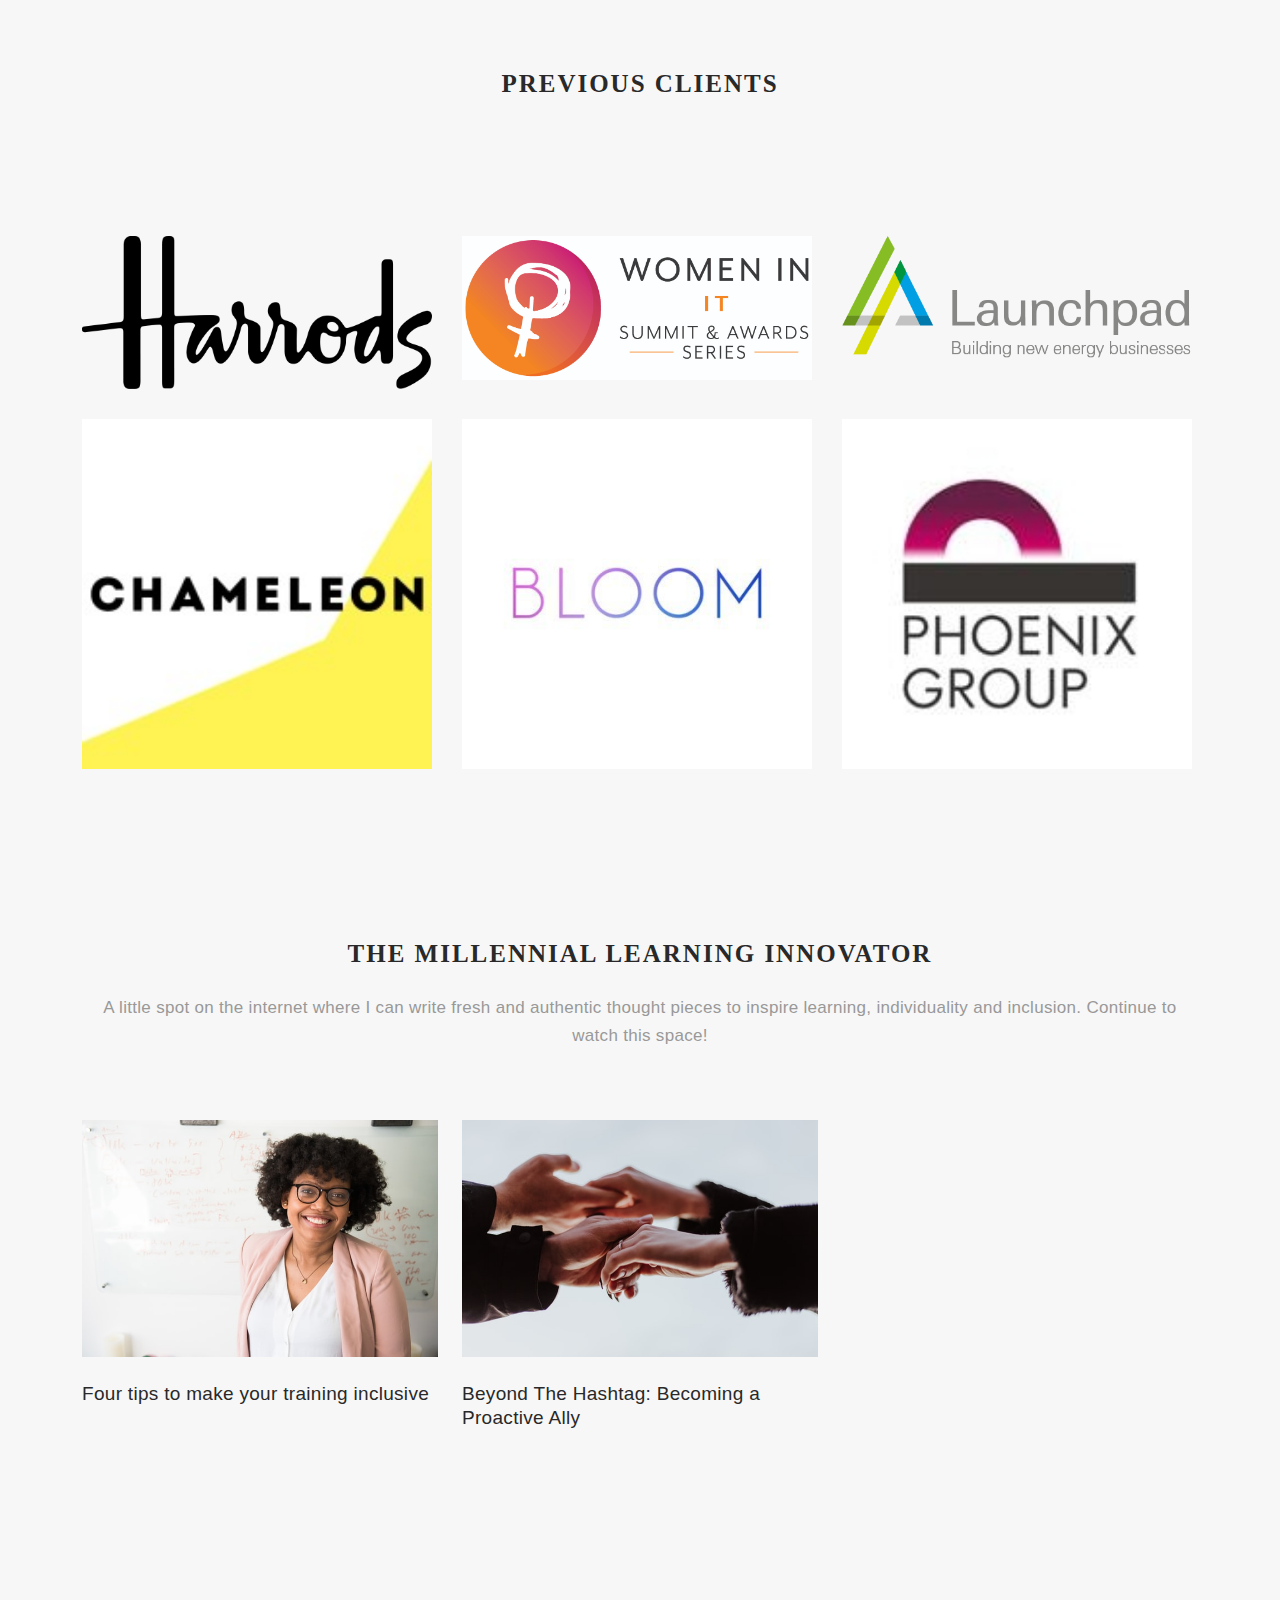
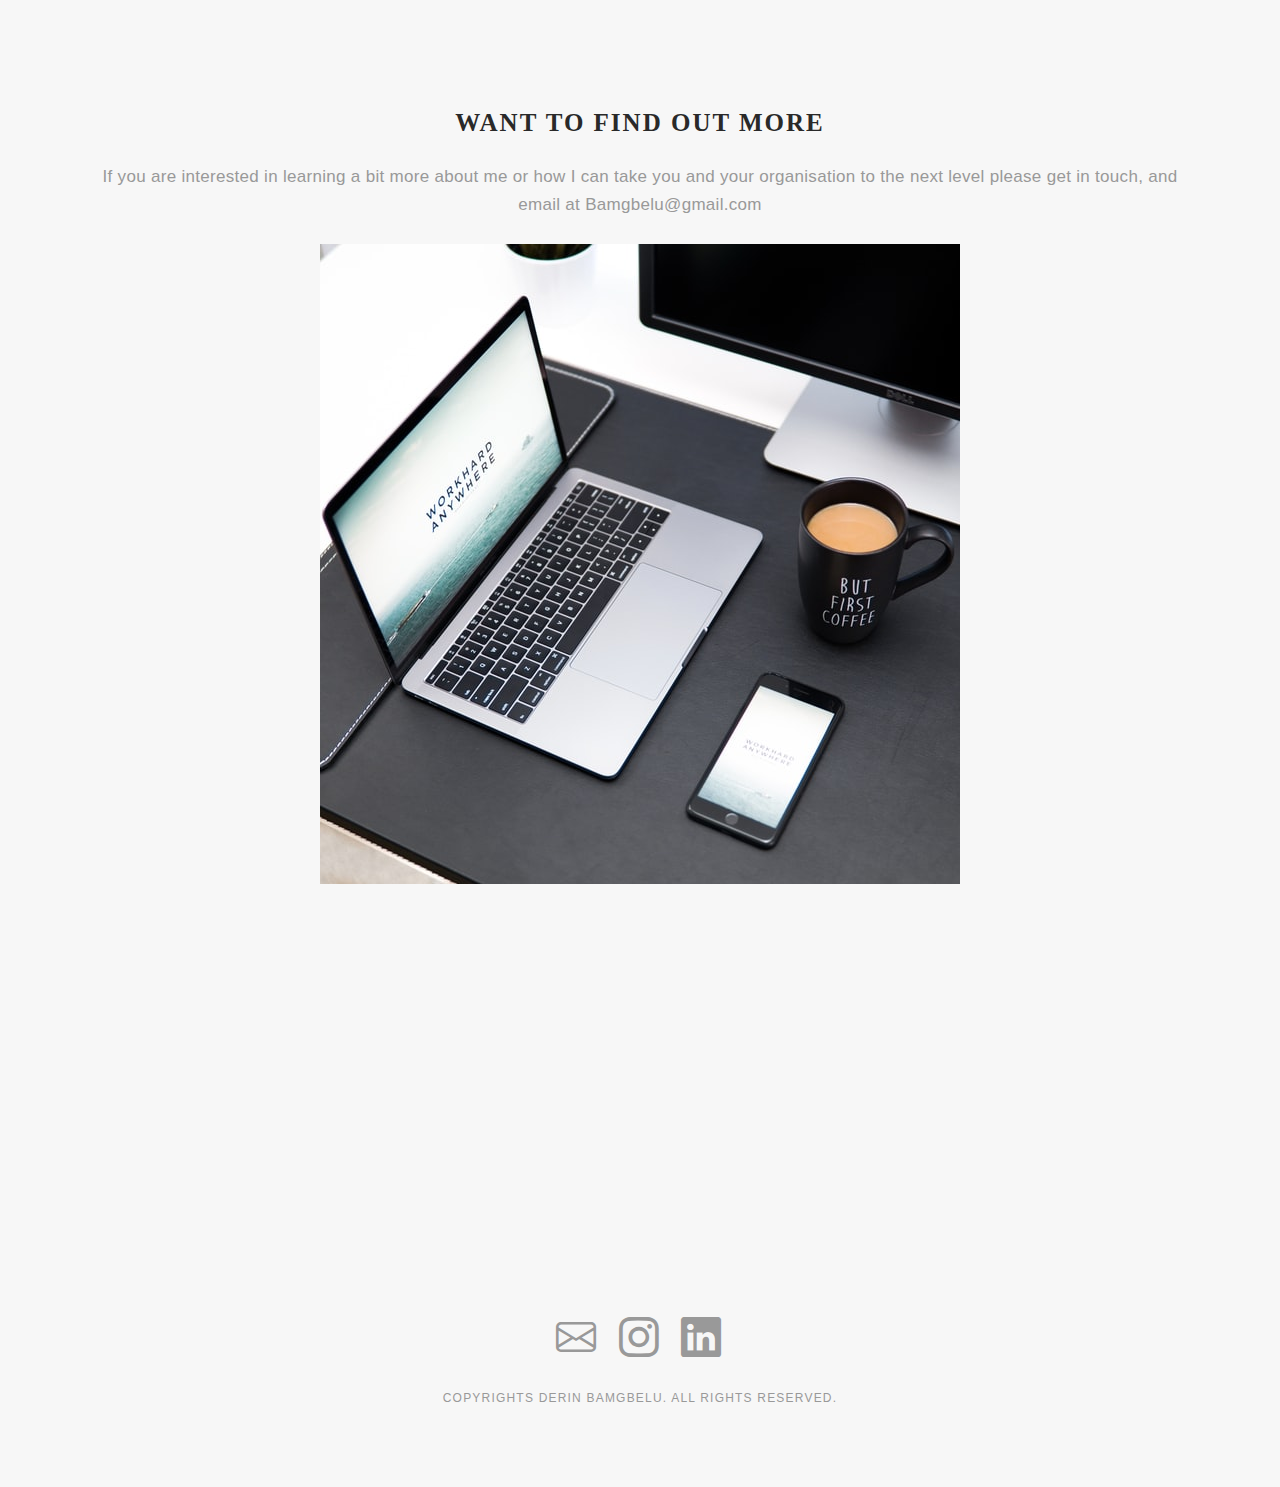
==== commit 68fa6741: "square logo" ====
--- a/index.html
+++ b/index.html
@@ -68,7 +68,7 @@
               <li><a href="#">Drop Down 2</a></li>
               <li><a href="#">Drop Down 3</a></li>
           <li><a href="#">Drop Down 4</a></li>
-            </ul>  -->
+            </ul>-->
             
           </li>
           
@@ -400,7 +400,17 @@
     <!-- ======= Contact Section ======= -->
   
       <div id="contact" class="paddsection">
-        <h2  style="text-align:center; font-family: arial black; font-size: 25px;">WANT TO FIND OUT MORE</h2>
+        <div id="journal" class="text-left paddsection">
+
+          <div class="container">
+            <div class="section-title text-center">
+              <h2 style="font-family:Arial black;">WANT TO FIND OUT MORE</h2>
+              <p style="font-size: 17px;">If you are interested in learning a bit more about me or how I
+              can take you and your organisation to the next level please get in touch, and email at Bamgbelu@gmail.com </p>
+              <img src="assets/img/computer-1.jpg" width="640" class="img-responsive" alt="img"> 
+            </div>
+          </div>
+        <!-- <h2  style="text-align:center; font-family: arial black; font-size: 25px;">WANT TO FIND OUT MORE</h2>
       <div class="container">
         <div class="contact-contact"></div>
         <div class="contact-block1"></div>
@@ -408,7 +418,7 @@
           <p><span style="font-size: 17px;">If you are interested in learning a bit more about me or how I
           can take you and your organisation to the next level please get in touch, and email at Bamgbelu@gmail.com</span></p>
          <img src="assets/img/computer-1.jpg" width="250" class="img-responsive" alt="img"> 
-        </ul>
+        </ul> -->
         
           <div class="row">
             <div class="col-lg-6">
